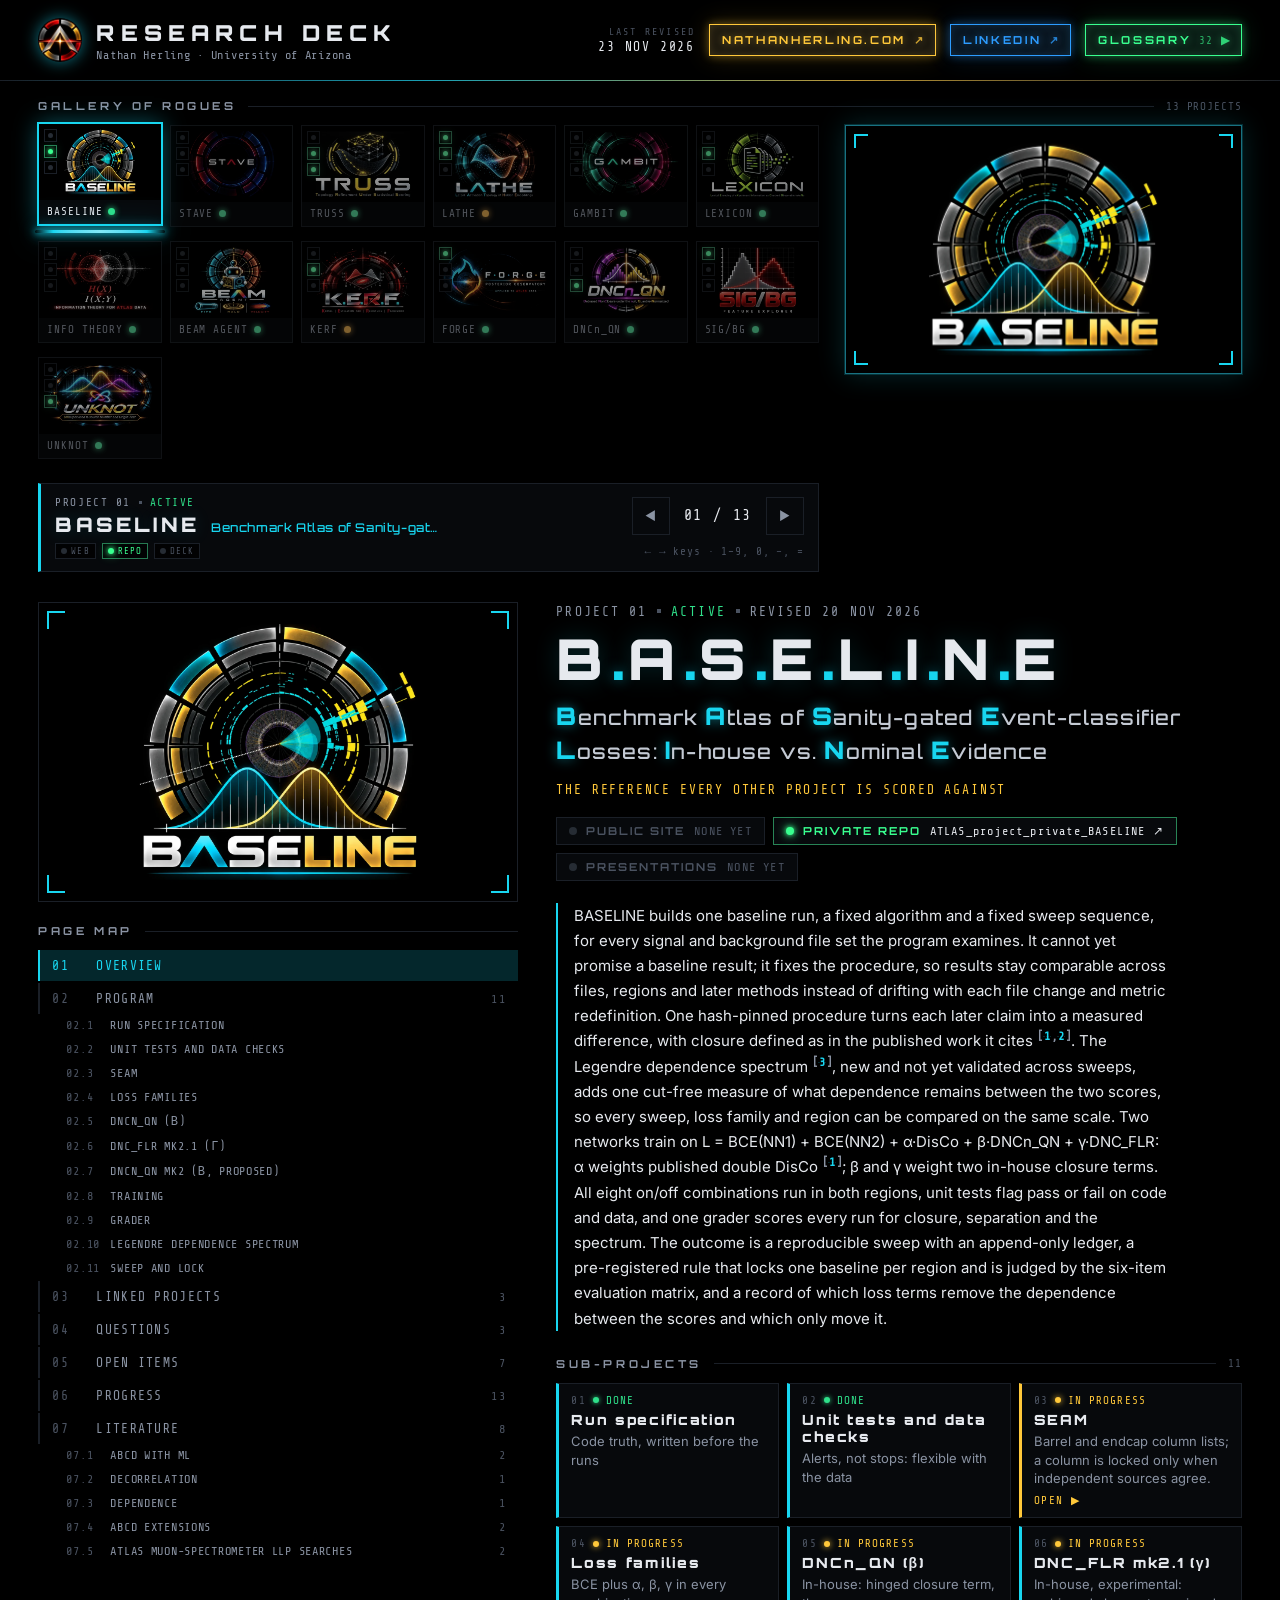
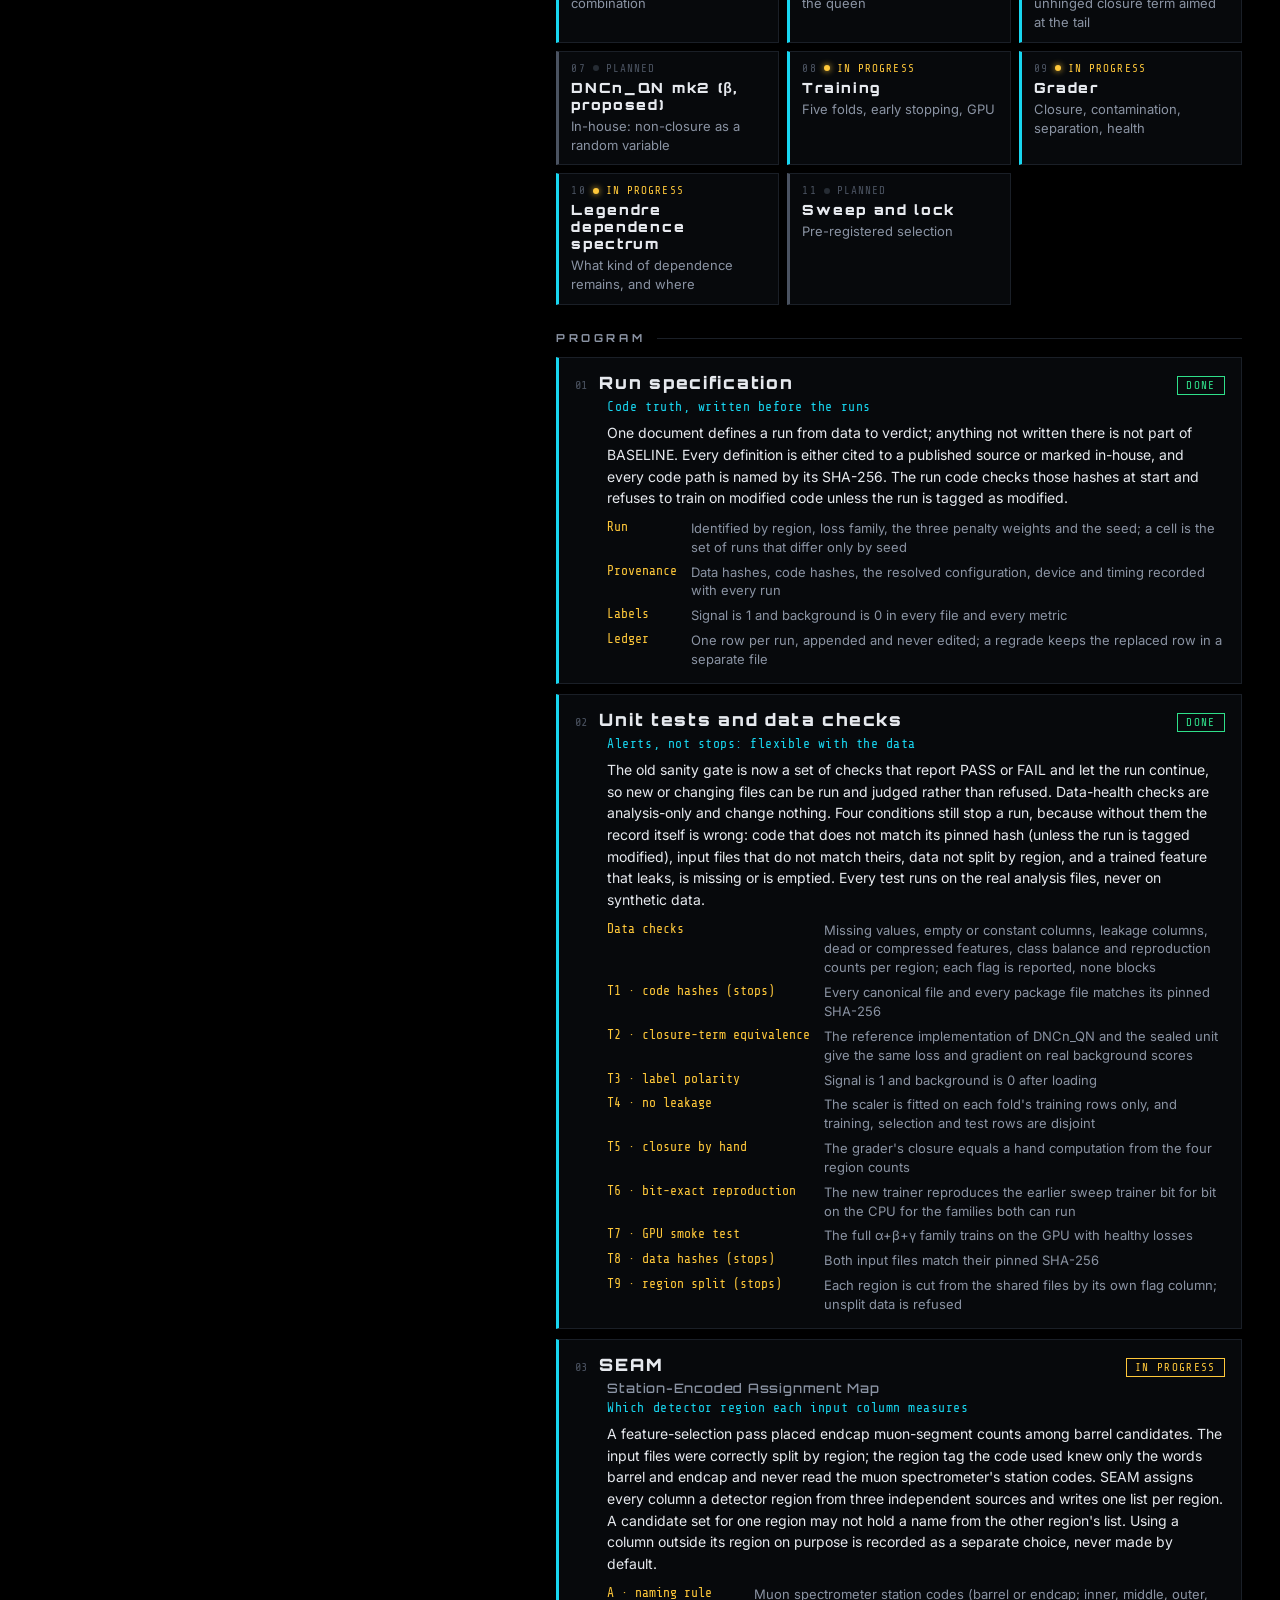
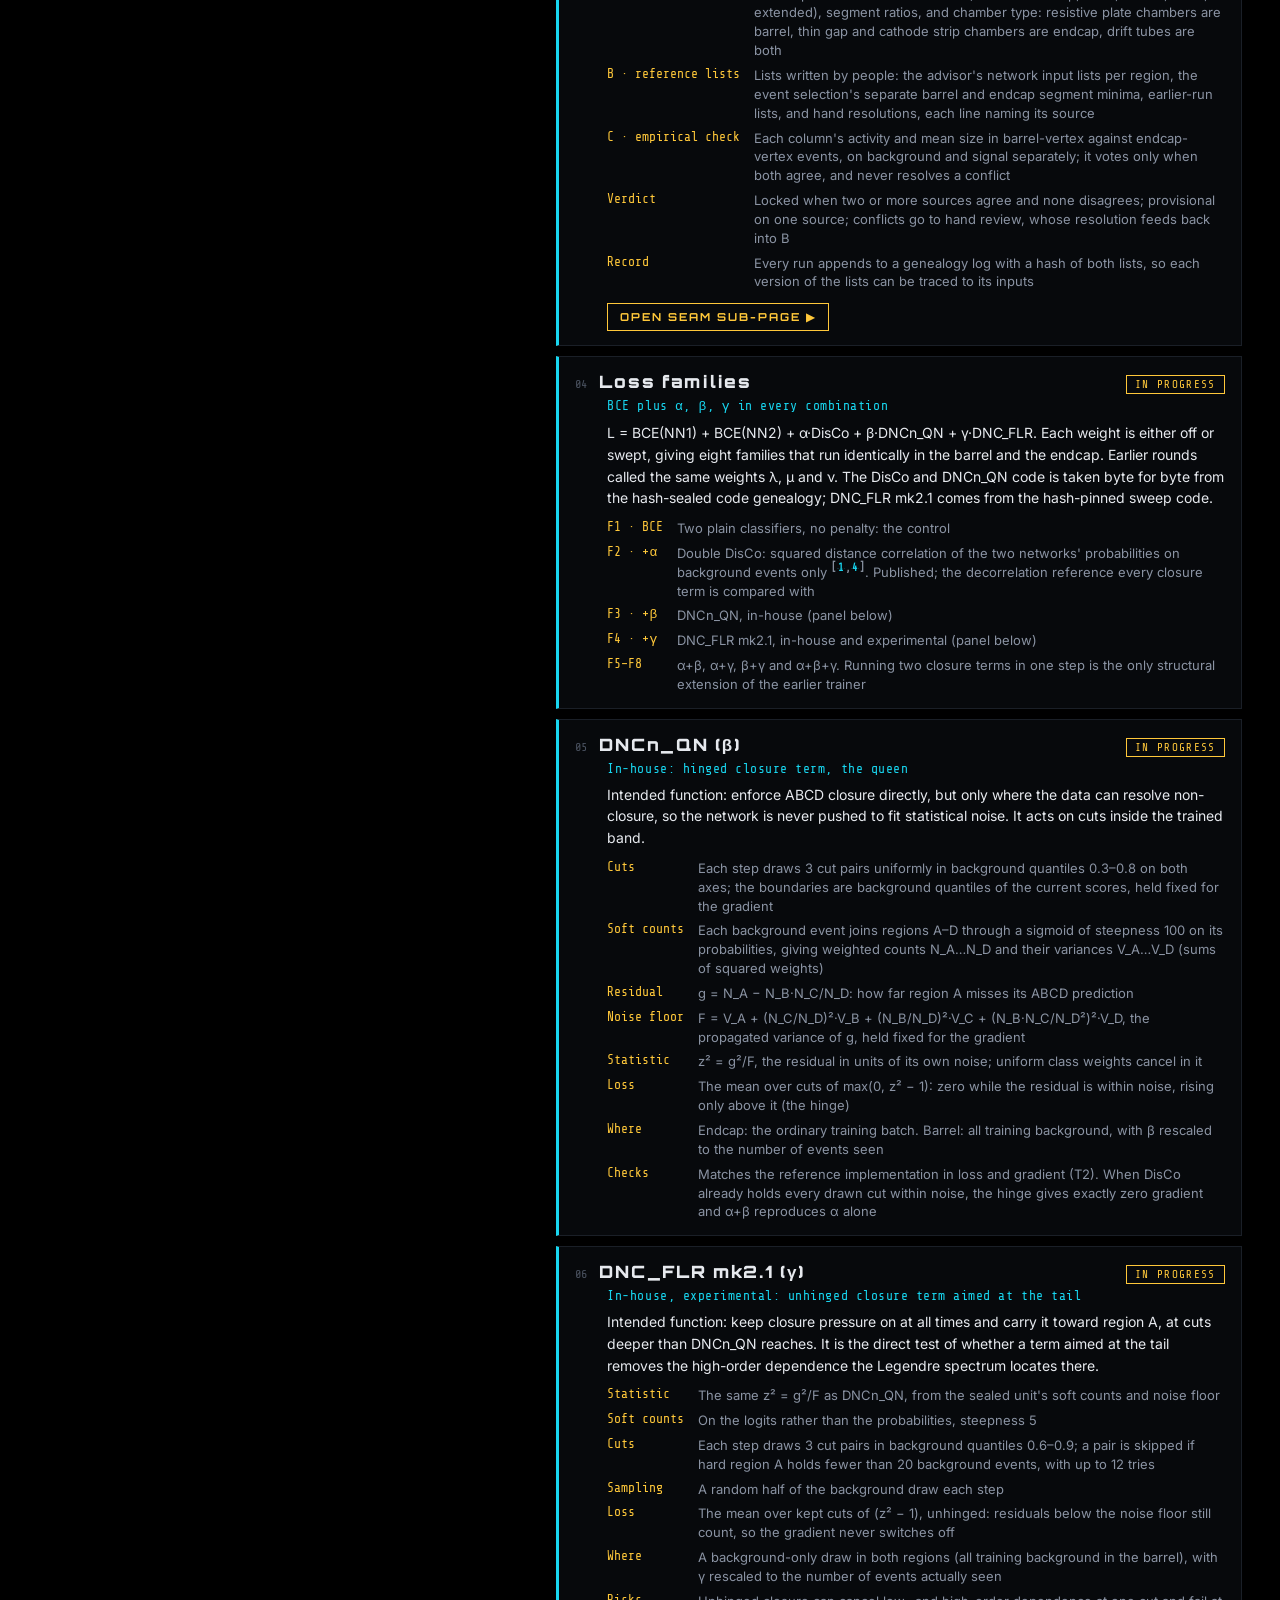
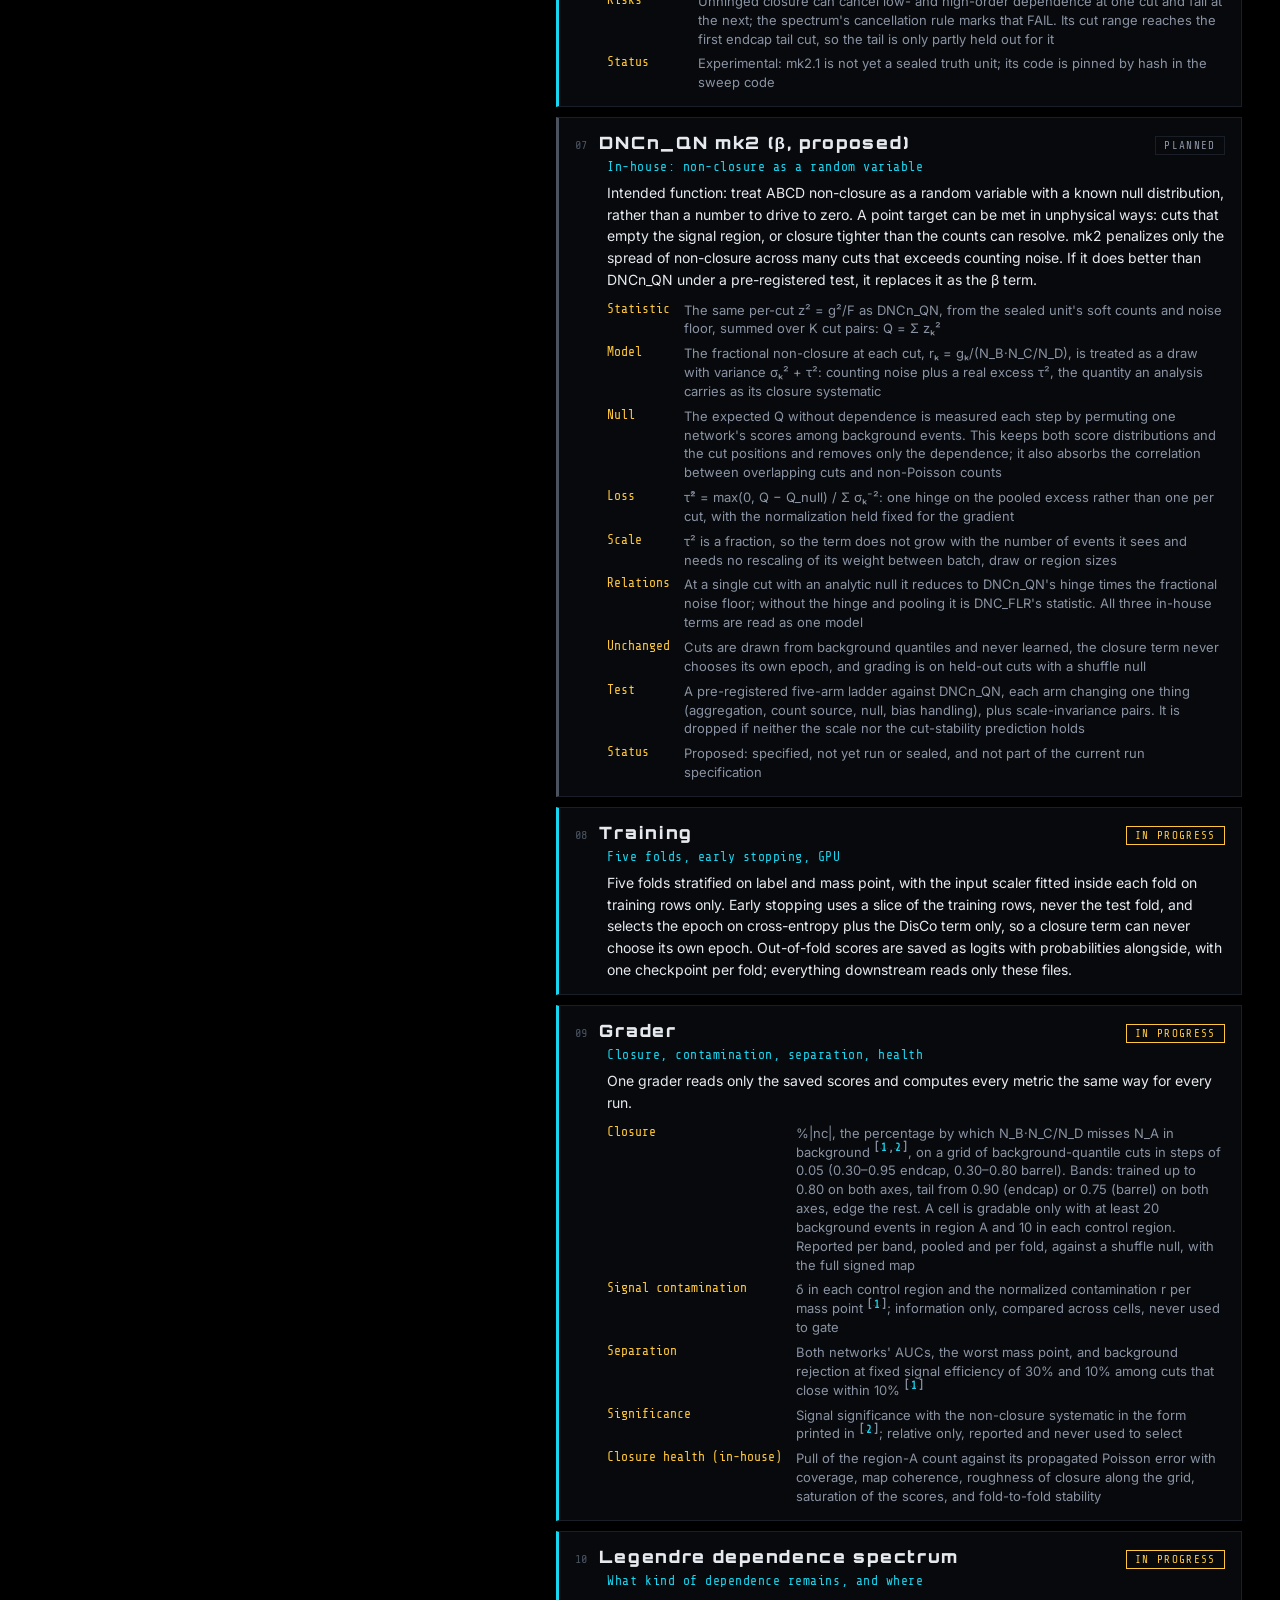
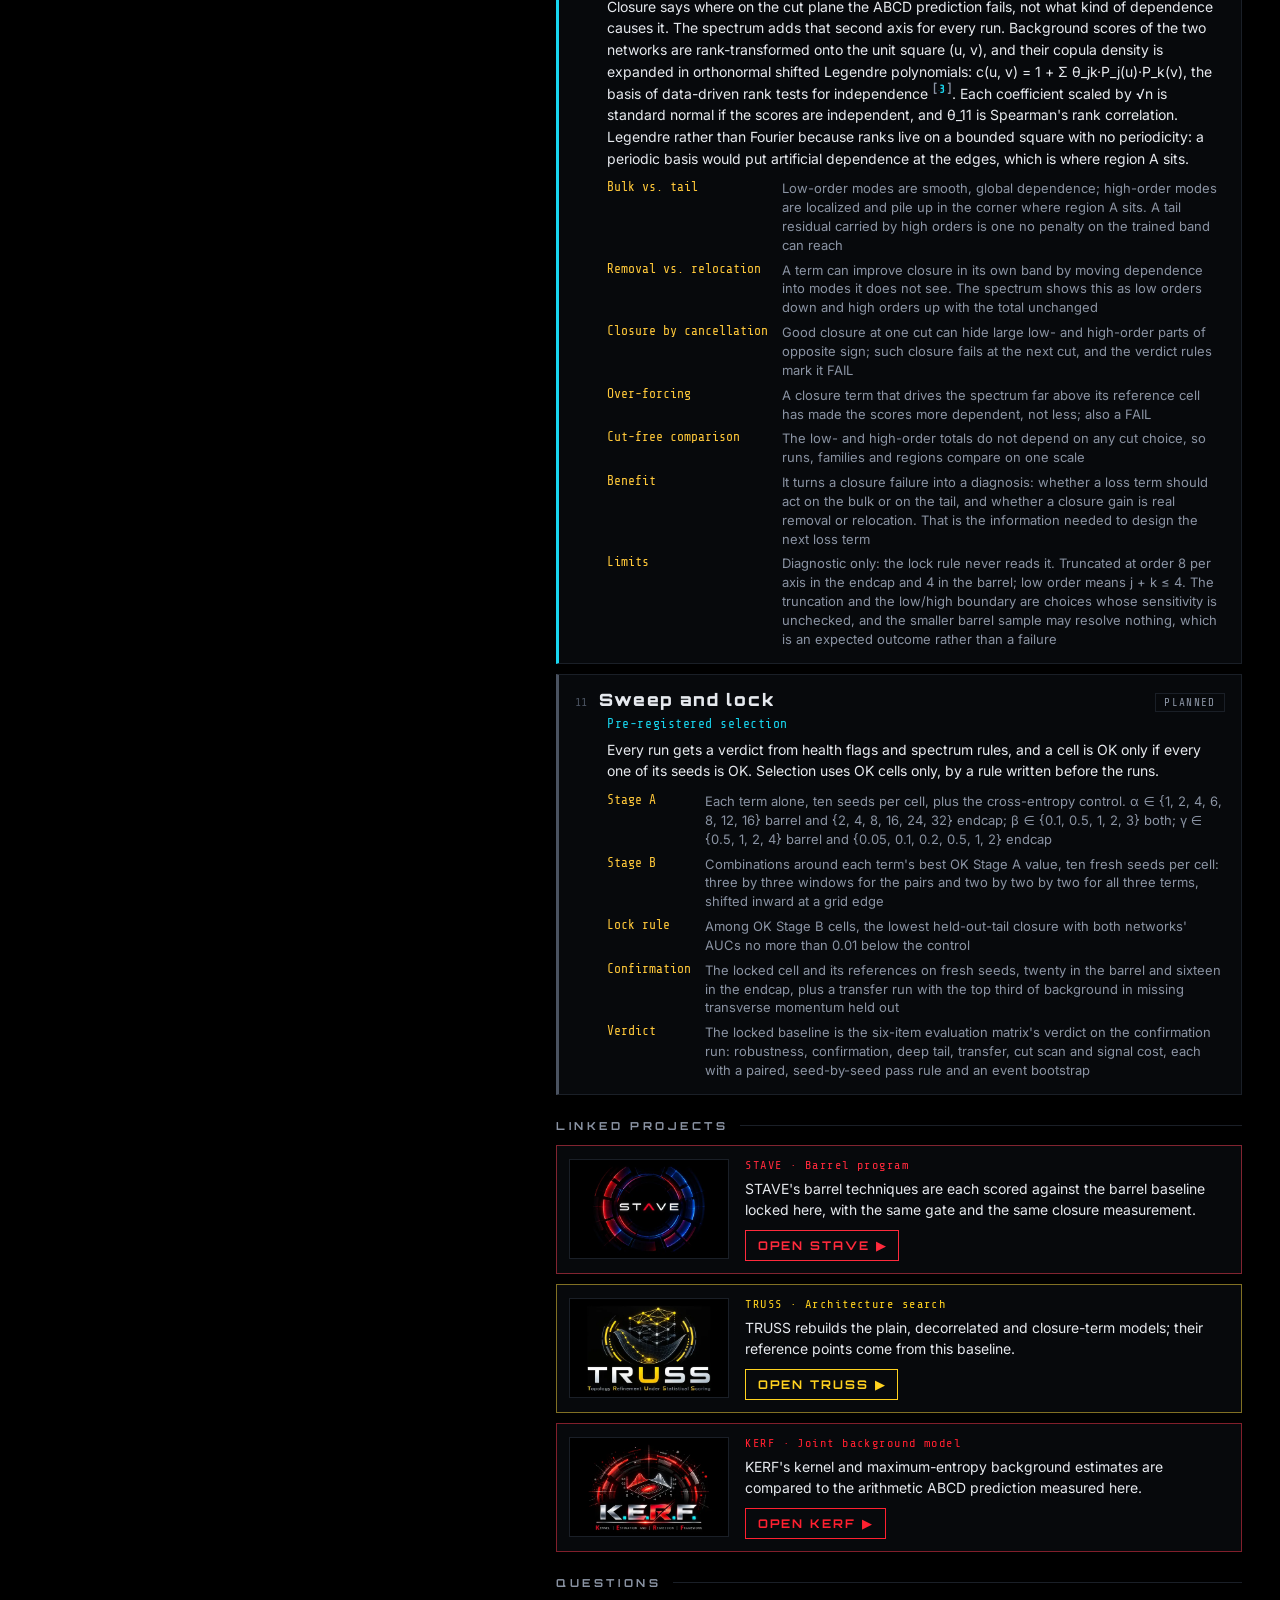
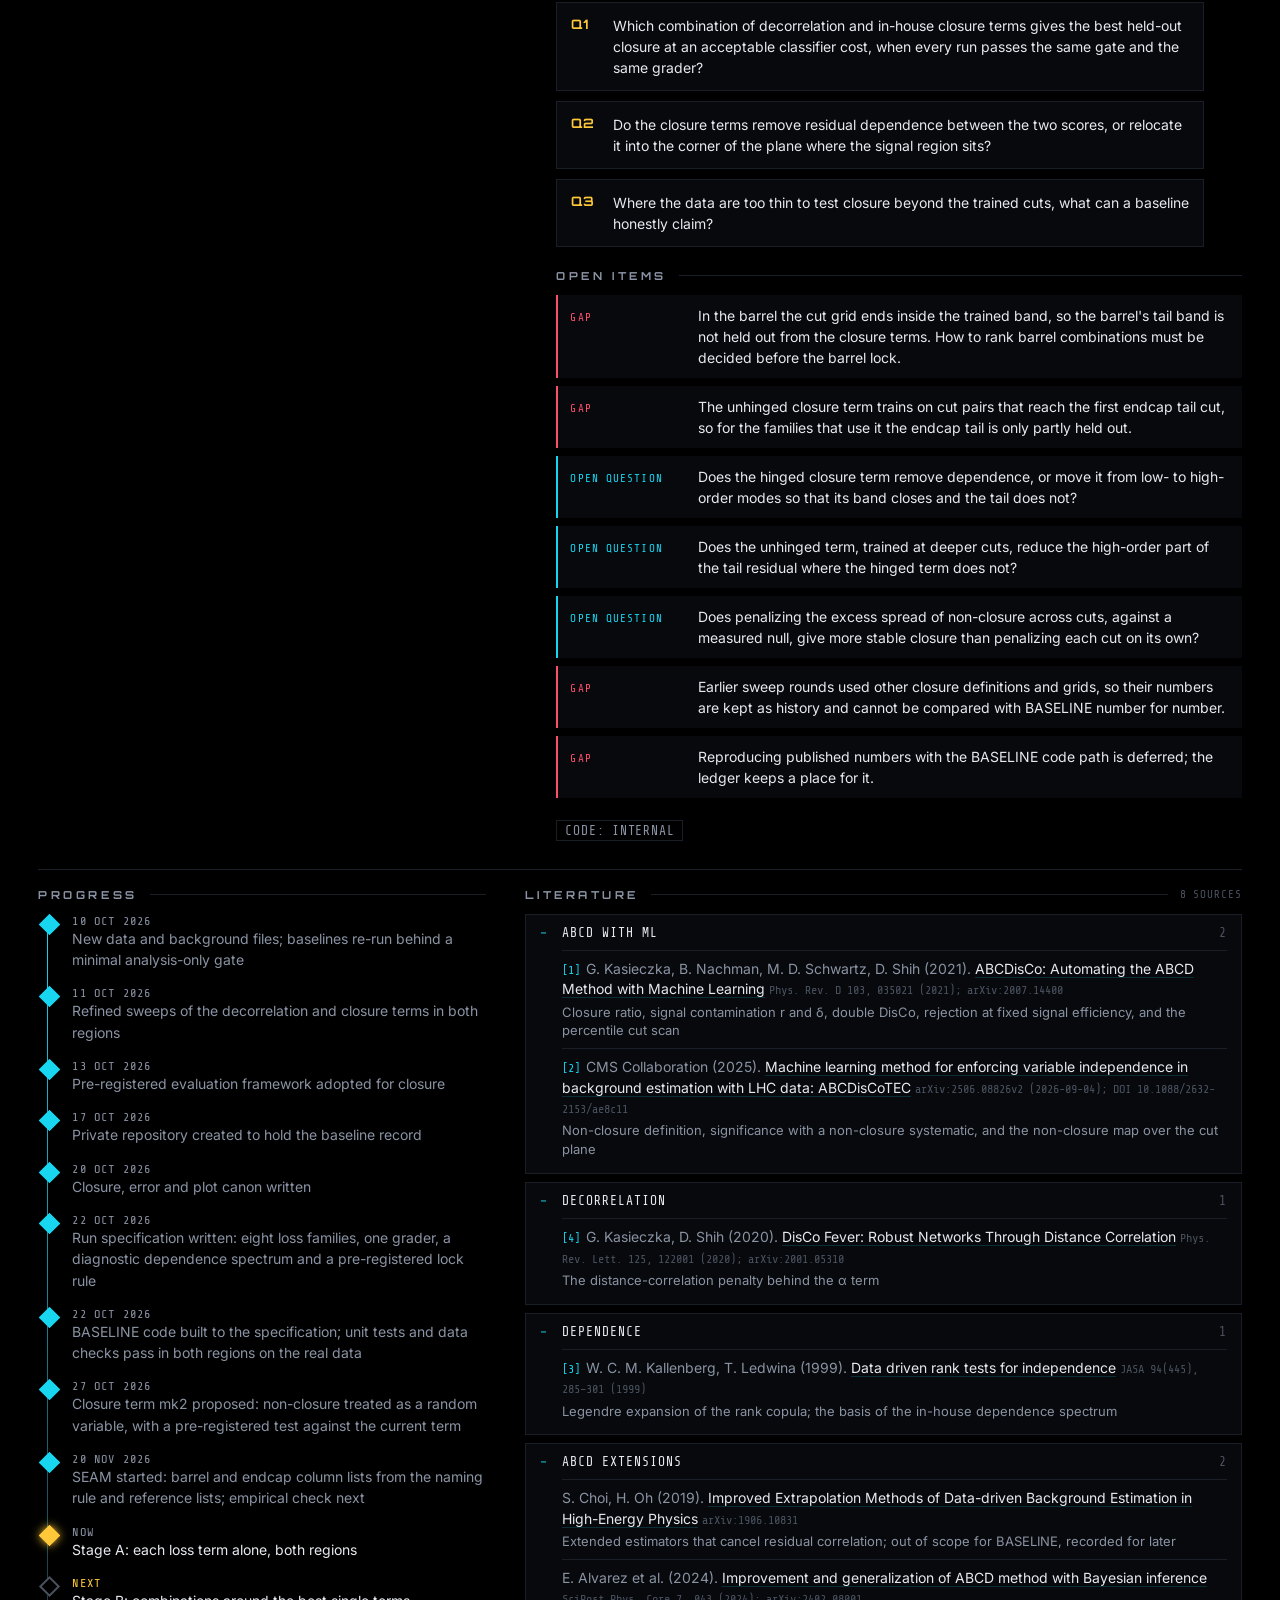
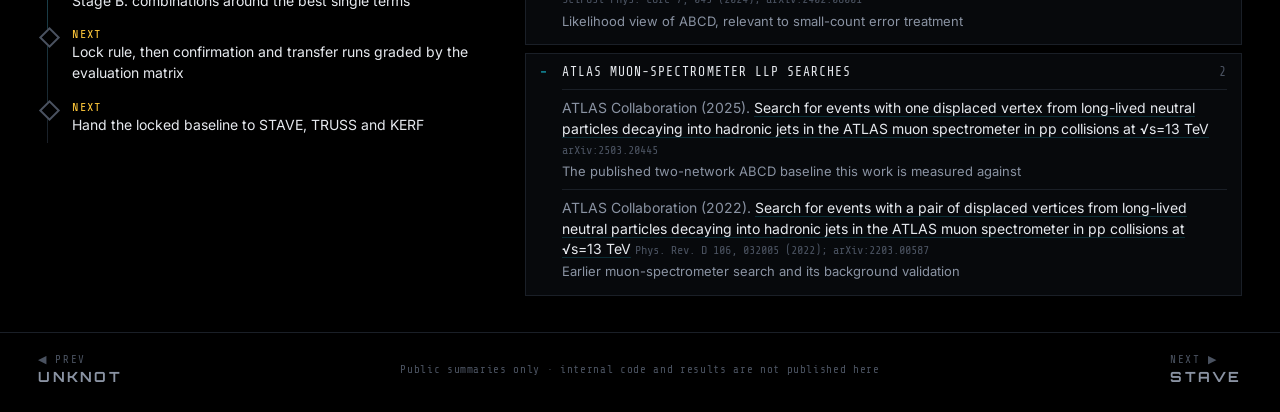
==== index.html @ f6a68598 "INFO THEORY: Ch 1-4 sub-pages (both sides); optional sub_label (CHAPTER)" ====
<!doctype html>
<html lang="en">
<head>
<meta charset="utf-8">
<meta name="viewport" content="width=device-width, initial-scale=1">
<title>Research Deck</title>
<meta name="description" content="Research projects in machine learning for particle-physics data: methods, goals, and the questions each project is built to answer.">
<meta name="theme-color" content="#000000">
<link rel="icon" href="favicon.ico" sizes="any">
<link rel="icon" type="image/png" sizes="32x32" href="assets/icons/favicon-32.png">
<link rel="icon" type="image/png" sizes="16x16" href="assets/icons/favicon-16.png">
<link rel="apple-touch-icon" href="assets/icons/apple-touch-icon.png">
<link rel="manifest" href="site.webmanifest">
<meta property="og:image" content="assets/icons/icon-512.png">
<link rel="preconnect" href="https://fonts.googleapis.com">
<link rel="preconnect" href="https://fonts.gstatic.com" crossorigin>
<link href="https://fonts.googleapis.com/css2?family=Orbitron:wght@500;700;900&family=Share+Tech+Mono&family=Inter:wght@400;500&display=swap" rel="stylesheet">
<link rel="stylesheet" href="assets/vendor/katex/katex.min.css">
<link rel="stylesheet" href="assets/css/deck.css?v=63ca2fe339">
</head>
<body>
<div class="grid-bg" aria-hidden="true"></div>

<header class="top">
  <div class="brand">
    <img class="brand-mark" src="assets/icons/mark-96.png" alt="" width="44" height="44">
    <div>
      <h1>RESEARCH&nbsp;DECK</h1>
      <p class="byline">Nathan Herling &middot; University of Arizona</p>
    </div>
  </div>
  <div class="top-right">
    <p class="revised" id="site-revised-wrap" hidden title="Newest revision date of any project page or the glossary"><span class="rv-k">LAST REVISED</span><span class="rv-v" id="site-revised"></span></p>
    <a class="gloss-link ext-link ext-site" href="https://nathanherling.com/" target="_blank" rel="noopener" title="Personal website (opens in a new tab)"><span>NATHANHERLING.COM</span><span aria-hidden="true">&#8599;</span></a>
    <a class="gloss-link ext-link ext-in" href="https://www.linkedin.com/in/nathan-herling/" target="_blank" rel="noopener" title="LinkedIn profile (opens in a new tab)"><span>LINKEDIN</span><span aria-hidden="true">&#8599;</span></a>
    <a class="gloss-link ext-link ext-gl" href="glossary.html" title="Extended definitions of the terms used across the projects"><span>GLOSSARY</span><span class="gl-n" id="gloss-count"></span><span aria-hidden="true">&#9654;</span></a>
  </div>
</header>

<nav class="home-bar" id="home-bar" aria-label="Sub-project navigation" hidden>
  <a class="home-btn" id="home-btn" href="#"><span class="hb-arrow" aria-hidden="true">&#9664;</span><span>HOME</span></a>
  <p class="crumb"><span class="cr-proj" id="cr-proj"></span><span class="cr-sep" aria-hidden="true">|</span><span class="cr-sub" id="cr-sub"></span></p>
</nav>

<section class="rogues" aria-label="Gallery of Rogues">
  <div class="section-label"><span>GALLERY OF ROGUES</span><span class="rule"></span><span class="count" id="rogue-count"></span></div>
  <div class="rogue-deck">
    <div class="rogue-grid" id="strip" role="list"></div>

    <button class="f-shot" id="f-shot" type="button" aria-label="Jump to the project page">
      <span class="corner tl"></span><span class="corner tr"></span><span class="corner bl"></span><span class="corner br"></span>
      <img id="f-img" alt="" width="1600" height="1000">
    </button>

    <aside class="feature" id="feature" aria-label="Selected project">
      <div class="f-body">
        <p class="f-kicker"><span id="f-index">PROJECT 01</span><span class="dot"></span><span id="f-status" class="status">ACTIVE</span></p>
        <div class="f-head">
          <p class="f-name" id="f-name">&nbsp;</p>
          <p class="f-exp" id="f-exp">&nbsp;</p>
        </div>
        <div class="f-leds" id="f-leds" aria-hidden="true"></div>
      </div>
      <nav class="deck-nav" aria-label="Project navigation">
        <button class="nav-btn" id="prev" aria-label="Previous project">&#9664;</button>
        <span class="counter" id="counter">01 / 13</span>
        <button class="nav-btn" id="next" aria-label="Next project">&#9654;</button>
        <span class="hint">&larr; &rarr; keys &middot; 1&ndash;9, 0, &minus;, =</span>
      </nav>
    </aside>
  </div>
</section>

<main class="stage" id="stage" aria-live="polite">
  <aside class="leftcol">
  <figure class="hero">
    <span class="corner tl"></span><span class="corner tr"></span><span class="corner bl"></span><span class="corner br"></span>
    <img id="hero-img" alt="" width="1600" height="1000">
    <figcaption class="scan" aria-hidden="true"></figcaption>
  </figure>

  <nav class="pagemap" aria-label="On this page">
    <h3 class="q-head"><span>PAGE MAP</span><span class="rule"></span></h3>
    <ol id="pagemap"></ol>
  </nav>

  <nav class="sp-dl" id="sp-dl" aria-label="Sub-project downloads" hidden>
    <h3 class="q-head"><span>DOWNLOADS</span><span class="rule"></span></h3>
    <div class="sp-dl-list" id="sp-dl-list"></div>
    <p class="sp-dl-note">From the private repository: opens when signed in to GitHub with access. Always the latest committed version.</p>
  </nav>
  </aside>

  <article class="dossier" id="sec-overview">
    <aside class="caveat" id="p-caveat" role="note" hidden>
      <p class="cv-head"><span class="cv-tag">CAVEAT</span><span class="cv-date" id="p-caveat-date"></span></p>
      <p class="cv-text" id="p-caveat-text"></p>
    </aside>
    <p class="kicker"><span id="k-index">PROJECT 01</span><span class="dot"></span><span id="k-status" class="status">ACTIVE</span><span class="dot" id="k-revised-dot" hidden></span><span id="k-revised" class="k-revised" hidden></span></p>
    <h2 id="p-name">&nbsp;</h2>
    <p class="expansion" id="p-exp">&nbsp;</p>

    <p class="tagline" id="p-tagline" hidden></p>
    <div class="access" id="p-access" aria-label="Public site and private repository"></div>
    <p class="intro" id="p-intro"></p>

    <nav id="p-subs-wrap" class="subs-wrap" aria-label="Sub-projects" hidden>
      <h3 class="q-head"><span id="subs-label">SUB-PROJECTS</span><span class="rule"></span><span class="count" id="subs-count"></span></h3>
      <div class="subs" id="p-subs"></div>
    </nav>

    <div id="p-program-wrap" hidden>
      <h3 class="q-head" id="sec-program"><span>PROGRAM</span><span class="rule"></span></h3>
      <ol class="program" id="p-program"></ol>
    </div>

    <div id="p-results-wrap" hidden>
      <h3 class="q-head" id="sec-results"><span>CURRENT RESULTS</span><span class="rule"></span></h3>
      <ol class="results" id="p-results"></ol>
    </div>

    <div id="p-links-wrap" hidden>
      <h3 class="q-head" id="sec-links"><span>LINKED PROJECTS</span><span class="rule"></span></h3>
      <div class="xlinks" id="p-links"></div>
    </div>

    <h3 class="q-head" id="sec-questions"><span>QUESTIONS</span><span class="rule"></span></h3>
    <ol class="questions" id="p-questions"></ol>

    <div id="p-open-wrap" class="sec-open" hidden>
      <h3 class="q-head"><span>OPEN ITEMS</span><span class="rule"></span></h3>
      <ul class="open-items" id="p-open"></ul>
    </div>

    <p class="meta" id="p-meta"></p>
  </article>

  <article class="dossier subpage" id="subpage" hidden>
    <p class="kicker"><span id="sp-index">SUB-PROJECT 01</span><span class="dot"></span><span id="sp-status" class="status"></span><span class="dot"></span><span id="sp-parent" class="k-revised"></span></p>
    <h2 id="sp-name">&nbsp;</h2>
    <p class="expansion" id="sp-exp">&nbsp;</p>
    <p class="tagline" id="sp-sub" hidden></p>
    <div class="access" id="sp-access"></div>
    <p class="intro" id="sp-lede"></p>
    <figure class="sp-figure" id="sp-figure" hidden>
      <div class="sp-svg" id="sp-svg"></div>
      <figcaption id="sp-cap"></figcaption>
    </figure>
    <div id="sp-sections"></div>
    <div id="sp-outputs-wrap" hidden>
      <h3 class="q-head" id="sp-sec-outputs"><span>OUTPUTS</span><span class="rule"></span></h3>
      <dl class="prog-items sp-outputs" id="sp-outputs"></dl>
      <p class="sp-note" id="sp-repo-note" hidden></p>
    </div>
    <div id="sp-open-wrap" hidden>
      <h3 class="q-head" id="sp-sec-open"><span>OPEN ITEMS</span><span class="rule"></span></h3>
      <ul class="open-items" id="sp-open"></ul>
    </div>
    <div id="sp-tl-wrap" hidden>
      <h3 class="q-head" id="sp-sec-progress"><span id="sp-prog-label">SUB-PROJECT PROGRESS</span><span class="rule"></span></h3>
      <ol class="timeline" id="sp-timeline"></ol>
    </div>
  </article>

  <section class="lower" aria-label="Progress and literature">
    <div class="tl-col" id="sec-progress">
      <h3 class="q-head"><span>PROGRESS</span><span class="rule"></span></h3>
      <ol class="timeline" id="p-timeline"></ol>
    </div>
    <div class="lit-col" id="sec-literature">
      <h3 class="q-head"><span>LITERATURE</span><span class="rule"></span><span class="count" id="lit-count"></span></h3>
      <div id="p-lit"></div>
    </div>
  </section>
</main>

<footer class="foot">
  <button class="neighbor" id="nb-prev"><span class="nb-dir">&#9664; PREV</span><span class="nb-name" id="nb-prev-name"></span></button>
  <p class="scope">Public summaries only &middot; internal code and results are not published here</p>
  <button class="neighbor right" id="nb-next"><span class="nb-dir">NEXT &#9654;</span><span class="nb-name" id="nb-next-name"></span></button>
</footer>

<button class="to-top" id="to-top" type="button" aria-label="Back to the top of the page" title="Back to top">
  <span class="tt-arrow" aria-hidden="true">&#9650;</span><span class="tt-label">TOP</span>
</button>

<noscript><p class="noscript">This page needs JavaScript to load the project deck.</p></noscript>
<script src="assets/vendor/katex/katex.min.js"></script>
<script src="assets/vendor/katex/contrib/auto-render.min.js"></script>
<script src="assets/js/registry.js?v=6181a4f101"></script>
<script src="assets/js/deck.js?v=2ff24086a5"></script>
</body>
</html>
---- assets/css/deck.css ----
/* research-deck -- TRON Ares, dark. Accent tokens are set per project by deck.js. */
:root {
  --bg: #000;
  --panel: #07090c;
  --line: #1a1f27;
  --text: #e6e9ee;
  --muted: #8a93a3;
  --dim: #4a5260;
  --a: #22c8ff;          /* project accent  */
  --a2: #ff9a2a;         /* project accent 2 */
  --a-soft: color-mix(in srgb, var(--a) 18%, transparent);
  --a-glow: color-mix(in srgb, var(--a) 55%, transparent);
  --f-display: "Orbitron", "Segoe UI", sans-serif;
  --f-mono: "Share Tech Mono", ui-monospace, monospace;
  --f-body: "Inter", system-ui, sans-serif;
  --gutter: clamp(16px, 3vw, 40px);
  --ease: cubic-bezier(.2, .7, .2, 1);
}
* { box-sizing: border-box; }
html, body { margin: 0; background: var(--bg); color: var(--text); }
body {
  font-family: var(--f-body);
  min-height: 100vh;
  display: flex; flex-direction: column;
  overflow-x: hidden;
  transition: --a .4s;
}
button { font: inherit; color: inherit; background: none; border: 0; cursor: pointer; }
img { display: block; max-width: 100%; height: auto; }

/* faint perspective grid, tinted by the active accent */
.grid-bg {
  position: fixed; inset: 0; z-index: -1; pointer-events: none;
  background:
    radial-gradient(ellipse 80% 60% at 50% 0%, var(--a-soft), transparent 70%),
    linear-gradient(to right, #0d1117 1px, transparent 1px) 0 0 / 48px 48px,
    linear-gradient(to bottom, #0d1117 1px, transparent 1px) 0 0 / 48px 48px;
  mask-image: radial-gradient(ellipse 90% 80% at 50% 30%, #000 30%, transparent 85%);
  transition: background .6s var(--ease);
}

/* ---------- header ---------- */
.top {                    /* brand only: the prev/next controls live in the gallery's feature panel */
  display: flex; align-items: center; gap: 16px;
  padding: 18px var(--gutter);
  border-bottom: 1px solid var(--line);
  position: relative;
}
.top::after {             /* accent underline sweep */
  content: ""; position: absolute; left: 0; bottom: -1px; height: 1px; width: 100%;
  background: linear-gradient(90deg, transparent, var(--a), var(--a2), transparent);
  opacity: .7; transition: background .5s;
}
.brand { display: flex; align-items: center; gap: 14px; }
.brand-mark {
  width: 44px; height: 44px; border-radius: 50%; flex: none;
  filter: drop-shadow(0 0 8px var(--a-glow));
  transition: filter .4s;
}
.brand h1 {
  margin: 0; font-family: var(--f-display); font-weight: 900;
  font-size: clamp(16px, 2vw, 22px); letter-spacing: .28em;
}
.byline { margin: 2px 0 0; font-family: var(--f-mono); font-size: 12px; color: var(--muted); letter-spacing: .06em; }
.deck-nav { display: flex; align-items: center; gap: 10px; }
.nav-btn {
  width: 38px; height: 38px; border: 1px solid var(--line); color: var(--muted);
  font-size: 12px; transition: border-color .2s, color .2s, box-shadow .2s;
}
.nav-btn:hover, .nav-btn:focus-visible { border-color: var(--a); color: var(--a); box-shadow: 0 0 12px var(--a-soft); outline: none; }
.counter { font-family: var(--f-mono); font-size: 15px; letter-spacing: .12em; min-width: 76px; text-align: center; white-space: nowrap; }

/* ---------- gallery of rogues ---------- */
.rogues { padding: 18px var(--gutter) 8px; }
.section-label, .q-head {
  display: flex; align-items: center; gap: 12px;
  font-family: var(--f-display); font-weight: 700; font-size: 11px; letter-spacing: .32em; color: var(--muted);
  margin: 0 0 12px;
}
.section-label .rule, .q-head .rule { flex: 1; height: 1px; background: var(--line); }
.hint { font-family: var(--f-mono); font-weight: 400; letter-spacing: .08em; color: var(--dim); font-size: 11px; }

/* deck = compact tile grid (left) over the selected project's info bar; the selected tile, large, on the right */
.rogue-deck {
  display: grid; grid-template-columns: minmax(0, 1fr) clamp(300px, 33%, 470px);
  grid-template-areas: "grid shot" "info shot"; grid-template-rows: auto 1fr;
  column-gap: clamp(14px, 2vw, 28px); row-gap: 14px;
}
.rogue-grid {
  grid-area: grid;
  display: grid; grid-template-columns: repeat(auto-fill, minmax(112px, 1fr));
  gap: 14px 8px; align-content: start;
  padding: 4px 6px 10px; margin: -4px -6px 0;      /* room so the selection glow isn't clipped */
}
.rogue {
  position: relative; display: flex; flex-direction: column; gap: 5px; min-width: 0;
  padding: 0 0 6px; border: 1px solid var(--line); background: var(--panel);
  opacity: .58; filter: saturate(.7);
  transition: opacity .25s, filter .25s, border-color .25s, transform .25s var(--ease), box-shadow .25s;
}
.rogue img { aspect-ratio: 16 / 10; width: 100%; object-fit: cover; background: #000; }
.rogue .r-name {
  display: flex; align-items: center; justify-content: space-between; gap: 6px; min-width: 0;
  padding: 0 8px; font-family: var(--f-mono); font-size: 11px; letter-spacing: .08em; color: var(--muted);
}
.rogue .r-name > span:first-child { overflow: hidden; text-overflow: ellipsis; white-space: nowrap; }
.rogue .r-dot { width: 7px; height: 7px; border-radius: 50%; background: var(--dim); flex: none; }
.rogue:hover, .rogue:focus-visible { opacity: .9; filter: none; outline: none; border-color: var(--rc); }
.rogue[aria-current="true"] {
  opacity: 1; filter: none; border-color: var(--rc);
  box-shadow: 0 0 0 1px var(--rc), 0 0 22px color-mix(in srgb, var(--rc) 40%, transparent);
  transform: translateY(-2px);
}
.rogue[aria-current="true"] .r-name { color: var(--text); }
/* selection: glowing underline bar that overflows the card edges */
.rogue::after {
  content: ""; position: absolute; left: -4px; right: -4px; bottom: -9px; height: 3px; border-radius: 3px;
  background: linear-gradient(90deg, transparent 0%, var(--rc) 14%,
              color-mix(in srgb, var(--rc) 55%, #fff) 50%, var(--rc) 86%, transparent 100%);
  box-shadow: 0 0 6px var(--rc), 0 0 14px var(--rc), 0 0 28px color-mix(in srgb, var(--rc) 65%, transparent);
  transform: scaleX(0); opacity: 0; pointer-events: none;
  transition: transform .35s var(--ease), opacity .25s;
}
.rogue[aria-current="true"]::after { transform: scaleX(1); opacity: 1; animation: barglow 2.6s ease-in-out infinite; }
@keyframes barglow {
  50% { box-shadow: 0 0 4px var(--rc), 0 0 9px var(--rc), 0 0 18px color-mix(in srgb, var(--rc) 45%, transparent); }
}

/* tile access lights: WEB = public site, REPO = private repo, DECK = presentations.
   Small tiles show the lights only, stacked down the left edge (top to bottom: WEB, REPO, DECK);
   the feature panel shows them labelled. */
.r-access {
  position: absolute; top: 5px; left: 5px; display: flex; flex-direction: column; gap: 3px; pointer-events: none;
}
.r-led {
  display: flex; align-items: center; gap: 4px; padding: 2px 5px;
  background: rgba(0, 0, 0, .78); border: 1px solid var(--line);
  font-family: var(--f-mono); font-size: 9px; letter-spacing: .12em; color: var(--dim);
}
.r-led i, .acc .led { width: 6px; height: 6px; border-radius: 50%; background: #262c34; flex: none; }
.r-led.on { color: #39ff8f; border-color: color-mix(in srgb, #39ff8f 40%, var(--line)); }
.r-led.on i, .acc.on .led { background: #39ff8f; box-shadow: 0 0 5px #39ff8f, 0 0 11px #39ff8f; animation: ledblink 1.4s ease-in-out infinite; }
@keyframes ledblink { 0%, 45% { opacity: 1; } 70%, 85% { opacity: .18; } 100% { opacity: 1; } }
.rogue .r-led { padding: 3px; font-size: 0; gap: 0; }
.rogue .r-led i { width: 5px; height: 5px; }

/* ---------- feature: the selected tile, large (right) + its info bar (left, under the grid) ---------- */
.f-shot {
  grid-area: shot; align-self: start;
  position: relative; display: block; width: 100%; padding: 0; background: #000; overflow: hidden;
  border: 1px solid color-mix(in srgb, var(--a) 45%, var(--line));
  box-shadow: 0 0 0 1px color-mix(in srgb, var(--a) 18%, transparent), 0 0 26px var(--a-soft);
  transition: border-color .4s, box-shadow .4s;
}
.f-shot img { width: 100%; aspect-ratio: 16 / 10; object-fit: contain; transition: opacity .18s var(--ease), transform .35s var(--ease); }
.f-shot.swap img { opacity: 0; transform: scale(.985); }
.f-shot .corner { width: 14px; height: 14px; }
.f-shot:hover, .f-shot:focus-visible { outline: none; box-shadow: 0 0 0 1px var(--a), 0 0 30px var(--a-glow); }
.feature {
  grid-area: info; align-self: end; min-width: 0;
  display: flex; align-items: center; gap: 18px;
  padding: 12px 14px; border: 1px solid var(--line); border-left: 3px solid var(--a); background: var(--panel);
}
.f-body { flex: 1; display: grid; gap: 3px; min-width: 0; }
.f-kicker { margin: 0; display: flex; align-items: center; gap: 8px; font-family: var(--f-mono); font-size: 11px; letter-spacing: .14em; color: var(--muted); }
.f-kicker .dot { width: 3px; height: 3px; background: var(--dim); }
.f-head { display: flex; align-items: baseline; gap: 12px; min-width: 0; }
.f-name { margin: 0; flex: none; font-family: var(--f-display); font-weight: 900; font-size: 20px; letter-spacing: .16em; color: var(--text); text-shadow: 0 0 18px var(--a-soft); }
.f-exp { margin: 0; min-width: 0; font-family: var(--f-display); font-weight: 500; font-size: 12px; letter-spacing: .05em; line-height: 1.4; color: var(--a); overflow: hidden; text-overflow: ellipsis; white-space: nowrap; }
.f-leds { display: flex; gap: 6px; margin-top: 3px; }
.feature .deck-nav { flex: none; flex-wrap: wrap; justify-content: flex-end; }
.feature .deck-nav .hint { flex-basis: 100%; text-align: right; }

/* status colours */
.st-active   { --sc: #2fe08a; }
.st-planning { --sc: #f0a52a; }
.st-paused   { --sc: #8a93a3; }
.st-complete { --sc: #22c8ff; }
.rogue .r-dot { background: var(--sc); box-shadow: 0 0 6px var(--sc); }

/* ---------- stage ---------- */
.stage {
  flex: 1;
  /* left column = logo + page map; it is 80% of its former width (was 1.05fr : 1fr) */
  display: grid; grid-template-columns: minmax(0, .7fr) minmax(0, 1fr);
  grid-template-areas: "left dossier" "lower lower";
  column-gap: clamp(20px, 3vw, 48px); row-gap: 28px; align-items: start;
  padding: 22px var(--gutter) 28px;
  transition: opacity .18s var(--ease), transform .18s var(--ease);
}
.stage.out { opacity: 0; transform: translateY(6px); }

.leftcol { grid-area: left; display: flex; flex-direction: column; gap: 22px; min-width: 0; position: static; }
.hero {
  position: relative; top: auto;            /* locked: never sticky */
  margin: 0; background: #000;
  border: 1px solid var(--line); overflow: hidden;
}
.dossier { grid-area: dossier; }
.lower { grid-area: lower; }

/* ---------- page map (under the hero) ---------- */
.pagemap { position: static; }
.pagemap ol { list-style: none; margin: 0; padding: 0; display: grid; gap: 2px; }
.pm-link {
  width: 100%; display: grid; grid-template-columns: 34px 1fr auto; align-items: baseline; gap: 10px;
  padding: 8px 12px; text-align: left; border-left: 2px solid var(--line);
  font-family: var(--f-mono); font-size: 13px; letter-spacing: .1em; color: var(--muted);
  transition: color .15s, border-color .15s, background .15s;
}
.pm-link .pm-n { color: var(--dim); }
.pm-link .pm-c { color: var(--dim); font-size: 12px; }
.pm-link:hover, .pm-link:focus-visible { color: var(--text); border-left-color: var(--a); background: var(--panel); outline: none; }
.pm-link.on { color: var(--a); border-left-color: var(--a); background: var(--a-soft); }
.pm-link.on .pm-n { color: var(--a); }
.pm-sub .pm-link { grid-template-columns: 34px 1fr auto; padding: 4px 12px 4px 26px; font-size: 12px; letter-spacing: .06em; border-left-color: transparent; }
[id^="sec-"], .lit-group { scroll-margin-top: 16px; }
.hero img { width: 100%; aspect-ratio: 16 / 10; object-fit: contain; }
.corner { position: absolute; width: 18px; height: 18px; border: 2px solid var(--a); z-index: 2; transition: border-color .4s; }
.corner.tl { top: 8px; left: 8px; border-right: 0; border-bottom: 0; }
.corner.tr { top: 8px; right: 8px; border-left: 0; border-bottom: 0; }
.corner.bl { bottom: 8px; left: 8px; border-right: 0; border-top: 0; }
.corner.br { bottom: 8px; right: 8px; border-left: 0; border-top: 0; }
.scan {
  position: absolute; inset: 0; pointer-events: none;
  background: linear-gradient(to bottom, transparent 0%, var(--a-soft) 50%, transparent 100%) 0 -100% / 100% 40% no-repeat;
  animation: sweep 6s linear infinite;
}
@keyframes sweep { to { background-position: 0 250%; } }

.dossier { min-width: 0; }
.kicker {
  display: flex; align-items: center; gap: 10px; margin: 2px 0 10px;
  font-family: var(--f-mono); font-size: 13px; letter-spacing: .16em; color: var(--muted);
}
.kicker .dot { width: 4px; height: 4px; background: var(--dim); }
.status { color: var(--sc); }
.dossier h2 {
  margin: 0; font-family: var(--f-display); font-weight: 900;
  font-size: clamp(30px, 4.4vw, 58px); letter-spacing: .14em; line-height: 1.05;
  text-shadow: 0 0 24px var(--a-soft);
}
.dossier h2 .dot { color: var(--a); text-shadow: 0 0 14px var(--a-glow); letter-spacing: .06em; }
.expansion {
  margin: 12px 0 14px; font-family: var(--f-display); font-weight: 500;
  font-size: clamp(16px, 1.55vw, 22px); line-height: 1.4; letter-spacing: .06em;
  color: var(--a); transition: color .4s;
}
.expansion.acro { color: #c4cad4; }
.expansion .init {
  color: var(--a); font-weight: 900; font-size: 1.22em;
  text-shadow: 0 0 12px var(--a-glow);
}
.tagline {
  margin: 0 0 20px; font-family: var(--f-mono); font-size: 13px; letter-spacing: .14em;
  color: var(--a2); text-transform: uppercase;
}
.access { display: flex; flex-wrap: wrap; gap: 8px; margin: 0 0 22px; }
.acc {
  display: inline-flex; align-items: center; gap: 9px; padding: 6px 12px;
  border: 1px solid var(--line); background: var(--panel);
  font-family: var(--f-mono); font-size: 12px; letter-spacing: .1em; color: var(--dim);
  text-decoration: none; max-width: 100%;
}
.acc .led { width: 8px; height: 8px; }
.acc-k { font-family: var(--f-display); font-weight: 700; font-size: 11px; letter-spacing: .18em; }
.acc-v { overflow: hidden; text-overflow: ellipsis; white-space: nowrap; min-width: 0; }
.acc.on { color: var(--text); border-color: color-mix(in srgb, #39ff8f 45%, var(--line)); }
.acc.on .acc-k { color: #39ff8f; }
.acc.on:hover, .acc.on:focus-visible {
  outline: none; border-color: #39ff8f; background: color-mix(in srgb, #39ff8f 9%, var(--panel));
  box-shadow: 0 0 14px color-mix(in srgb, #39ff8f 30%, transparent);
}

/* ---------- caveat banner (top of dossier) ---------- */
.caveat {
  margin: 0 0 18px; padding: 12px 16px; max-width: 72ch;
  border: 1px solid #f0a52a; border-left-width: 4px;
  background: color-mix(in srgb, #f0a52a 9%, transparent);
}
.cv-head { margin: 0 0 6px; display: flex; gap: 12px; align-items: baseline; font-family: var(--f-mono); letter-spacing: .14em; }
.cv-tag { font-family: var(--f-display); font-weight: 900; font-size: 13px; color: #f0a52a; }
.cv-date { font-size: 12px; color: var(--muted); }
.cv-text { margin: 0; font-size: 14px; line-height: 1.55; color: var(--text); }

/* ---------- inline citations ---------- */
.cite { font-family: var(--f-mono); font-size: .8em; font-weight: 700; color: var(--muted); white-space: nowrap; line-height: 0; }
.cite-n { padding: 0 1px; color: var(--a); font: inherit; border-bottom: 1px dotted var(--a-soft); }
.cite-n:hover, .cite-n:focus-visible { color: var(--text); border-bottom-color: var(--a); outline: none; }
.ref-n { font-family: var(--f-mono); font-size: 12px; color: var(--a); }
.lit-list li { scroll-margin: 80px; transition: background .6s; }
.lit-list li.flash { animation: refflash 1.6s ease-out; }
@keyframes refflash { 0% { background: var(--a-soft); } 100% { background: transparent; } }

/* ---------- program components ---------- */
.program { list-style: none; margin: 0 0 24px; padding: 0; display: grid; gap: 10px; max-width: 72ch; }
.prog { border: 1px solid var(--line); border-left: 3px solid var(--a); background: var(--panel); padding: 14px 16px; scroll-margin-top: 16px; }
.prog.st-next { border-left-color: var(--dim); }
.prog-head { display: flex; align-items: baseline; gap: 12px; }
.prog-n { font-family: var(--f-mono); font-size: 12px; color: var(--dim); }
.prog-name { font-family: var(--f-display); font-weight: 900; font-size: 17px; letter-spacing: .1em; color: var(--text); }
.prog-state { margin-left: auto; font-family: var(--f-mono); font-size: 11px; letter-spacing: .12em; padding: 2px 8px; border: 1px solid var(--line); color: var(--muted); }
.prog.st-active .prog-state { color: var(--a2); border-color: var(--a2); }
.prog.st-done .prog-state { color: #2fe08a; border-color: #2fe08a; }
.prog-desc { margin: 3px 0 0 32px; font-family: var(--f-display); font-weight: 500; font-size: 13px; letter-spacing: .06em; color: var(--muted); }
.prog-sub { margin: 4px 0 8px 32px; font-family: var(--f-mono); font-size: 13px; color: var(--a); letter-spacing: .04em; }
.prog-sum { margin: 0 0 0 32px; font-size: 14px; line-height: 1.55; color: var(--text); }
.prog-items { margin: 10px 0 0 32px; display: grid; grid-template-columns: max-content 1fr; gap: 6px 14px; font-size: 13px; }
.prog-items dt { font-family: var(--f-mono); color: var(--a2); white-space: nowrap; }
.prog-items dd { margin: 0; color: var(--muted); line-height: 1.45; }

.prog.flash { animation: progflash 1.6s ease-out; }
@keyframes progflash { 0% { background: var(--a-soft); box-shadow: 0 0 0 1px var(--a); } 100% { background: var(--panel); box-shadow: none; } }

/* ---------- sub-project strip (under the intro): one line each, jump links ---------- */
.subs-wrap { margin: 0 0 26px; max-width: 72ch; }
.subs { display: grid; grid-template-columns: repeat(auto-fill, minmax(190px, 1fr)); gap: 8px; }
.sub {
  display: flex; flex-direction: column; gap: 4px; min-width: 0; text-align: left;
  padding: 10px 12px; border: 1px solid var(--line); border-left: 3px solid var(--a); background: var(--panel);
  transition: border-color .15s, background .15s, box-shadow .15s;
}
.sub.st-next { border-left-color: var(--dim); }
.sub:hover, .sub:focus-visible {
  outline: none; border-color: var(--a); background: color-mix(in srgb, var(--a) 7%, var(--panel));
  box-shadow: 0 0 14px var(--a-soft);
}
.sub-top { display: flex; align-items: center; gap: 7px; font-family: var(--f-mono); font-size: 11px; letter-spacing: .1em; color: var(--dim); }
.sub-led { width: 6px; height: 6px; border-radius: 50%; background: #262c34; flex: none; }
.sub.st-done .sub-led { background: #2fe08a; box-shadow: 0 0 5px #2fe08a; }
.sub.st-active .sub-led { background: var(--a2); box-shadow: 0 0 6px var(--a2); animation: ledblink 1.4s ease-in-out infinite; }
.sub-state { margin-left: auto; }
.sub.st-done .sub-state { color: #2fe08a; }
.sub.st-active .sub-state { color: var(--a2); }
.sub-name { font-family: var(--f-display); font-weight: 900; font-size: 14px; letter-spacing: .12em; color: var(--text); overflow-wrap: anywhere; }
.sub-syn { font-size: 13px; line-height: 1.45; color: var(--muted); }

/* ---------- back to top (floating, every project page) ---------- */
.to-top {
  position: fixed; right: clamp(12px, 2vw, 28px); bottom: clamp(12px, 2vw, 28px); z-index: 20;
  display: flex; flex-direction: column; align-items: center; justify-content: center; gap: 2px;
  width: 52px; height: 52px; background: rgba(0, 0, 0, .82);
  border: 1px solid color-mix(in srgb, var(--a) 60%, var(--line)); color: var(--a);
  box-shadow: 0 0 14px var(--a-soft);
  opacity: 0; transform: translateY(10px); pointer-events: none;
  transition: opacity .2s, transform .2s var(--ease), border-color .2s, box-shadow .2s, color .4s;
}
.to-top.show { opacity: 1; transform: none; pointer-events: auto; }
.to-top:hover, .to-top:focus-visible { outline: none; border-color: var(--a); box-shadow: 0 0 0 1px var(--a), 0 0 22px var(--a-glow); }
.tt-arrow { font-size: 13px; line-height: 1; }
.tt-label { font-family: var(--f-display); font-weight: 700; font-size: 9px; letter-spacing: .22em; padding-left: .22em; }

/* ---------- current results ---------- */
.results { list-style: none; margin: 0 0 24px; padding: 0; counter-reset: r; display: grid; gap: 8px; max-width: 72ch; }
.res { counter-increment: r; position: relative; padding: 12px 14px 12px 52px; border: 1px solid var(--line); background: var(--panel); }
.res::before { content: "R" counter(r); position: absolute; left: 14px; top: 12px; font-family: var(--f-display); font-weight: 700; font-size: 13px; color: #2fe08a; }
.res-t { margin: 0 0 4px; font-family: var(--f-display); font-weight: 700; font-size: 14px; letter-spacing: .06em; }
.res-b { margin: 0; font-size: 14px; line-height: 1.55; color: var(--muted); }

/* ---------- cross-project links ---------- */
.xlinks { display: grid; gap: 10px; margin: 0 0 24px; max-width: 72ch; }
.xlink { display: grid; grid-template-columns: 160px 1fr; gap: 16px; align-items: center; padding: 12px; border: 1px solid color-mix(in srgb, var(--xc) 45%, var(--line)); background: var(--panel); }
.xlink img { width: 160px; height: 100px; object-fit: cover; background: #000; border: 1px solid var(--line); }
.xl-kicker { margin: 0 0 6px; font-family: var(--f-mono); font-size: 12px; letter-spacing: .12em; color: var(--xc); }
.xl-text { margin: 0 0 10px; font-size: 14px; line-height: 1.5; }
.xl-go { font-family: var(--f-display); font-weight: 700; font-size: 12px; letter-spacing: .16em; padding: 7px 12px; border: 1px solid var(--xc); color: var(--xc); transition: background .15s, color .15s; }
.xl-go:hover, .xl-go:focus-visible { background: var(--xc); color: #000; outline: none; }
.intro {
  margin: 0 0 26px; font-size: clamp(15px, 1.15vw, 17px); line-height: 1.68; color: var(--text);
  max-width: 68ch; padding-left: 16px; border-left: 2px solid var(--a);
  transition: border-color .4s;
}
.questions { list-style: none; margin: 0 0 22px; padding: 0; counter-reset: q; display: grid; gap: 10px; }
.questions li {
  counter-increment: q; position: relative;
  padding: 12px 14px 12px 56px; background: var(--panel); border: 1px solid var(--line);
  font-size: clamp(14px, 1.05vw, 16px); line-height: 1.5; max-width: 72ch;
  transition: border-color .2s;
}
.questions li:hover { border-color: color-mix(in srgb, var(--a) 50%, var(--line)); }
.questions li::before {
  content: "Q" counter(q); position: absolute; left: 14px; top: 12px;
  font-family: var(--f-display); font-weight: 700; font-size: 13px; letter-spacing: .08em; color: var(--a2);
}
.meta { margin: 0; font-family: var(--f-mono); font-size: 13px; color: var(--muted); letter-spacing: .06em; }
.meta a { color: var(--a); text-decoration: none; border-bottom: 1px solid var(--a-soft); }
.meta a:hover { border-bottom-color: var(--a); }
.meta .tag { display: inline-block; padding: 2px 8px; border: 1px solid var(--line); margin-right: 8px; }

/* ---------- open items ---------- */
.open-items { list-style: none; margin: 0 0 22px; padding: 0; display: grid; gap: 8px; max-width: 72ch; }
.open-items li {
  display: grid; grid-template-columns: 116px 1fr; gap: 12px; align-items: baseline;
  padding: 10px 12px; border-left: 2px solid var(--kc); background: var(--panel);
  font-size: 14px; line-height: 1.5;
}
.open-items .kind { font-family: var(--f-mono); font-size: 11px; letter-spacing: .1em; color: var(--kc); }
.k-question { --kc: var(--a); }
.k-lesson   { --kc: #f0a52a; }
.k-gap      { --kc: #ff4d6d; }

/* ---------- lower deck: progress + literature ---------- */
.lower {
  display: grid; grid-template-columns: minmax(0, 1fr) minmax(0, 1.6fr);
  gap: clamp(20px, 3vw, 48px);
  padding-top: 18px; border-top: 1px solid var(--line);
}
.count { font-family: var(--f-mono); font-weight: 400; letter-spacing: .08em; color: var(--dim); }

.timeline { list-style: none; margin: 0; padding: 0 0 0 4px; position: relative; }
.timeline::before {                      /* rail */
  content: ""; position: absolute; left: 9px; top: 8px; bottom: 8px; width: 1px;
  background: linear-gradient(to bottom, var(--a) 0%, var(--line) 100%);
}
.timeline li { position: relative; padding: 0 0 16px 30px; }
.timeline li::before {                   /* node */
  content: ""; position: absolute; left: 0; top: 3px; width: 11px; height: 11px;
  border: 2px solid var(--a); background: var(--a); transform: rotate(45deg);
}
.timeline .tl-date { display: block; font-family: var(--f-mono); font-size: 12px; letter-spacing: .1em; color: var(--muted); }
.timeline .tl-label { font-size: 14px; line-height: 1.45; }
.timeline li.st-done .tl-label { color: var(--muted); }
.timeline li.st-active::before { background: var(--a2); border-color: var(--a2); box-shadow: 0 0 10px var(--a2); animation: pulse 2s ease-in-out infinite; }
.timeline li.st-active .tl-label { color: var(--text); }
.timeline li.st-next::before { background: var(--bg); border-color: var(--dim); }
.timeline li.st-next .tl-date { color: var(--a2); }
.timeline li.st-next .tl-label { color: var(--text); }
@keyframes pulse { 50% { box-shadow: 0 0 2px var(--a2); } }

.lit-group { border: 1px solid var(--line); background: var(--panel); margin: 0 0 8px; }
.lit-group summary {
  cursor: pointer; list-style: none; display: flex; justify-content: space-between; gap: 10px;
  padding: 10px 14px; font-family: var(--f-mono); font-size: 13px; letter-spacing: .08em; color: var(--text);
}
.lit-group summary::-webkit-details-marker { display: none; }
.lit-group summary::before { content: "+"; color: var(--a); width: 12px; flex: none; }
.lit-group[open] summary::before { content: "\2212"; }
.lit-group summary .g-name { flex: 1; }
.lit-group summary .g-n { color: var(--dim); }
.lit-group summary:hover, .lit-group summary:focus-visible { color: var(--a); outline: none; }
.lit-list { list-style: none; margin: 0; padding: 0 14px 6px 36px; }
.lit-list li { padding: 8px 0; border-top: 1px solid var(--line); font-size: 14px; line-height: 1.45; }
.lit-list .ref-auth { color: var(--muted); }
.lit-list a { color: var(--text); text-decoration: none; border-bottom: 1px solid var(--a-soft); }
.lit-list a:hover, .lit-list a:focus-visible { color: var(--a); border-bottom-color: var(--a); outline: none; }
.lit-list .ref-venue { font-family: var(--f-mono); font-size: 12px; color: var(--dim); }
.lit-list .ref-why { display: block; margin-top: 3px; font-size: 13px; color: var(--muted); }
.lit-empty { font-family: var(--f-mono); font-size: 13px; color: var(--dim); }

/* ---------- footer ---------- */
.foot {
  display: grid; grid-template-columns: 1fr auto 1fr; align-items: center; gap: 12px;
  padding: 14px var(--gutter) 22px; border-top: 1px solid var(--line);
}
.neighbor { display: flex; flex-direction: column; gap: 2px; text-align: left; padding: 6px 0; justify-self: start; }
.neighbor.right { text-align: right; justify-self: end; }
.nb-dir { font-family: var(--f-mono); font-size: 11px; letter-spacing: .14em; color: var(--dim); }
.nb-name { font-family: var(--f-display); font-weight: 700; font-size: 14px; letter-spacing: .16em; color: var(--muted); transition: color .2s; }
.neighbor:hover .nb-name, .neighbor:focus-visible .nb-name { color: var(--a); }
.neighbor:focus-visible { outline: none; }
.scope { margin: 0; font-family: var(--f-mono); font-size: 11px; color: var(--dim); text-align: center; letter-spacing: .06em; }
.noscript { padding: var(--gutter); font-family: var(--f-mono); }

/* ---------- sub-page mode: #<project>/<sub-project> with a 'page' ---------- */
body.sub-mode .rogues { display: none; }
.home-bar[hidden] { display: none; }
.home-bar {
  display: flex; align-items: center; gap: clamp(16px, 3vw, 36px); flex-wrap: wrap;
  padding: 20px var(--gutter); border-bottom: 1px solid var(--line);
  background: linear-gradient(90deg, var(--a-soft), transparent 60%);
}
.home-btn {
  display: inline-flex; align-items: center; gap: 16px; text-decoration: none;
  padding: 16px 34px; border: 2px solid var(--a); background: var(--panel); color: var(--a);
  font-family: var(--f-display); font-weight: 900; font-size: clamp(20px, 2.4vw, 30px); letter-spacing: .3em;
  box-shadow: 0 0 18px var(--a-soft); transition: background .2s, box-shadow .2s, color .2s;
}
.home-btn .hb-arrow { font-size: .7em; letter-spacing: 0; }
.home-btn:hover, .home-btn:focus-visible {
  outline: none; color: #000; background: var(--a); box-shadow: 0 0 26px var(--a-glow);
}
.crumb { margin: 0; display: flex; align-items: baseline; gap: 14px; font-family: var(--f-display); font-weight: 900; letter-spacing: .2em; }
.cr-proj { font-size: clamp(16px, 1.8vw, 22px); color: var(--muted); }
.cr-sep { font-size: clamp(18px, 2vw, 26px); color: var(--dim); font-weight: 500; }
.cr-sub { font-size: clamp(18px, 2.2vw, 28px); color: var(--a2); text-shadow: 0 0 14px color-mix(in srgb, var(--a2) 40%, transparent); }

.subpage[hidden], .dossier[hidden] { display: none; }
.subpage { scroll-margin-top: 16px; }
.subpage [id^="sp-sec-"], .sp-figure { scroll-margin-top: 16px; }
.sp-st-done { color: #2fe08a; }
.sp-st-active { color: var(--a2); }
.sp-st-next { color: var(--muted); }
.sp-figure { margin: 0 0 28px; border: 1px solid var(--line); background: var(--panel); padding: 10px; }
.sp-figure[hidden] { display: none; }
.sp-svg { overflow-x: auto; }
.sp-svg svg { display: block; width: 100%; min-width: 760px; height: auto; }
.sp-figure figcaption { margin: 8px 4px 2px; font-size: 13px; line-height: 1.5; color: var(--muted); }
.sp-text { margin: 0 0 22px; max-width: 72ch; font-size: 15px; line-height: 1.65; color: var(--text); }
.sp-items, .sp-outputs { margin: 0 0 22px; max-width: 80ch; }
.sp-note { margin: -8px 0 22px; font-family: var(--f-mono); font-size: 12px; color: var(--dim); letter-spacing: .04em; }
#sp-timeline { margin-bottom: 8px; }

/* sub-project cards and program entries that open a sub-page */
.sub.has-page { border-left-color: var(--a2); }
.sub-open { margin-top: 2px; font-family: var(--f-mono); font-size: 11px; letter-spacing: .14em; color: var(--a2); }
.prog-open {
  display: inline-block; margin: 12px 0 0 32px; padding: 6px 12px; text-decoration: none;
  border: 1px solid var(--a2); color: var(--a2);
  font-family: var(--f-display); font-weight: 700; font-size: 11px; letter-spacing: .18em;
  transition: background .2s, color .2s;
}
.prog-open:hover, .prog-open:focus-visible { outline: none; background: var(--a2); color: #000; }

@media (max-width: 600px) {
  .home-btn { padding: 12px 22px; }
  .prog-open { margin-left: 0; }
}


/* sub-page downloads, under the page map */
.sp-dl[hidden] { display: none; }
.sp-dl { --lc: var(--a2); }
.sp-dl-list { display: grid; gap: 10px; }
.dl-btn {
  display: grid; grid-template-columns: 26px 1fr; column-gap: 12px; align-items: center;
  padding: 12px 16px; text-decoration: none; color: var(--lc);
  border: 1px solid var(--lc); background: color-mix(in srgb, var(--lc) 7%, var(--panel));
  box-shadow: 0 0 10px color-mix(in srgb, var(--lc) 35%, transparent), inset 0 0 10px color-mix(in srgb, var(--lc) 12%, transparent);
  transition: background .2s, color .2s, box-shadow .2s;
}
.dl-ico { grid-row: span 2; font-size: 22px; line-height: 1; text-align: center; }
.dl-name { font-family: var(--f-mono); font-size: 15px; letter-spacing: .04em; }
.dl-det { grid-column: 2; font-size: 12px; color: var(--muted); }
.dl-btn:hover, .dl-btn:focus-visible {
  outline: none; background: var(--lc); color: #000;
  box-shadow: 0 0 16px var(--lc), 0 0 34px color-mix(in srgb, var(--lc) 40%, transparent);
}
.dl-btn:hover .dl-det, .dl-btn:focus-visible .dl-det { color: #000; }
.sp-dl-note { margin: 10px 0 0; font-family: var(--f-mono); font-size: 11px; line-height: 1.5; color: var(--dim); letter-spacing: .04em; }

/* ---------- responsive ---------- */
@media (max-width: 960px) {
  .stage { grid-template-columns: 1fr; grid-template-areas: "left" "dossier" "lower"; }
  .hero { width: 80%; margin: 0 auto; }
  .hint { display: none; }
  .lower { grid-template-columns: 1fr; }
  /* stacked: info bar, then the grid; the hero right below already shows the large logo */
  .rogue-deck { grid-template-columns: 1fr; grid-template-areas: "info" "grid"; grid-template-rows: auto; }
  .f-shot { display: none; }
}
/* ---------- last revised + glossary link (header) ---------- */
.top-right { margin-left: auto; display: flex; align-items: center; gap: 14px; }
.revised { margin: 0; display: flex; flex-direction: column; align-items: flex-end; gap: 2px; font-family: var(--f-mono); }
.revised[hidden] { display: none; }
.rv-k { font-size: 10px; letter-spacing: .22em; color: var(--dim); }
.rv-v { font-size: 13px; letter-spacing: .14em; color: var(--text); }
.gloss-link {
  display: inline-flex; align-items: center; gap: 8px; padding: 8px 12px; text-decoration: none;
  font-family: var(--f-display); font-weight: 700; font-size: 11px; letter-spacing: .24em; color: var(--muted);
  border: 1px solid var(--line); background: var(--panel); transition: border-color .2s, color .2s, box-shadow .2s;
}
.gloss-link:hover, .gloss-link:focus-visible { color: var(--a); border-color: var(--a); box-shadow: 0 0 12px var(--a-soft); outline: none; }
.gl-n { font-family: var(--f-mono); font-weight: 400; letter-spacing: .06em; color: var(--dim); }
/* outbound links in the header (personal site, LinkedIn) */
/* each link carries its own colour (--lc), independent of the selected project's accent */
.ext-site { --lc: #ffc83a; }
.ext-in   { --lc: #2d9cff; }
.ext-gl   { --lc: #39ff8f; }
.ext-link {
  position: relative; color: var(--lc);
  border-color: var(--lc);
  background: color-mix(in srgb, var(--lc) 8%, var(--panel));
  text-shadow: 0 0 8px color-mix(in srgb, var(--lc) 55%, transparent);
  box-shadow: 0 0 10px color-mix(in srgb, var(--lc) 40%, transparent),
              0 0 26px color-mix(in srgb, var(--lc) 16%, transparent),
              inset 0 0 10px color-mix(in srgb, var(--lc) 16%, transparent);
  animation: ext-breathe 3.2s ease-in-out infinite;
}
.ext-in { animation-delay: -1.07s; }                 /* the three glows breathe out of step */
.ext-gl { animation-delay: -2.13s; }
.ext-gl .gl-n { color: var(--lc); opacity: .65; }
.ext-gl:hover .gl-n, .ext-gl:focus-visible .gl-n { color: #000; opacity: 1; }
.ext-link span[aria-hidden] { color: var(--lc); opacity: .8; font-family: var(--f-mono); letter-spacing: 0; }
.ext-link:hover, .ext-link:focus-visible {
  outline: none; color: #000; background: var(--lc); border-color: var(--lc); text-shadow: none;
  box-shadow: 0 0 16px var(--lc), 0 0 38px color-mix(in srgb, var(--lc) 45%, transparent);
  animation: none;
}
.ext-link:hover span[aria-hidden], .ext-link:focus-visible span[aria-hidden] { color: #000; opacity: 1; }
@keyframes ext-breathe {
  0%, 100% { box-shadow: 0 0 10px color-mix(in srgb, var(--lc) 48%, transparent), 0 0 28px color-mix(in srgb, var(--lc) 20%, transparent), inset 0 0 10px color-mix(in srgb, var(--lc) 16%, transparent); }
  50%      { box-shadow: 0 0 18px color-mix(in srgb, var(--lc) 68%, transparent), 0 0 44px color-mix(in srgb, var(--lc) 32%, transparent), inset 0 0 14px color-mix(in srgb, var(--lc) 26%, transparent); }
}
@media (prefers-reduced-motion: reduce) { .ext-link { animation: none; } }
@media (max-width: 760px) {
  .top { flex-wrap: wrap; }
  .top-right { flex-wrap: wrap; justify-content: flex-end; }
}
@media (max-width: 600px) {
  .ext-link span:first-child { letter-spacing: .08em; }
}
.k-revised { color: var(--muted); }
.k-revised[hidden], .kicker .dot[hidden] { display: none; }

/* ---------- glossary term links + definition card ---------- */
.term {
  padding: 0; font: inherit; color: inherit; text-align: inherit; cursor: help;
  border-bottom: 1px dashed color-mix(in srgb, var(--a) 70%, transparent);
  transition: color .15s, border-color .15s;
}
.term:hover, .term:focus-visible { color: var(--a); border-bottom-style: solid; border-bottom-color: var(--a); outline: none; }
.term-pop {
  position: absolute; z-index: 40; padding: 12px 14px 12px;
  background: #05070a; border: 1px solid color-mix(in srgb, var(--a) 55%, var(--line)); border-left: 3px solid var(--a);
  box-shadow: 0 10px 32px rgba(0, 0, 0, .7), 0 0 18px var(--a-soft);
}
.term-pop[hidden] { display: none; }
.tp-head { margin: 0 0 4px; display: flex; align-items: center; justify-content: space-between; }
.tp-cat { font-family: var(--f-mono); font-size: 10.5px; letter-spacing: .18em; color: var(--dim); }
.tp-x { color: var(--muted); font-size: 12px; padding: 2px 4px; }
.tp-x:hover, .tp-x:focus-visible { color: var(--a); outline: none; }
.tp-term { margin: 0; font-family: var(--f-display); font-weight: 700; font-size: 15px; letter-spacing: .08em; color: var(--text); }
.tp-aka { margin: 2px 0 0; font-family: var(--f-mono); font-size: 12px; color: var(--muted); }
.tp-short { margin: 8px 0 10px; font-size: 14px; line-height: 1.55; color: var(--text); }
.tp-link { color: var(--a); text-decoration: none; border-bottom: 1px dotted var(--a); }
.tp-more { font-family: var(--f-mono); font-size: 11.5px; letter-spacing: .14em; color: var(--a); text-decoration: none; }
.tp-more:hover, .tp-more:focus-visible { color: var(--text); outline: none; }
.katex { font-size: 1.04em; }

@media (max-width: 600px) {
  .top-right { gap: 8px; }
  .revised { display: none; }
  .gloss-link { padding: 7px 9px; letter-spacing: .14em; }
  .gl-n { display: none; }

  .rogue-grid { grid-template-columns: repeat(auto-fill, minmax(76px, 1fr)); gap: 12px 6px; }
  .rogue .r-name { font-size: 10px; padding: 0 5px; letter-spacing: .04em; }
  .feature { flex-wrap: wrap; gap: 10px; }
  .feature .deck-nav { width: 100%; justify-content: space-between; }
  .f-head { flex-wrap: wrap; row-gap: 2px; }
  .f-exp { white-space: normal; }
  .f-name { font-size: 16px; }
  .byline { display: none; }
  .foot { grid-template-columns: 1fr 1fr; }
  .scope { grid-column: 1 / -1; grid-row: 2; }
  .counter { min-width: 0; font-size: 13px; letter-spacing: .06em; }
  .brand { gap: 10px; }
  .brand h1 { letter-spacing: .16em; font-size: 15px; }
  .brand-mark { width: 32px; height: 32px; }
  .deck-nav { gap: 6px; }
  .nav-btn { width: 32px; height: 32px; }
  .open-items li { grid-template-columns: 1fr; gap: 4px; }
  .xlink { grid-template-columns: 1fr; }
  .xlink img { width: 100%; height: auto; aspect-ratio: 16 / 10; }
  .prog-desc, .prog-sub, .prog-sum, .prog-items { margin-left: 0; }
  .subs { grid-template-columns: 1fr; }
  .to-top { width: 44px; height: 44px; }
  .prog-items { grid-template-columns: 1fr; gap: 2px; }
  .prog-items dd { margin-bottom: 6px; }
}
@media (prefers-reduced-motion: reduce) {
  *, *::before, *::after { animation: none !important; transition: none !important; }
}
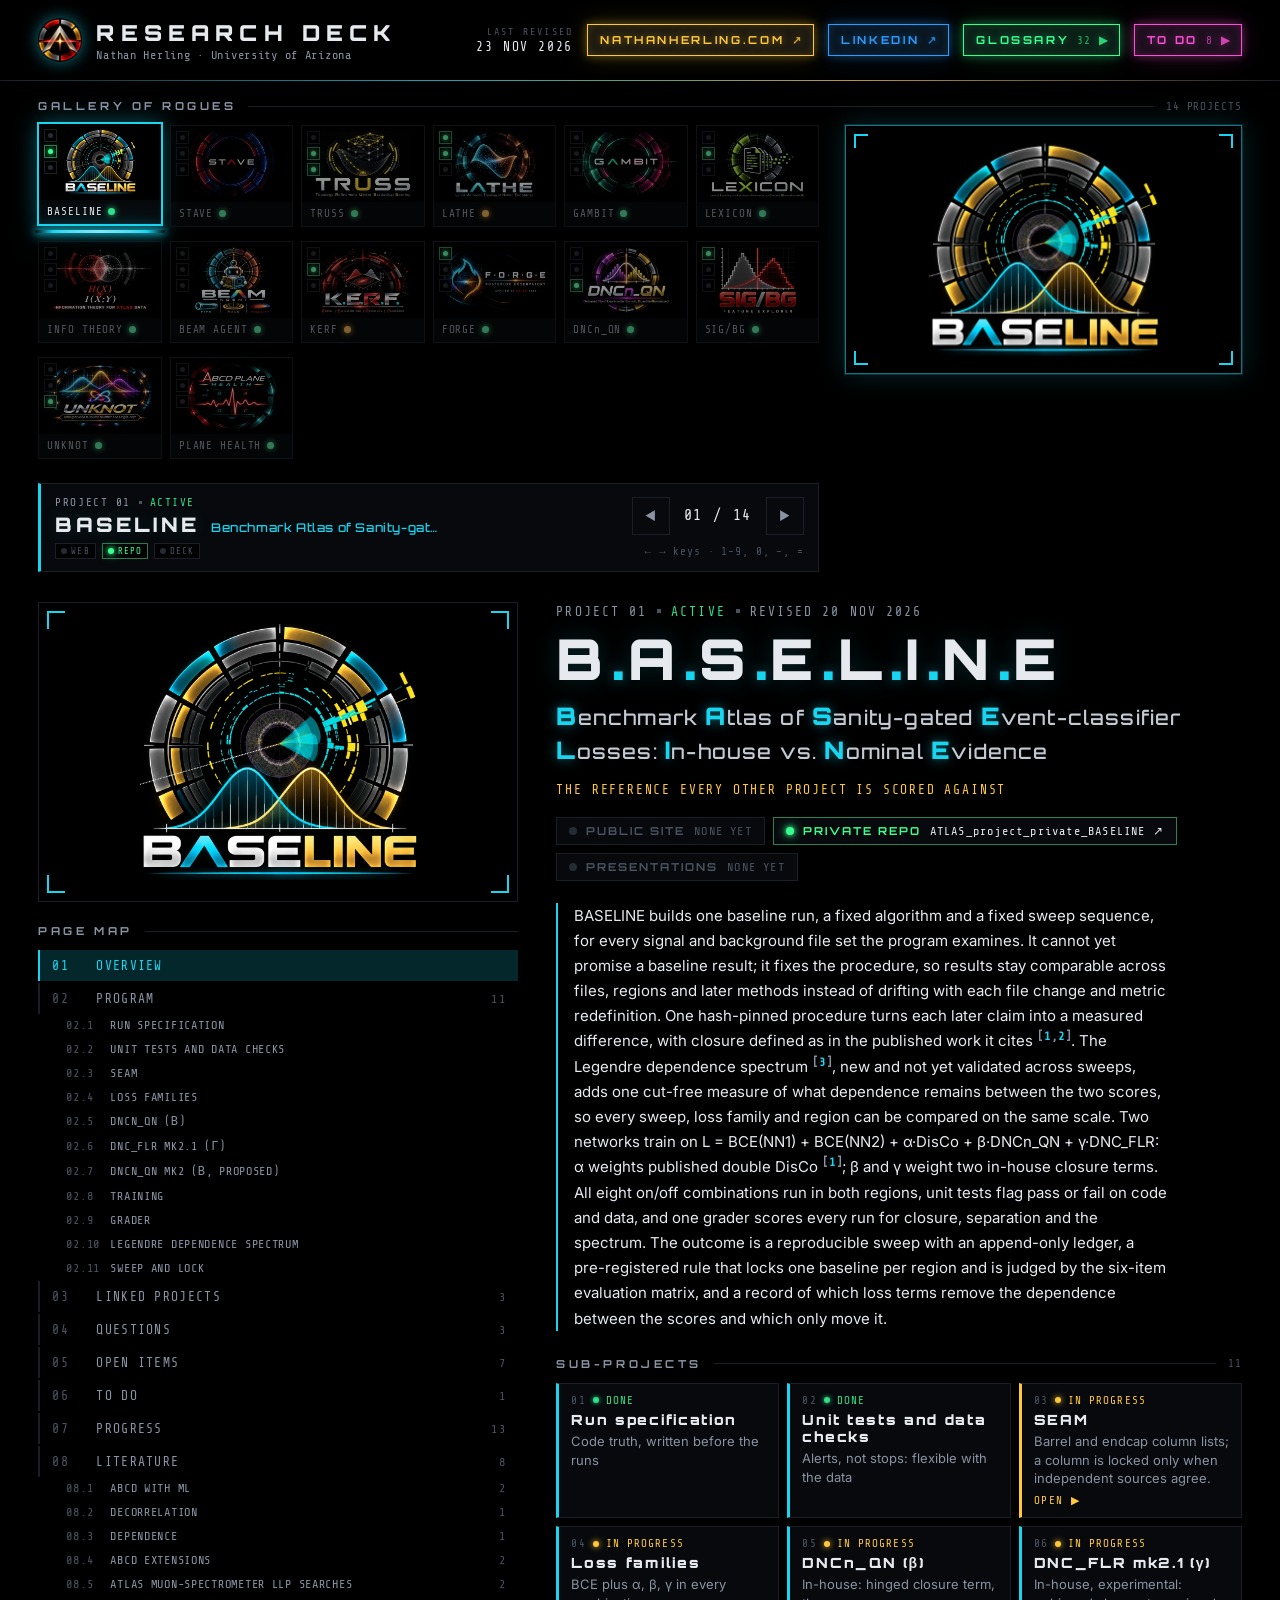
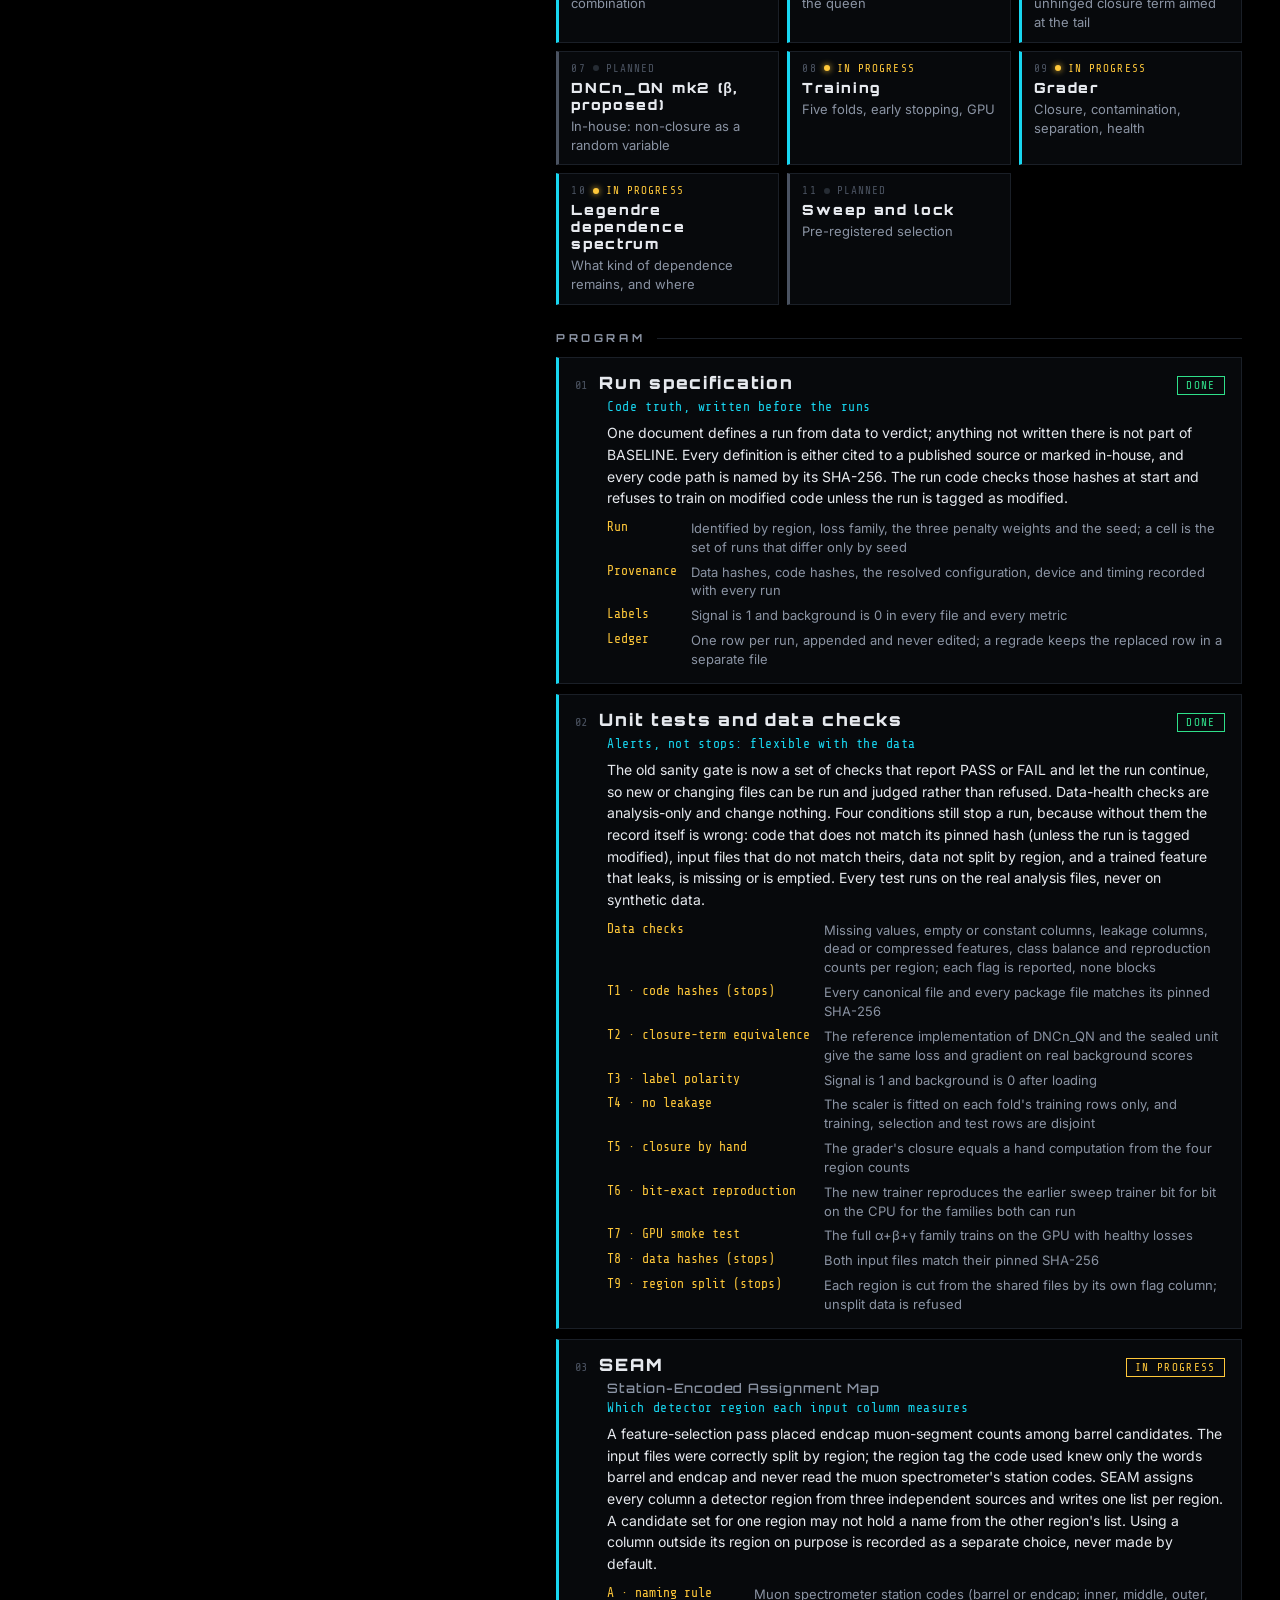
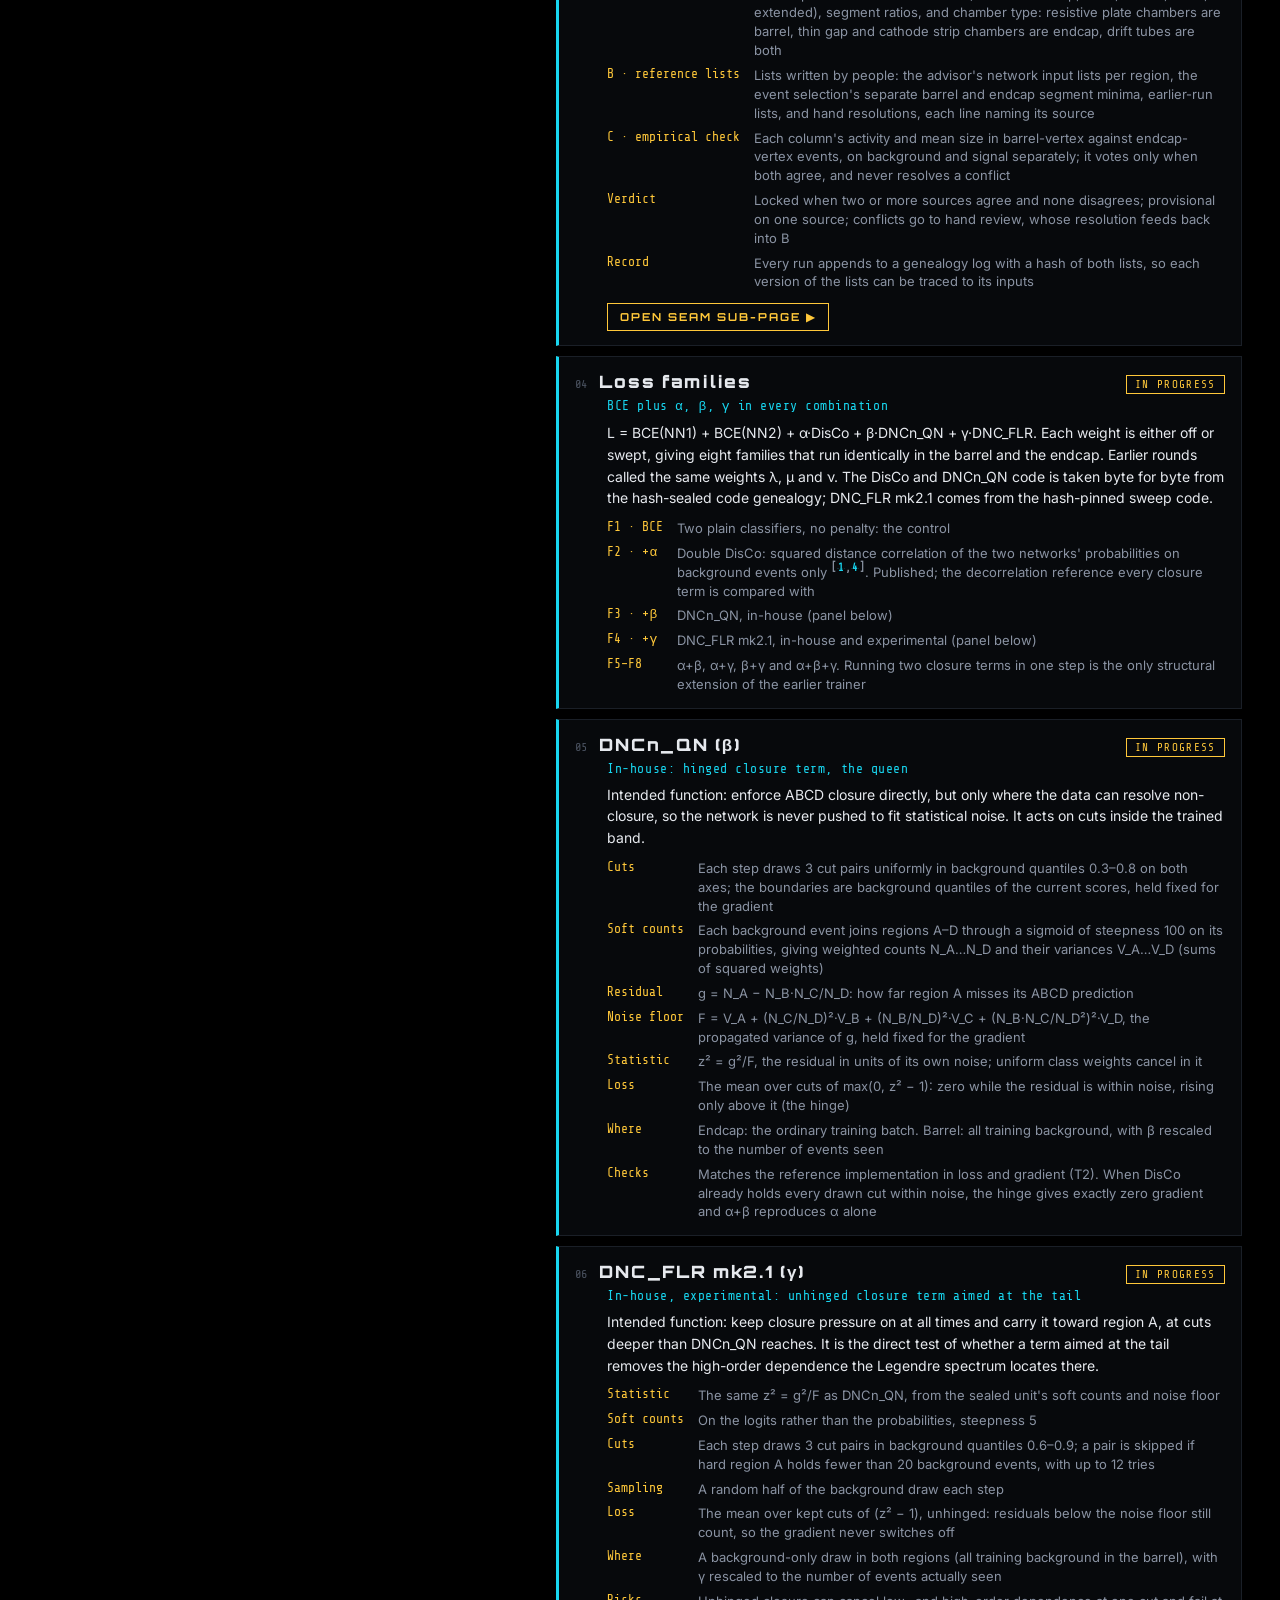
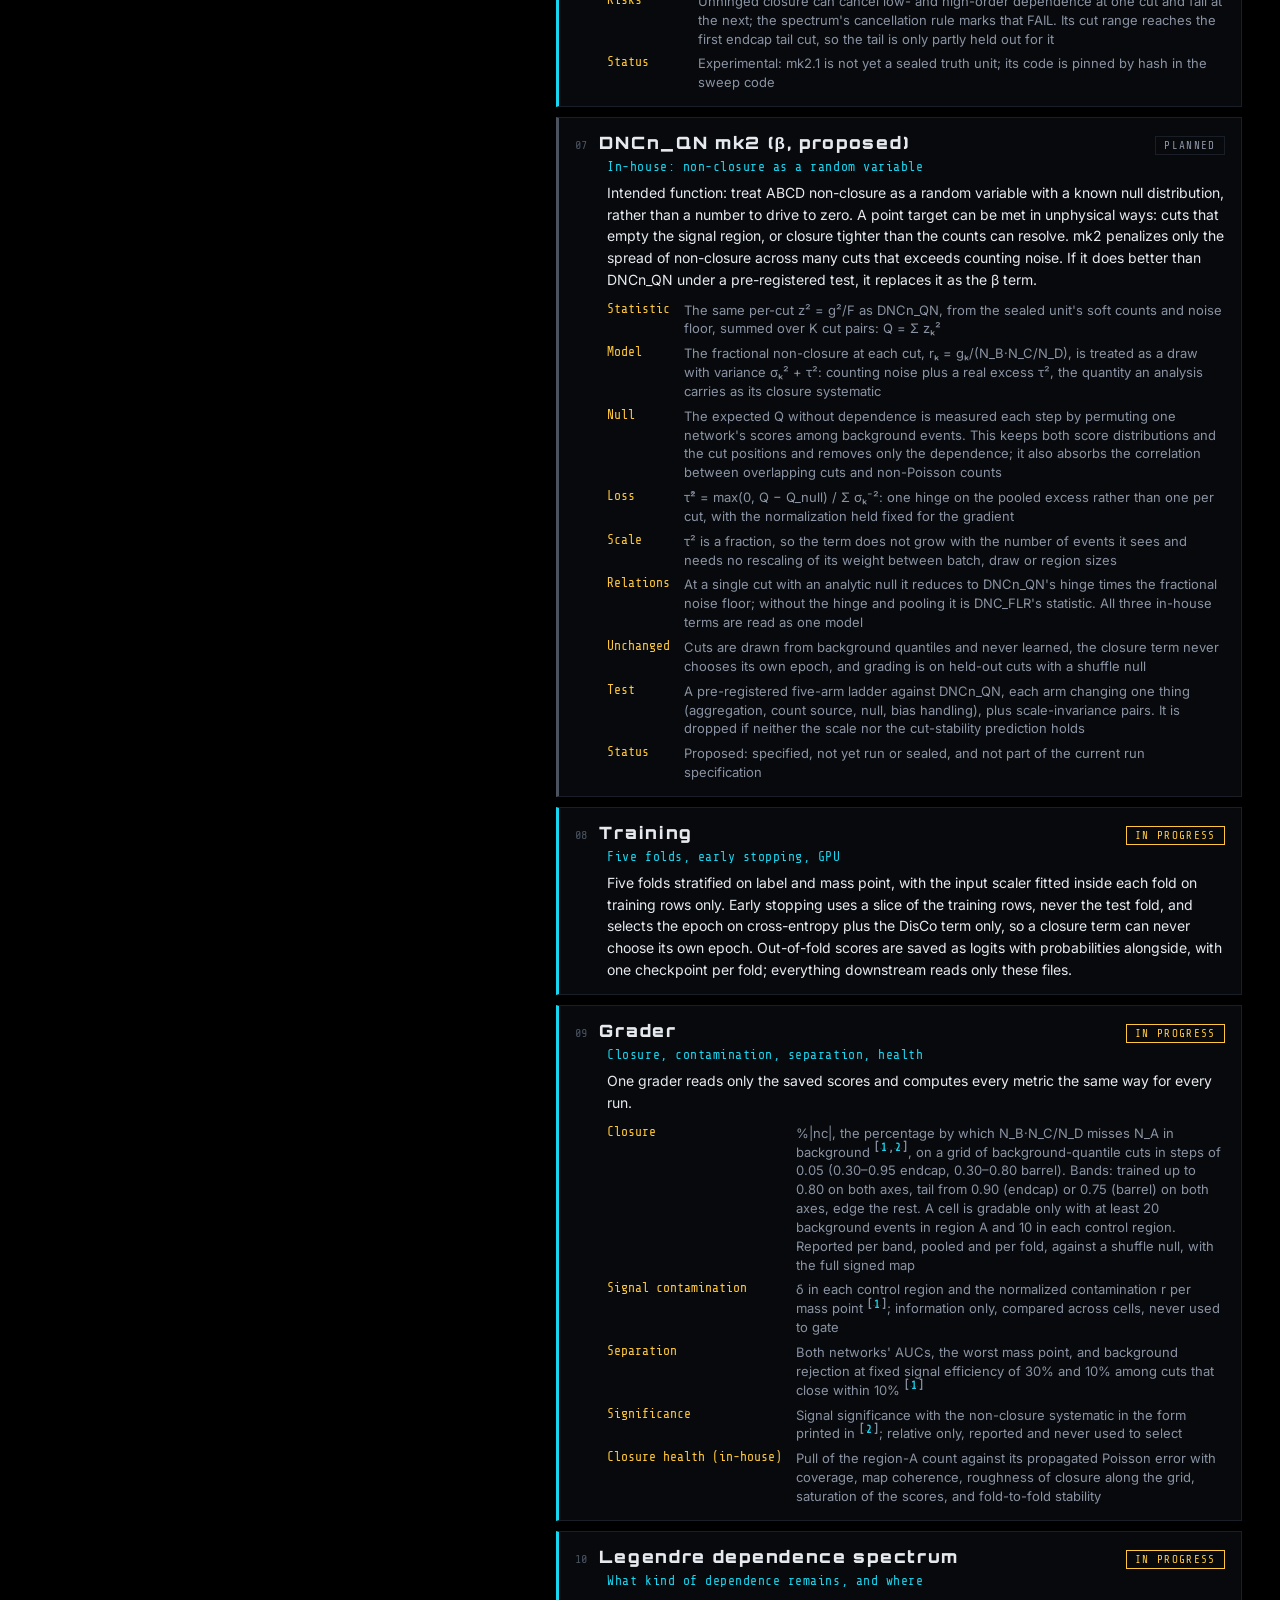
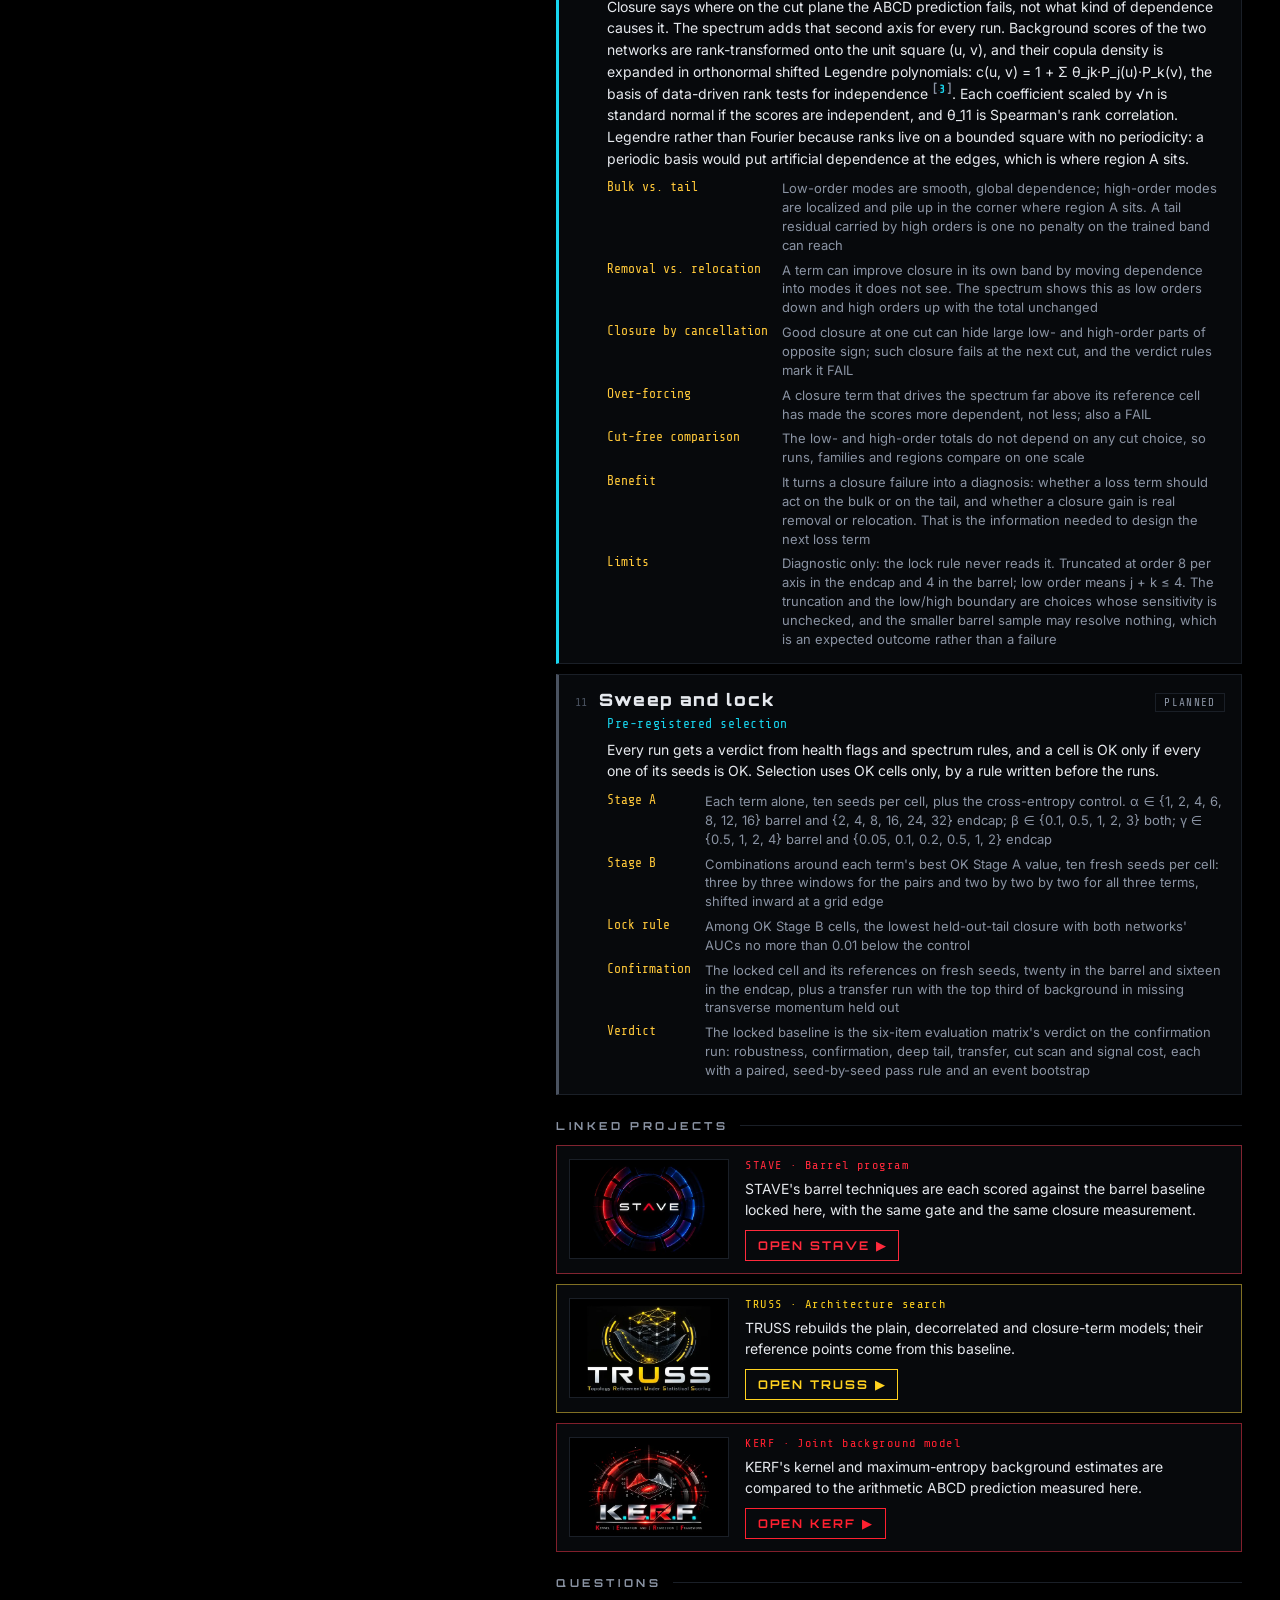
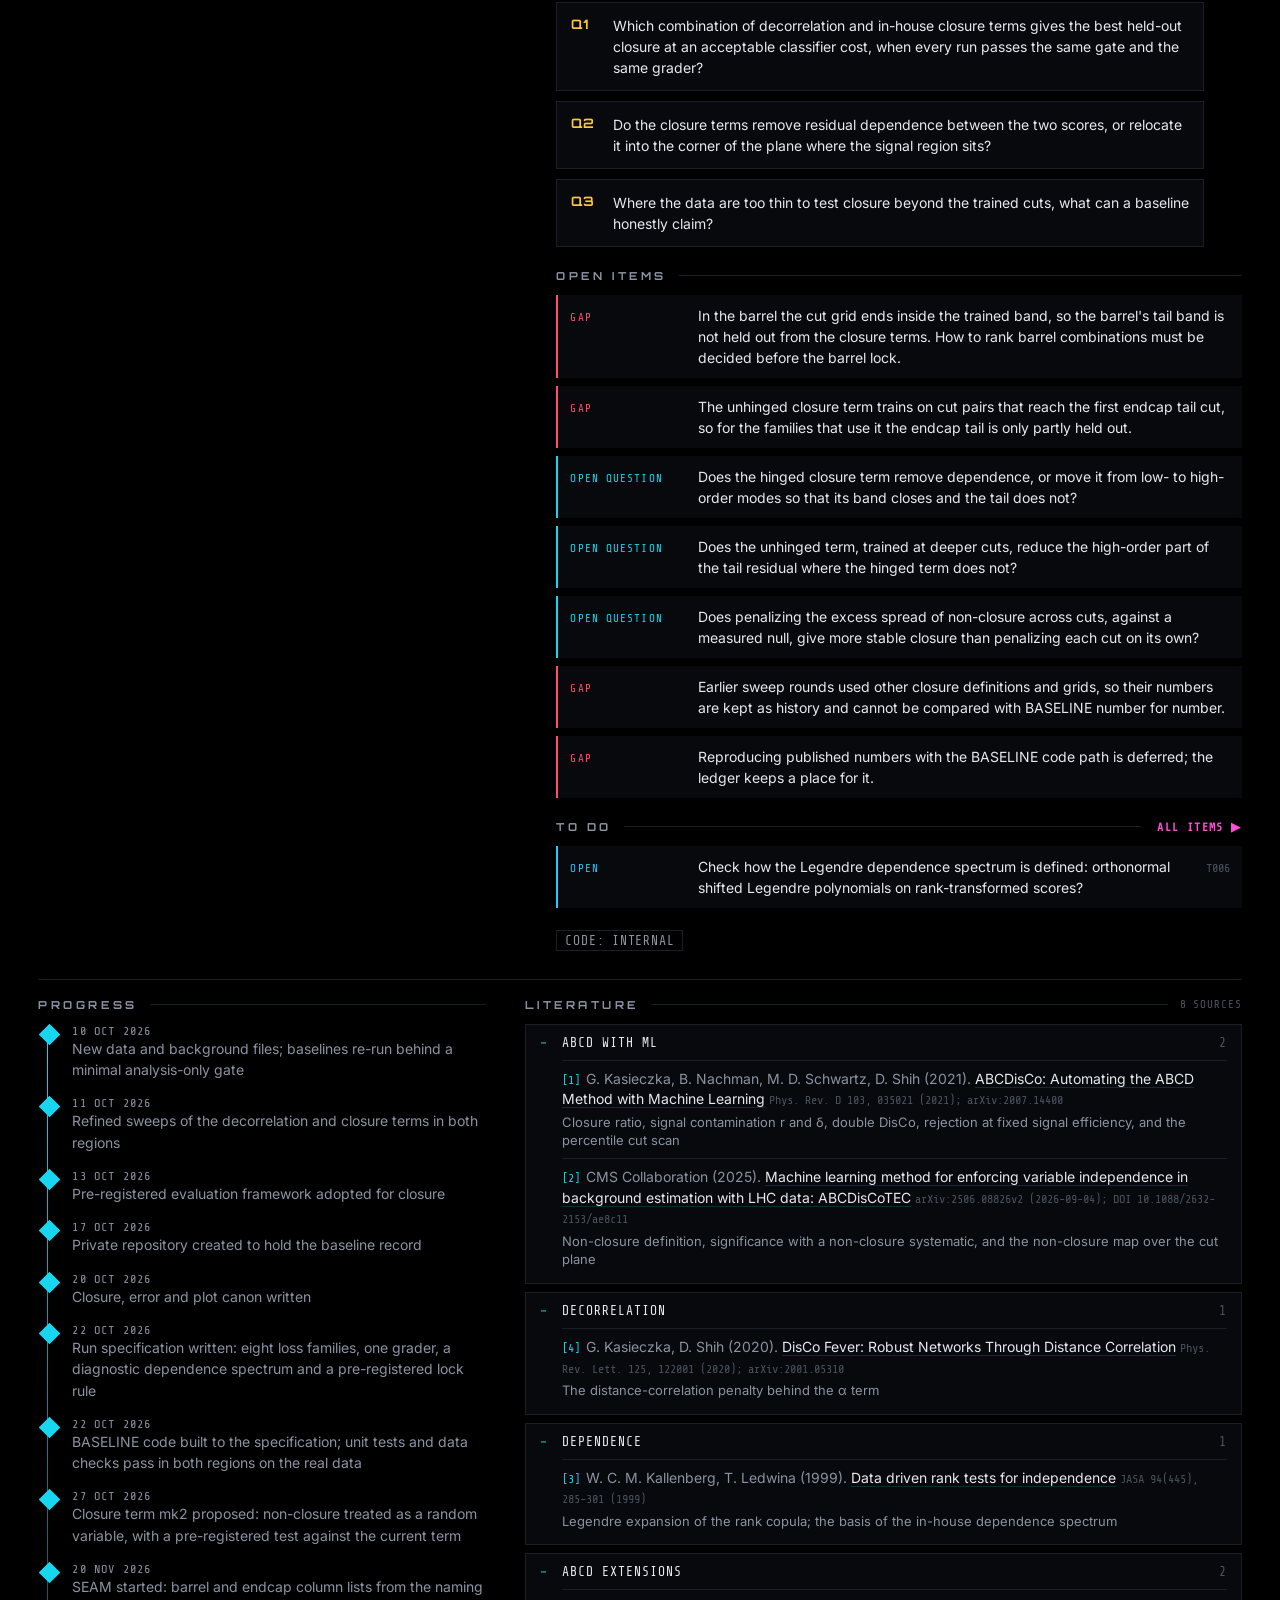
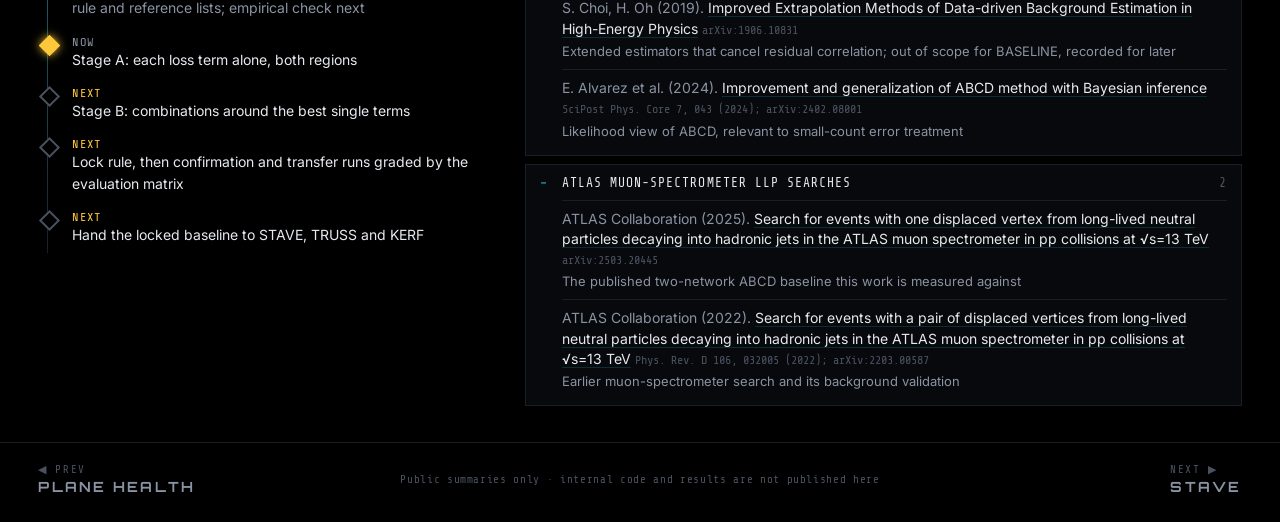
==== commit 88387d08: "Add To-Do panel (todo.json, todo.html, per-project section) and ABCD PLANE HEALTH project" ====
--- a/index.html
+++ b/index.html
@@ -16,7 +16,7 @@
 <link rel="preconnect" href="https://fonts.gstatic.com" crossorigin>
 <link href="https://fonts.googleapis.com/css2?family=Orbitron:wght@500;700;900&family=Share+Tech+Mono&family=Inter:wght@400;500&display=swap" rel="stylesheet">
 <link rel="stylesheet" href="assets/vendor/katex/katex.min.css">
-<link rel="stylesheet" href="assets/css/deck.css?v=63ca2fe339">
+<link rel="stylesheet" href="assets/css/deck.css?v=f8015b152e">
 </head>
 <body>
 <div class="grid-bg" aria-hidden="true"></div>
@@ -34,6 +34,7 @@
     <a class="gloss-link ext-link ext-site" href="https://nathanherling.com/" target="_blank" rel="noopener" title="Personal website (opens in a new tab)"><span>NATHANHERLING.COM</span><span aria-hidden="true">&#8599;</span></a>
     <a class="gloss-link ext-link ext-in" href="https://www.linkedin.com/in/nathan-herling/" target="_blank" rel="noopener" title="LinkedIn profile (opens in a new tab)"><span>LINKEDIN</span><span aria-hidden="true">&#8599;</span></a>
     <a class="gloss-link ext-link ext-gl" href="glossary.html" title="Extended definitions of the terms used across the projects"><span>GLOSSARY</span><span class="gl-n" id="gloss-count"></span><span aria-hidden="true">&#9654;</span></a>
+    <a class="gloss-link ext-link ext-td" href="todo.html" id="todo-link" title="Working to-do list, tagged by project"><span>TO DO</span><span class="gl-n" id="todo-count"></span><span aria-hidden="true">&#9654;</span></a>
   </div>
 </header>
 
@@ -132,6 +133,11 @@
       <ul class="open-items" id="p-open"></ul>
     </div>
 
+    <div id="p-todo-wrap" class="sec-todo" hidden>
+      <h3 class="q-head"><span>TO DO</span><span class="rule"></span><a class="todo-all" id="p-todo-all" href="todo.html">ALL ITEMS &#9654;</a></h3>
+      <ul class="todo-items" id="p-todo"></ul>
+    </div>
+
     <p class="meta" id="p-meta"></p>
   </article>
 
@@ -187,7 +193,7 @@
 <noscript><p class="noscript">This page needs JavaScript to load the project deck.</p></noscript>
 <script src="assets/vendor/katex/katex.min.js"></script>
 <script src="assets/vendor/katex/contrib/auto-render.min.js"></script>
-<script src="assets/js/registry.js?v=6181a4f101"></script>
-<script src="assets/js/deck.js?v=2ff24086a5"></script>
+<script src="assets/js/registry.js?v=dccbf14374"></script>
+<script src="assets/js/deck.js?v=1c0c485c2f"></script>
 </body>
 </html>
--- a/assets/css/deck.css
+++ b/assets/css/deck.css
@@ -396,6 +396,24 @@
 }
 .open-items .kind { font-family: var(--f-mono); font-size: 11px; letter-spacing: .1em; color: var(--kc); }
 .k-question { --kc: var(--a); }
+
+/* ---------- to do (this project's unfinished items from todo/todo.json) ---------- */
+.sec-todo .q-head .todo-all {
+  margin-left: 4px; font-family: var(--f-mono); font-size: 11.5px; letter-spacing: .12em; color: #ff4fd8;
+  text-decoration: none; white-space: nowrap;
+}
+.sec-todo .q-head .todo-all:hover, .sec-todo .q-head .todo-all:focus-visible { text-decoration: underline; outline: none; }
+.todo-items { list-style: none; margin: 0 0 22px; padding: 0; display: grid; gap: 8px; max-width: 72ch; }
+.todo-items li {
+  display: grid; grid-template-columns: 116px 1fr auto; gap: 12px; align-items: baseline;
+  padding: 10px 12px; border-left: 2px solid var(--tc); background: var(--panel); font-size: 14px; line-height: 1.5;
+}
+.todo-items .td-tag { font-family: var(--f-mono); font-size: 11px; letter-spacing: .1em; color: var(--tc); }
+.todo-items .td-id { font-family: var(--f-mono); font-size: 12px; color: var(--dim); text-decoration: none; }
+.todo-items .td-id:hover, .todo-items .td-id:focus-visible { color: #ff4fd8; outline: none; }
+.td-active  { --tc: #39ff8f; }
+.td-open    { --tc: #22c8ff; }
+.td-blocked { --tc: #ff4d6d; }
 .k-lesson   { --kc: #f0a52a; }
 .k-gap      { --kc: #ff4d6d; }
 
@@ -566,6 +584,7 @@
 .ext-site { --lc: #ffc83a; }
 .ext-in   { --lc: #2d9cff; }
 .ext-gl   { --lc: #39ff8f; }
+.ext-td   { --lc: #ff4fd8; }
 .ext-link {
   position: relative; color: var(--lc);
   border-color: var(--lc);
@@ -578,8 +597,9 @@
 }
 .ext-in { animation-delay: -1.07s; }                 /* the three glows breathe out of step */
 .ext-gl { animation-delay: -2.13s; }
-.ext-gl .gl-n { color: var(--lc); opacity: .65; }
-.ext-gl:hover .gl-n, .ext-gl:focus-visible .gl-n { color: #000; opacity: 1; }
+.ext-td { animation-delay: -0.53s; }
+.ext-gl .gl-n, .ext-td .gl-n { color: var(--lc); opacity: .65; }
+.ext-gl:hover .gl-n, .ext-gl:focus-visible .gl-n, .ext-td:hover .gl-n, .ext-td:focus-visible .gl-n { color: #000; opacity: 1; }
 .ext-link span[aria-hidden] { color: var(--lc); opacity: .8; font-family: var(--f-mono); letter-spacing: 0; }
 .ext-link:hover, .ext-link:focus-visible {
   outline: none; color: #000; background: var(--lc); border-color: var(--lc); text-shadow: none;
@@ -650,6 +670,8 @@
   .deck-nav { gap: 6px; }
   .nav-btn { width: 32px; height: 32px; }
   .open-items li { grid-template-columns: 1fr; gap: 4px; }
+  .todo-items li { grid-template-columns: 1fr auto; gap: 4px 10px; }
+  .todo-items .td-tag { grid-column: 1 / -1; }
   .xlink { grid-template-columns: 1fr; }
   .xlink img { width: 100%; height: auto; aspect-ratio: 16 / 10; }
   .prog-desc, .prog-sub, .prog-sum, .prog-items { margin-left: 0; }
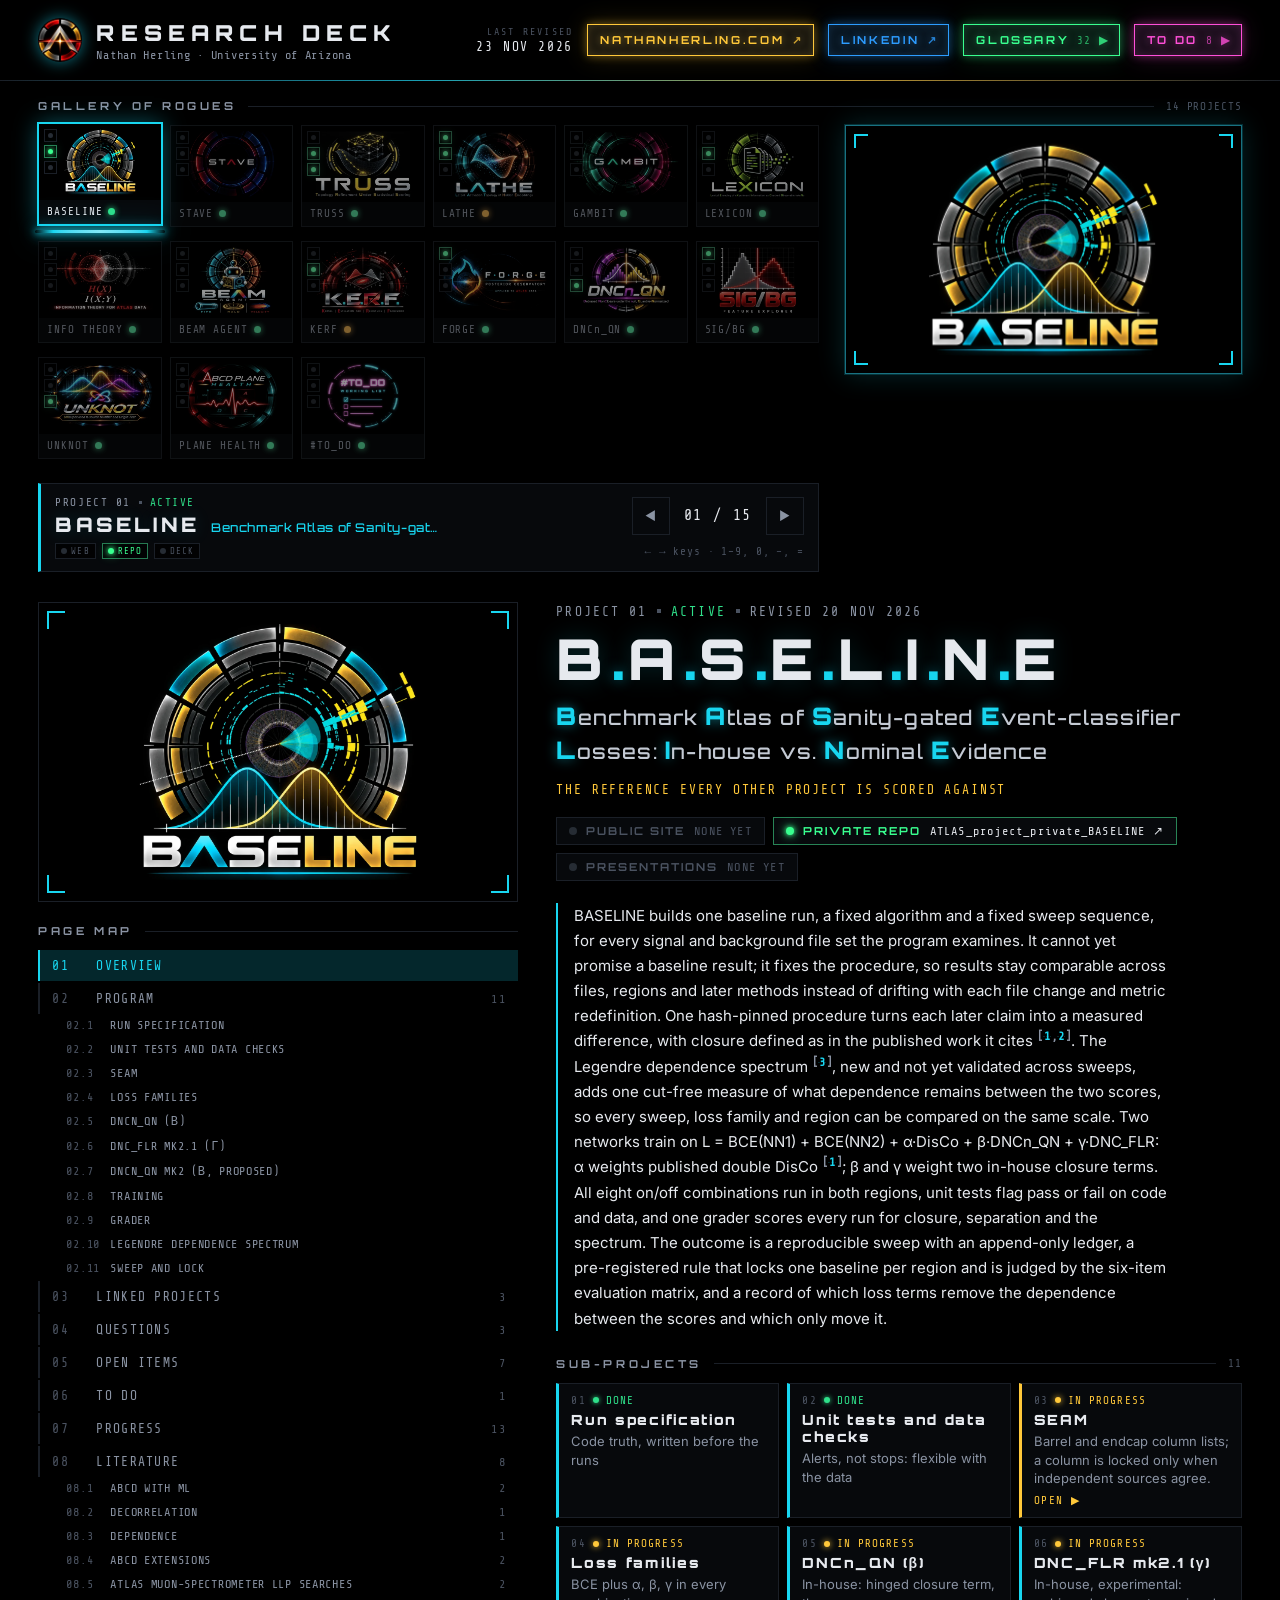
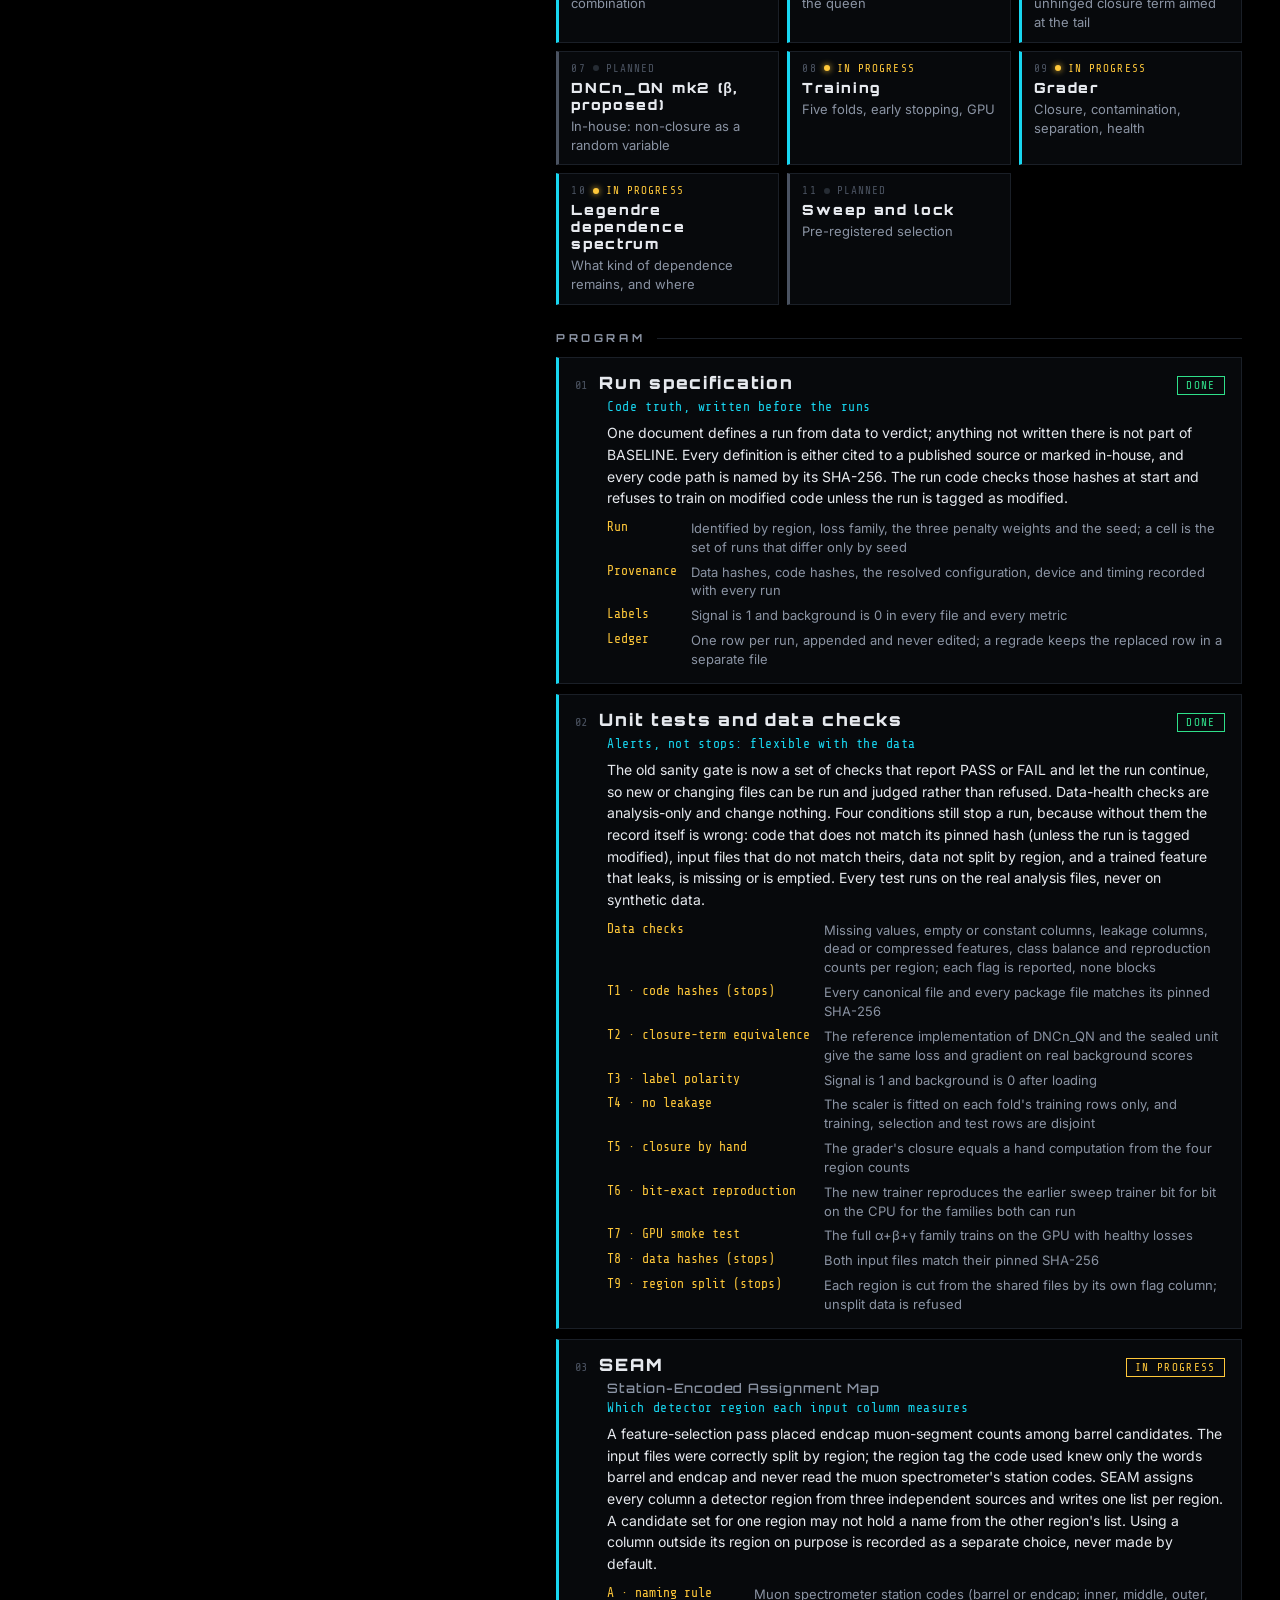
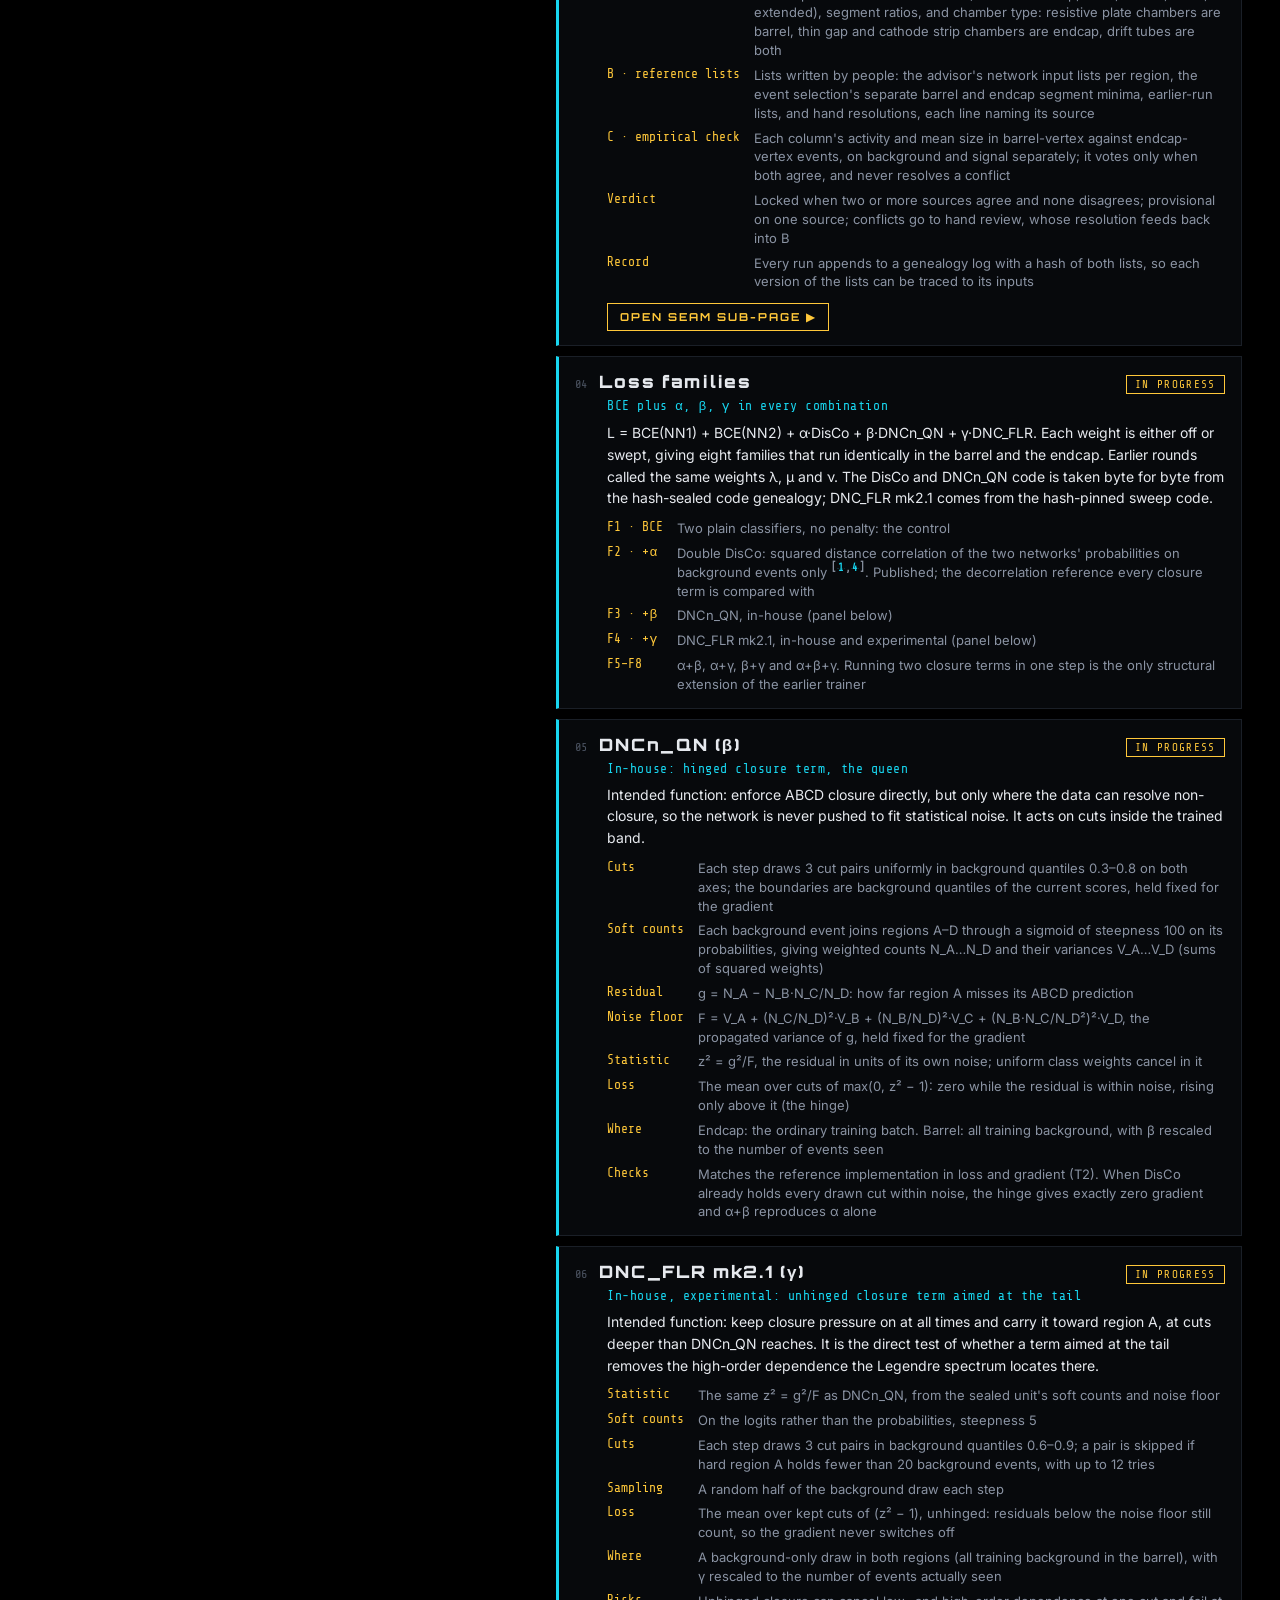
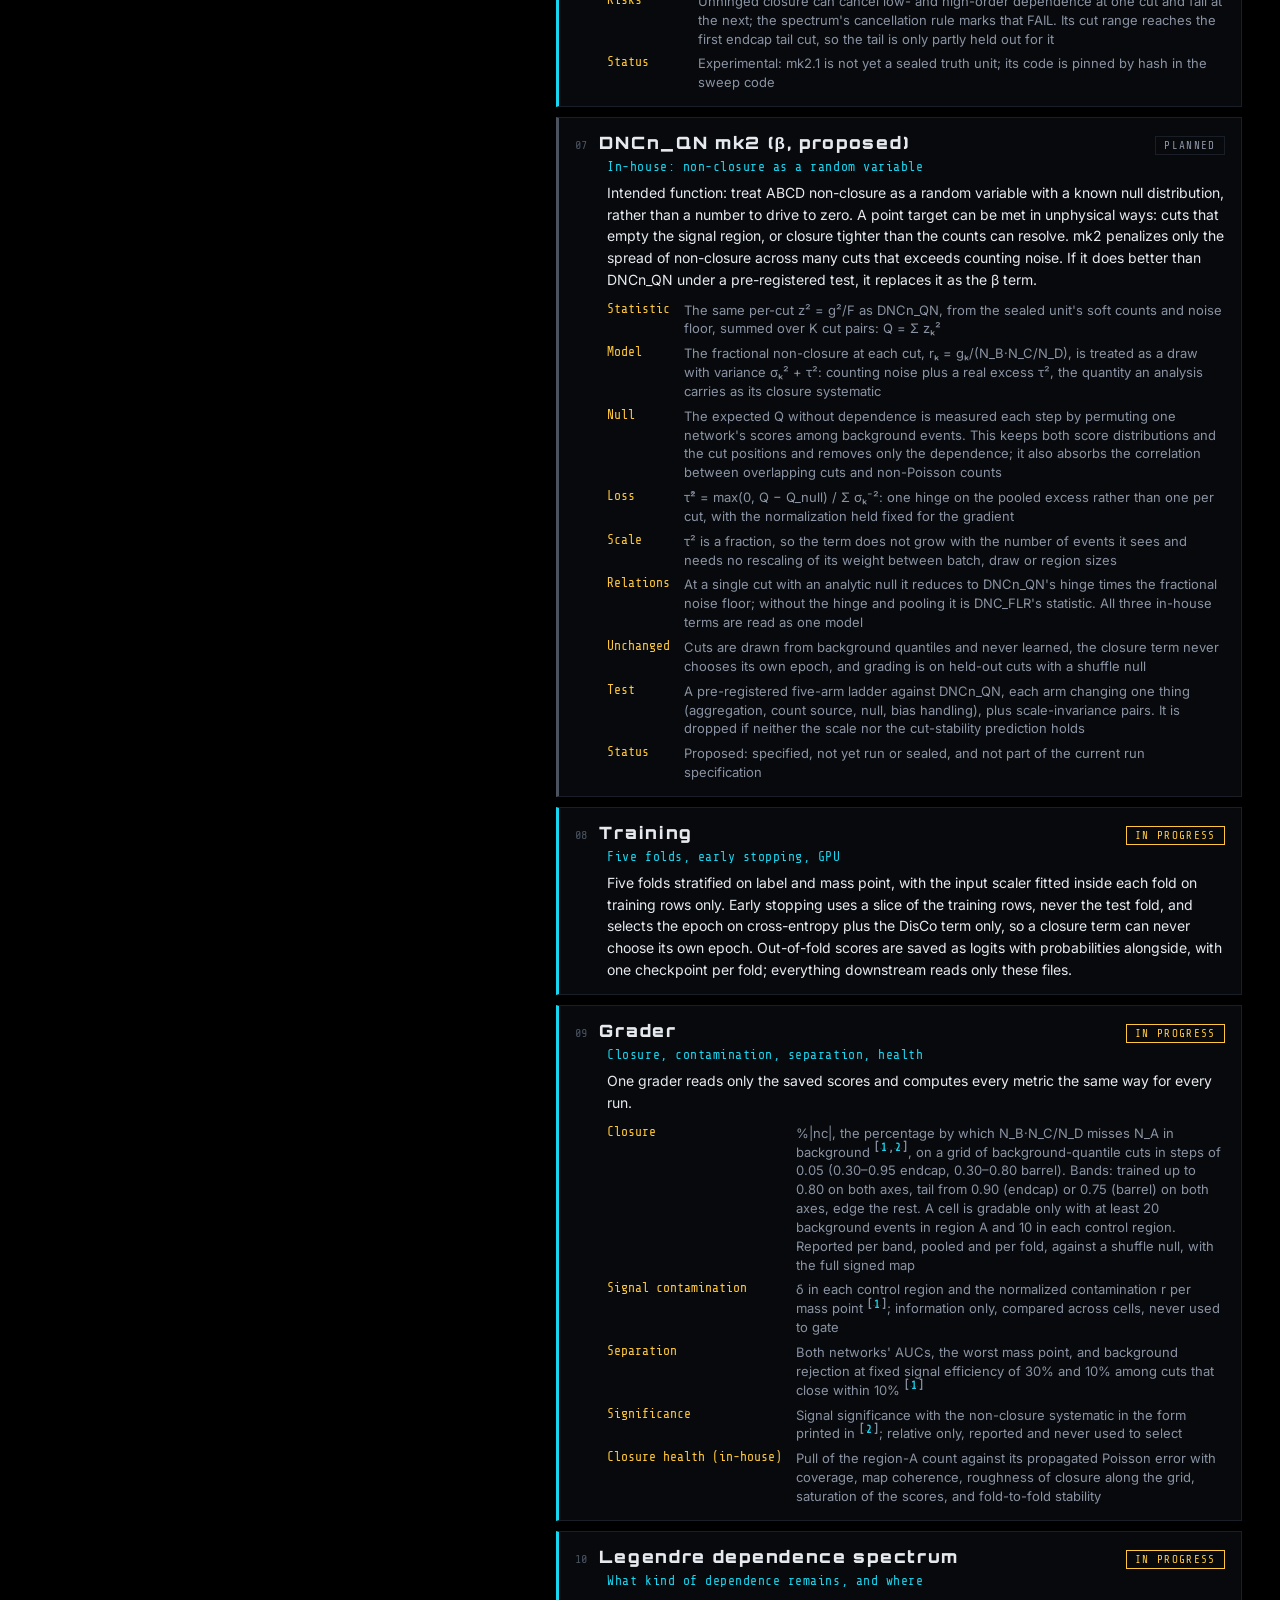
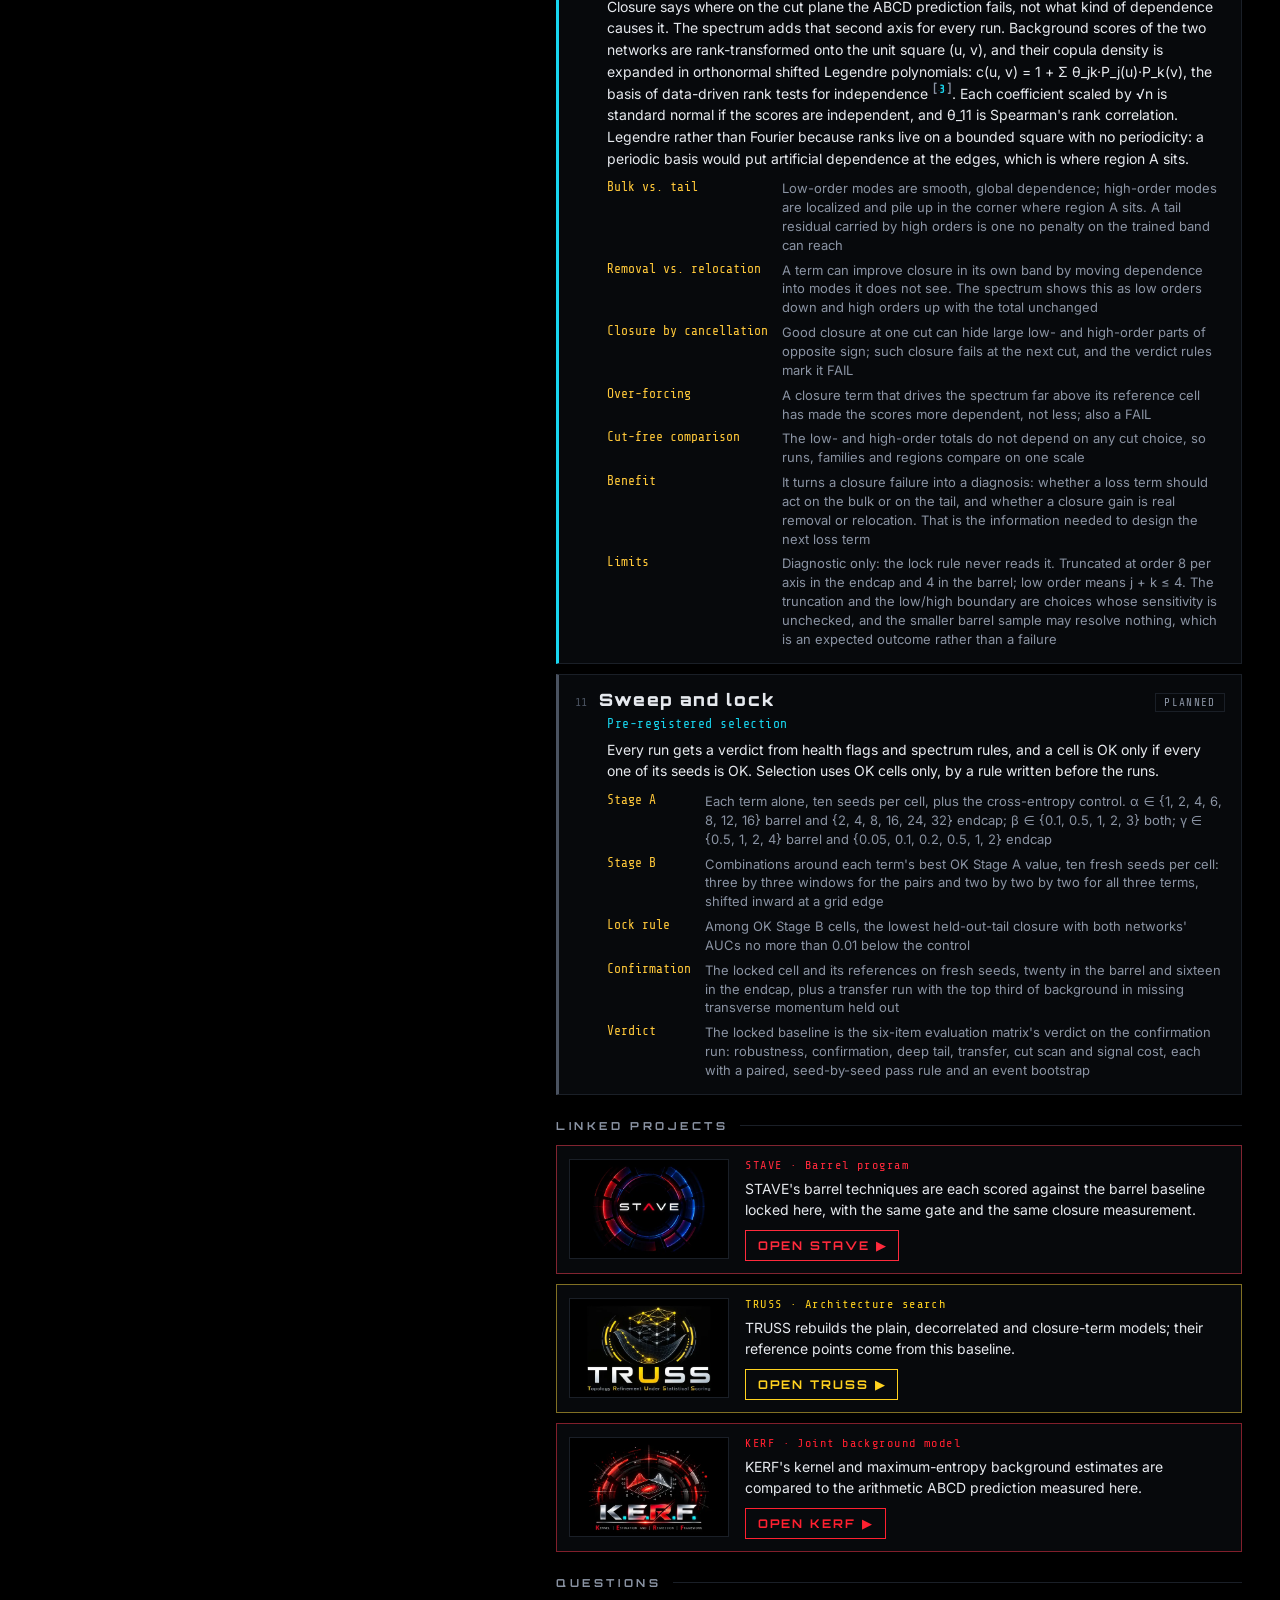
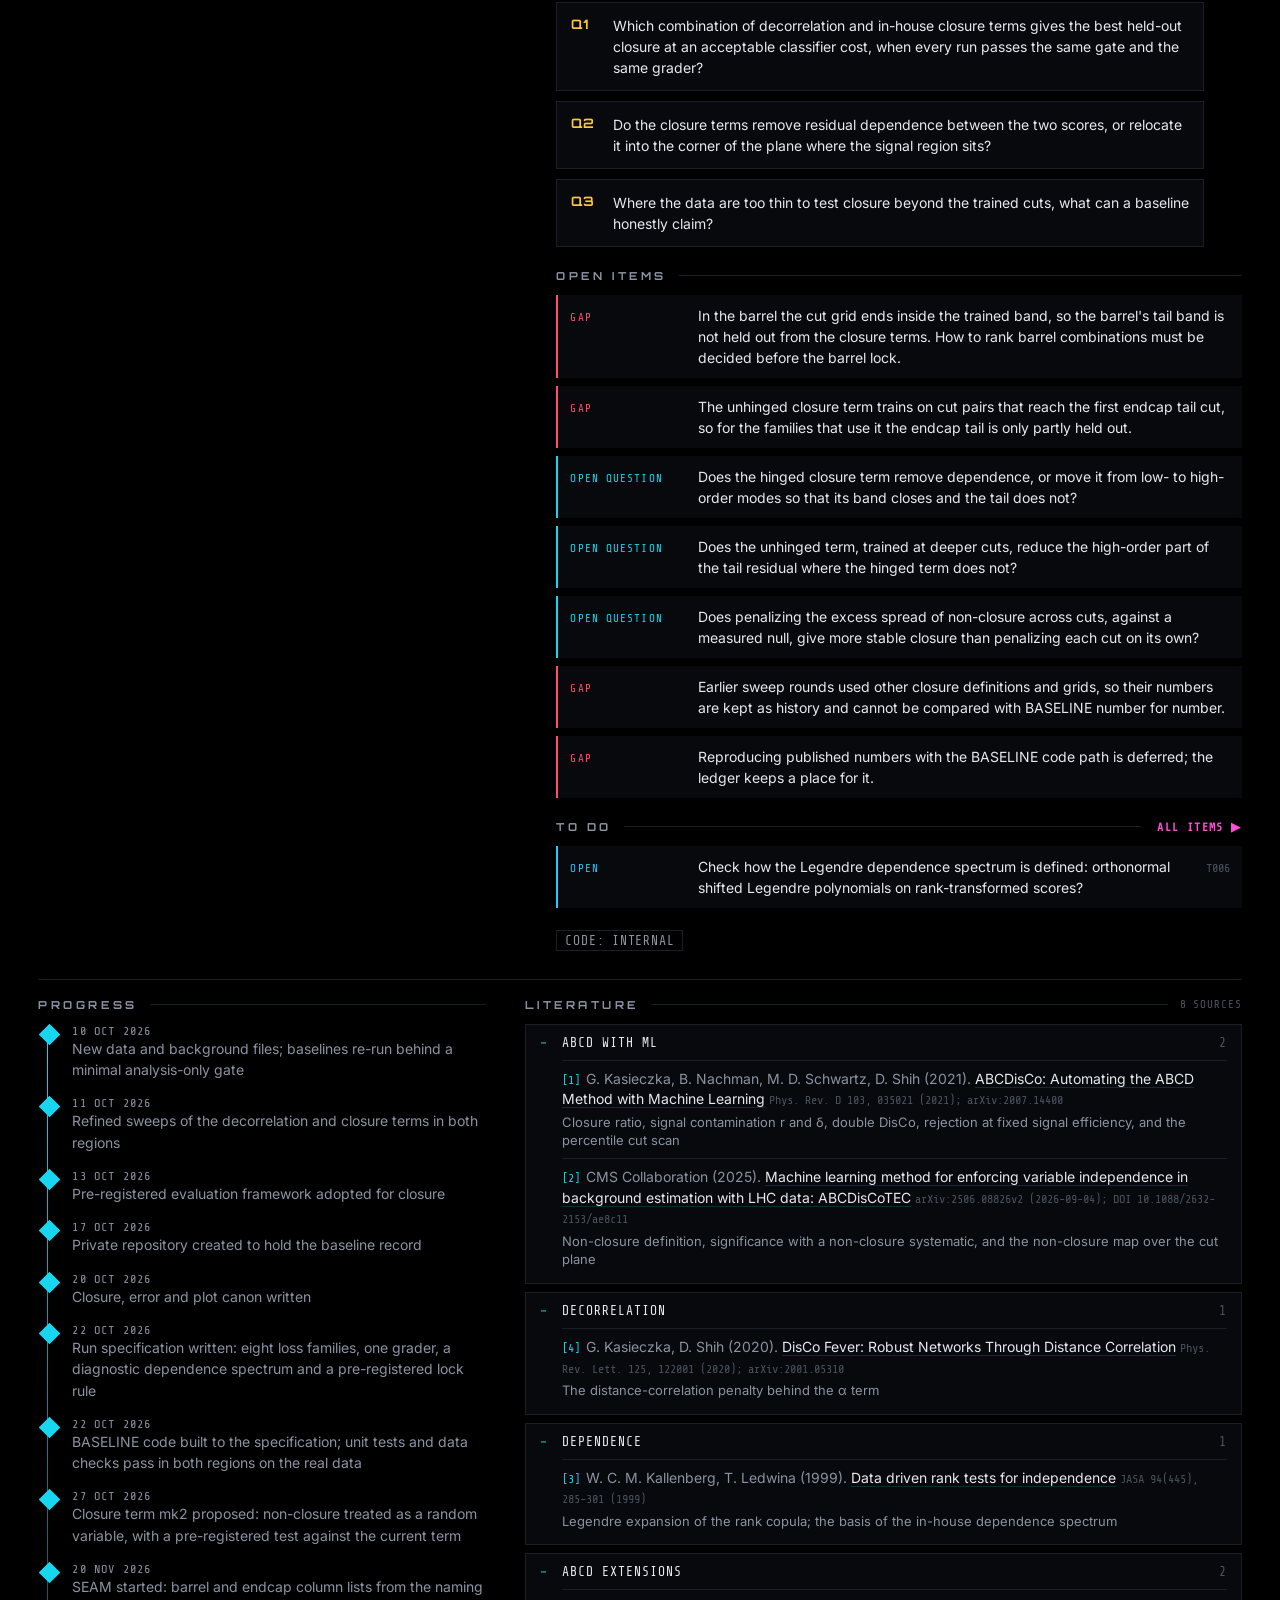
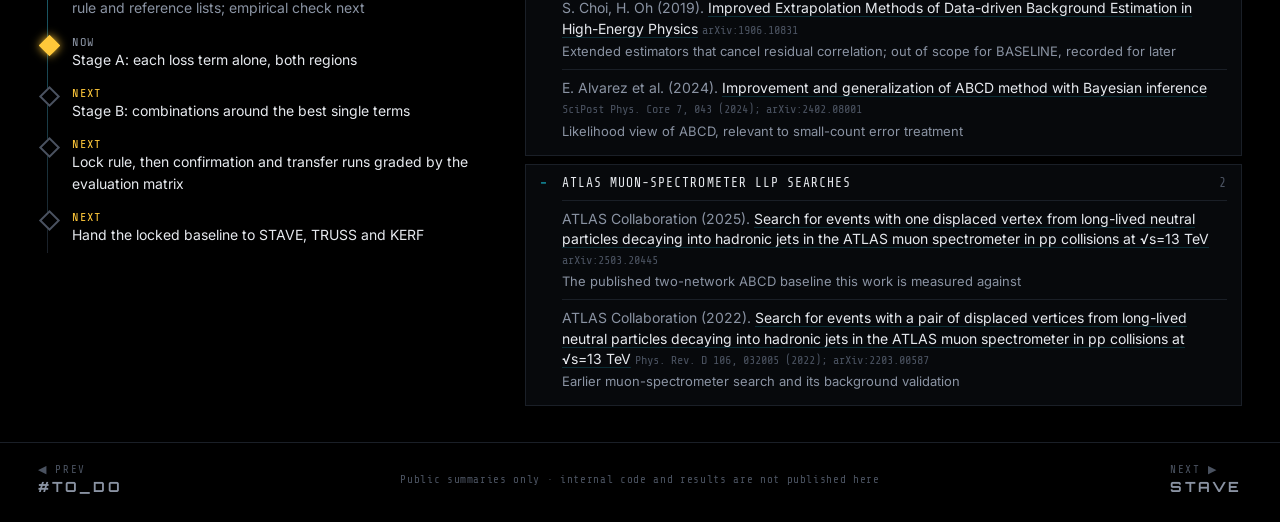
==== commit 4acddd2d: "Add #TO_DO gallery tile: plain to-do list tagged by project" ====
--- a/index.html
+++ b/index.html
@@ -16,7 +16,7 @@
 <link rel="preconnect" href="https://fonts.gstatic.com" crossorigin>
 <link href="https://fonts.googleapis.com/css2?family=Orbitron:wght@500;700;900&family=Share+Tech+Mono&family=Inter:wght@400;500&display=swap" rel="stylesheet">
 <link rel="stylesheet" href="assets/vendor/katex/katex.min.css">
-<link rel="stylesheet" href="assets/css/deck.css?v=f8015b152e">
+<link rel="stylesheet" href="assets/css/deck.css?v=4a5eae8679">
 </head>
 <body>
 <div class="grid-bg" aria-hidden="true"></div>
@@ -34,7 +34,7 @@
     <a class="gloss-link ext-link ext-site" href="https://nathanherling.com/" target="_blank" rel="noopener" title="Personal website (opens in a new tab)"><span>NATHANHERLING.COM</span><span aria-hidden="true">&#8599;</span></a>
     <a class="gloss-link ext-link ext-in" href="https://www.linkedin.com/in/nathan-herling/" target="_blank" rel="noopener" title="LinkedIn profile (opens in a new tab)"><span>LINKEDIN</span><span aria-hidden="true">&#8599;</span></a>
     <a class="gloss-link ext-link ext-gl" href="glossary.html" title="Extended definitions of the terms used across the projects"><span>GLOSSARY</span><span class="gl-n" id="gloss-count"></span><span aria-hidden="true">&#9654;</span></a>
-    <a class="gloss-link ext-link ext-td" href="todo.html" id="todo-link" title="Working to-do list, tagged by project"><span>TO DO</span><span class="gl-n" id="todo-count"></span><span aria-hidden="true">&#9654;</span></a>
+    <a class="gloss-link ext-link ext-td" href="#todo" id="todo-link" title="Working to-do list, tagged by project"><span>TO DO</span><span class="gl-n" id="todo-count"></span><span aria-hidden="true">&#9654;</span></a>
   </div>
 </header>
 
@@ -104,6 +104,7 @@
     <p class="tagline" id="p-tagline" hidden></p>
     <div class="access" id="p-access" aria-label="Public site and private repository"></div>
     <p class="intro" id="p-intro"></p>
+    <div class="board" id="p-board" hidden></div>
 
     <nav id="p-subs-wrap" class="subs-wrap" aria-label="Sub-projects" hidden>
       <h3 class="q-head"><span id="subs-label">SUB-PROJECTS</span><span class="rule"></span><span class="count" id="subs-count"></span></h3>
@@ -193,7 +194,7 @@
 <noscript><p class="noscript">This page needs JavaScript to load the project deck.</p></noscript>
 <script src="assets/vendor/katex/katex.min.js"></script>
 <script src="assets/vendor/katex/contrib/auto-render.min.js"></script>
-<script src="assets/js/registry.js?v=dccbf14374"></script>
-<script src="assets/js/deck.js?v=1c0c485c2f"></script>
+<script src="assets/js/registry.js?v=d6f3df3ae0"></script>
+<script src="assets/js/deck.js?v=6b7127ee6e"></script>
 </body>
 </html>
--- a/assets/css/deck.css
+++ b/assets/css/deck.css
@@ -683,3 +683,32 @@
 @media (prefers-reduced-motion: reduce) {
   *, *::before, *::after { animation: none !important; transition: none !important; }
 }
+
+/* ---------- the #TO_DO tile (kind "todo"): header + plain to-do list in place of the project body ---------- */
+.kind-todo #p-intro, .kind-todo #p-subs-wrap, .kind-todo #p-program-wrap, .kind-todo #p-results-wrap,
+.kind-todo #p-links-wrap, .kind-todo #sec-questions, .kind-todo #p-questions, .kind-todo #p-open-wrap,
+.kind-todo #p-todo-wrap, .kind-todo #p-access, .kind-todo #p-caveat, .kind-todo .lower { display: none !important; }
+.board[hidden] { display: none; }
+.bd-head { margin: 4px 0 18px; display: flex; flex-wrap: wrap; align-items: baseline; gap: 8px 18px;
+  font-family: var(--f-mono); font-size: 12.5px; letter-spacing: .14em; color: var(--muted); }
+.bd-filter { margin-left: auto; color: var(--a); text-decoration: none; letter-spacing: .12em; }
+.bd-filter:hover, .bd-filter:focus-visible { text-decoration: underline; outline: none; }
+.bd-group { scroll-margin-top: 16px; }
+.bd-group.bd-active > span:first-child { color: #39ff8f; }
+.bd-group.bd-open > span:first-child { color: #22c8ff; }
+.bd-group.bd-blocked > span:first-child { color: #ff4d6d; }
+.bd-list { list-style: none; margin: 0 0 22px; padding: 0; display: grid; gap: 2px; max-width: 86ch; }
+.bd-item { display: grid; grid-template-columns: 56px 1fr; gap: 12px; padding: 9px 4px; border-bottom: 1px solid var(--line); }
+.bd-id { font-family: var(--f-mono); font-size: 13px; color: var(--a); text-decoration: none; padding-top: 2px; }
+.bd-id:hover, .bd-id:focus-visible { text-decoration: underline; outline: none; }
+.bd-text { margin: 0; font-size: 15px; line-height: 1.5; color: var(--text); }
+.bd-detail { margin: 4px 0 0; font-size: 13.5px; line-height: 1.55; color: var(--muted); }
+.bd-tags { margin: 6px 0 0; display: flex; flex-wrap: wrap; gap: 6px; }
+.bd-tag { font-family: var(--f-mono); font-size: 11.5px; letter-spacing: .06em; color: var(--dim);
+  padding: 1px 7px; border: 1px solid var(--line); text-decoration: none; }
+.bd-proj { color: var(--text); border-color: color-mix(in srgb, var(--pc) 55%, var(--line)); }
+.bd-proj:hover, .bd-proj:focus-visible { color: var(--pc); border-color: var(--pc); outline: none; }
+.bd-flag { color: var(--pc); border-color: color-mix(in srgb, var(--pc) 45%, transparent); }
+.bd-item.bd-done .bd-text { color: var(--muted); text-decoration: line-through; text-decoration-color: color-mix(in srgb, var(--muted) 60%, transparent); }
+.bd-item.bd-done { opacity: .75; }
+@media (max-width: 600px) { .bd-item { grid-template-columns: 1fr; gap: 4px; } .bd-filter { margin-left: 0; } }
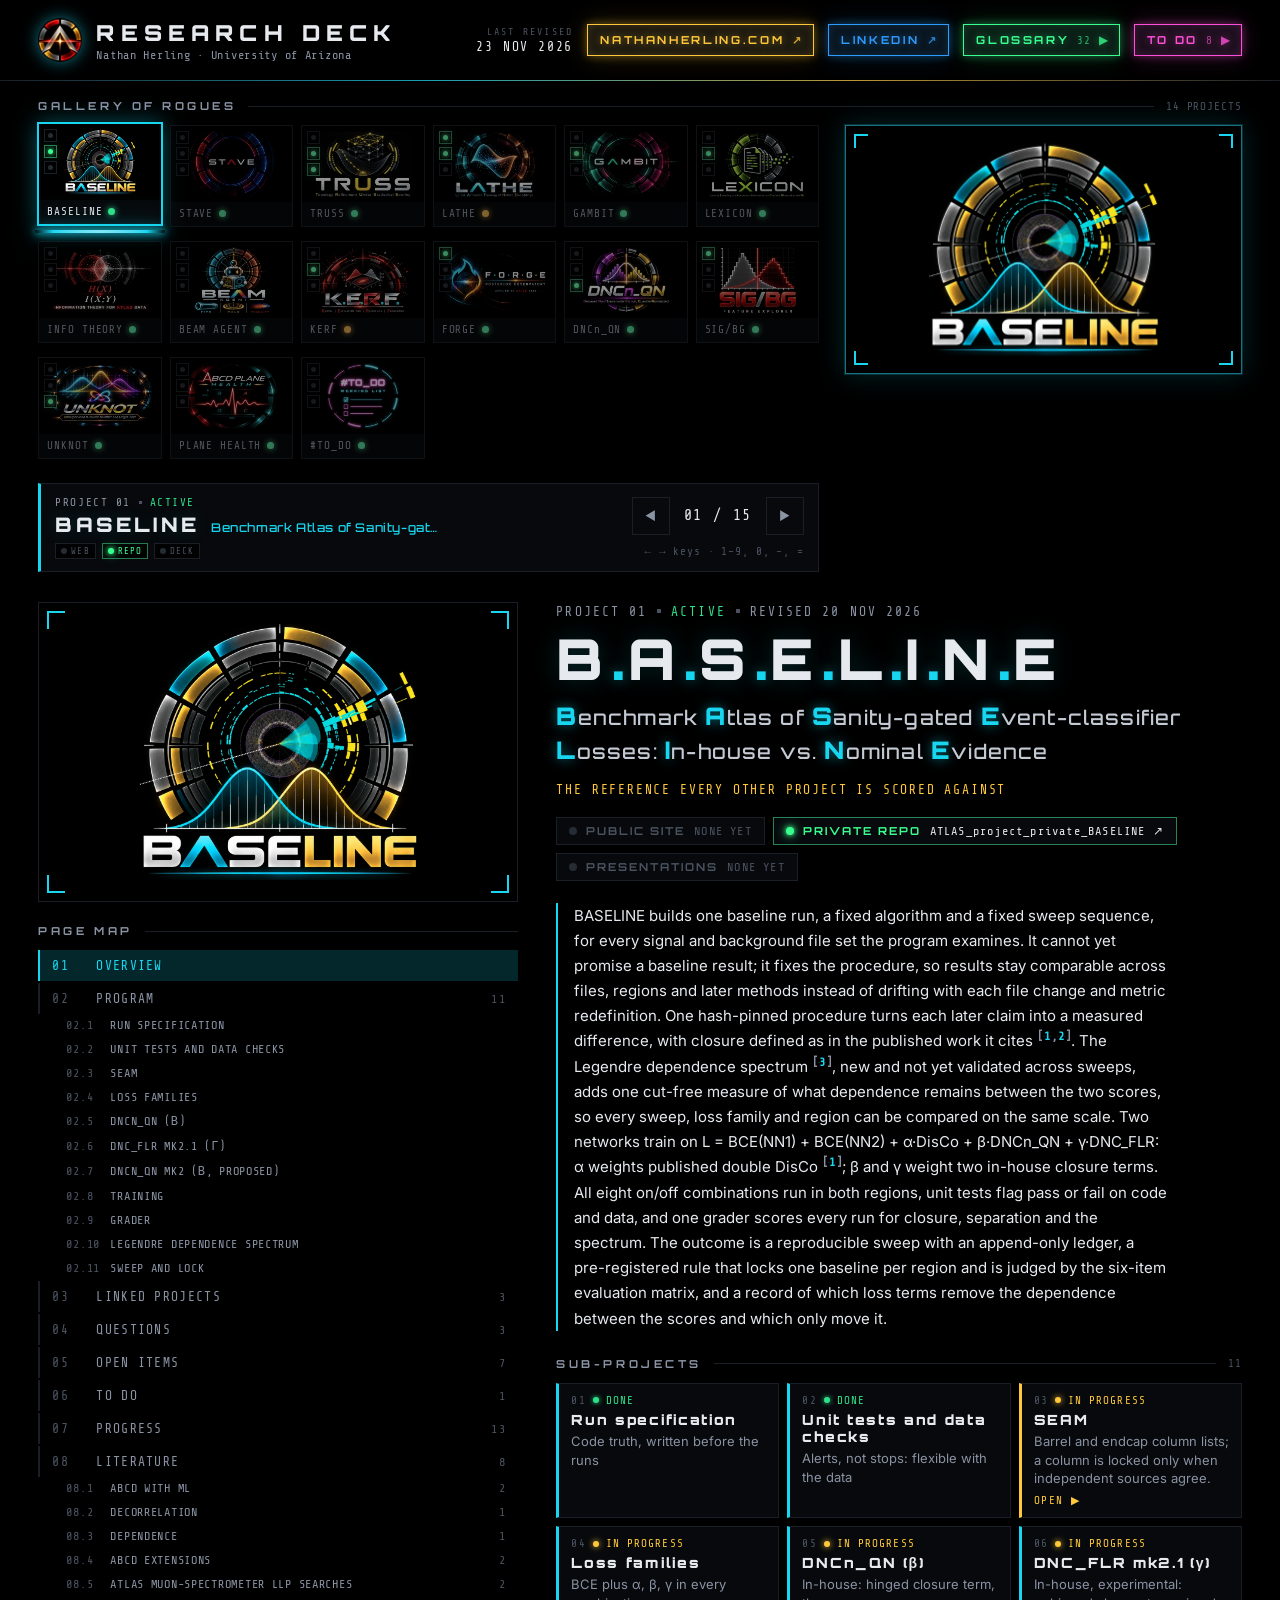
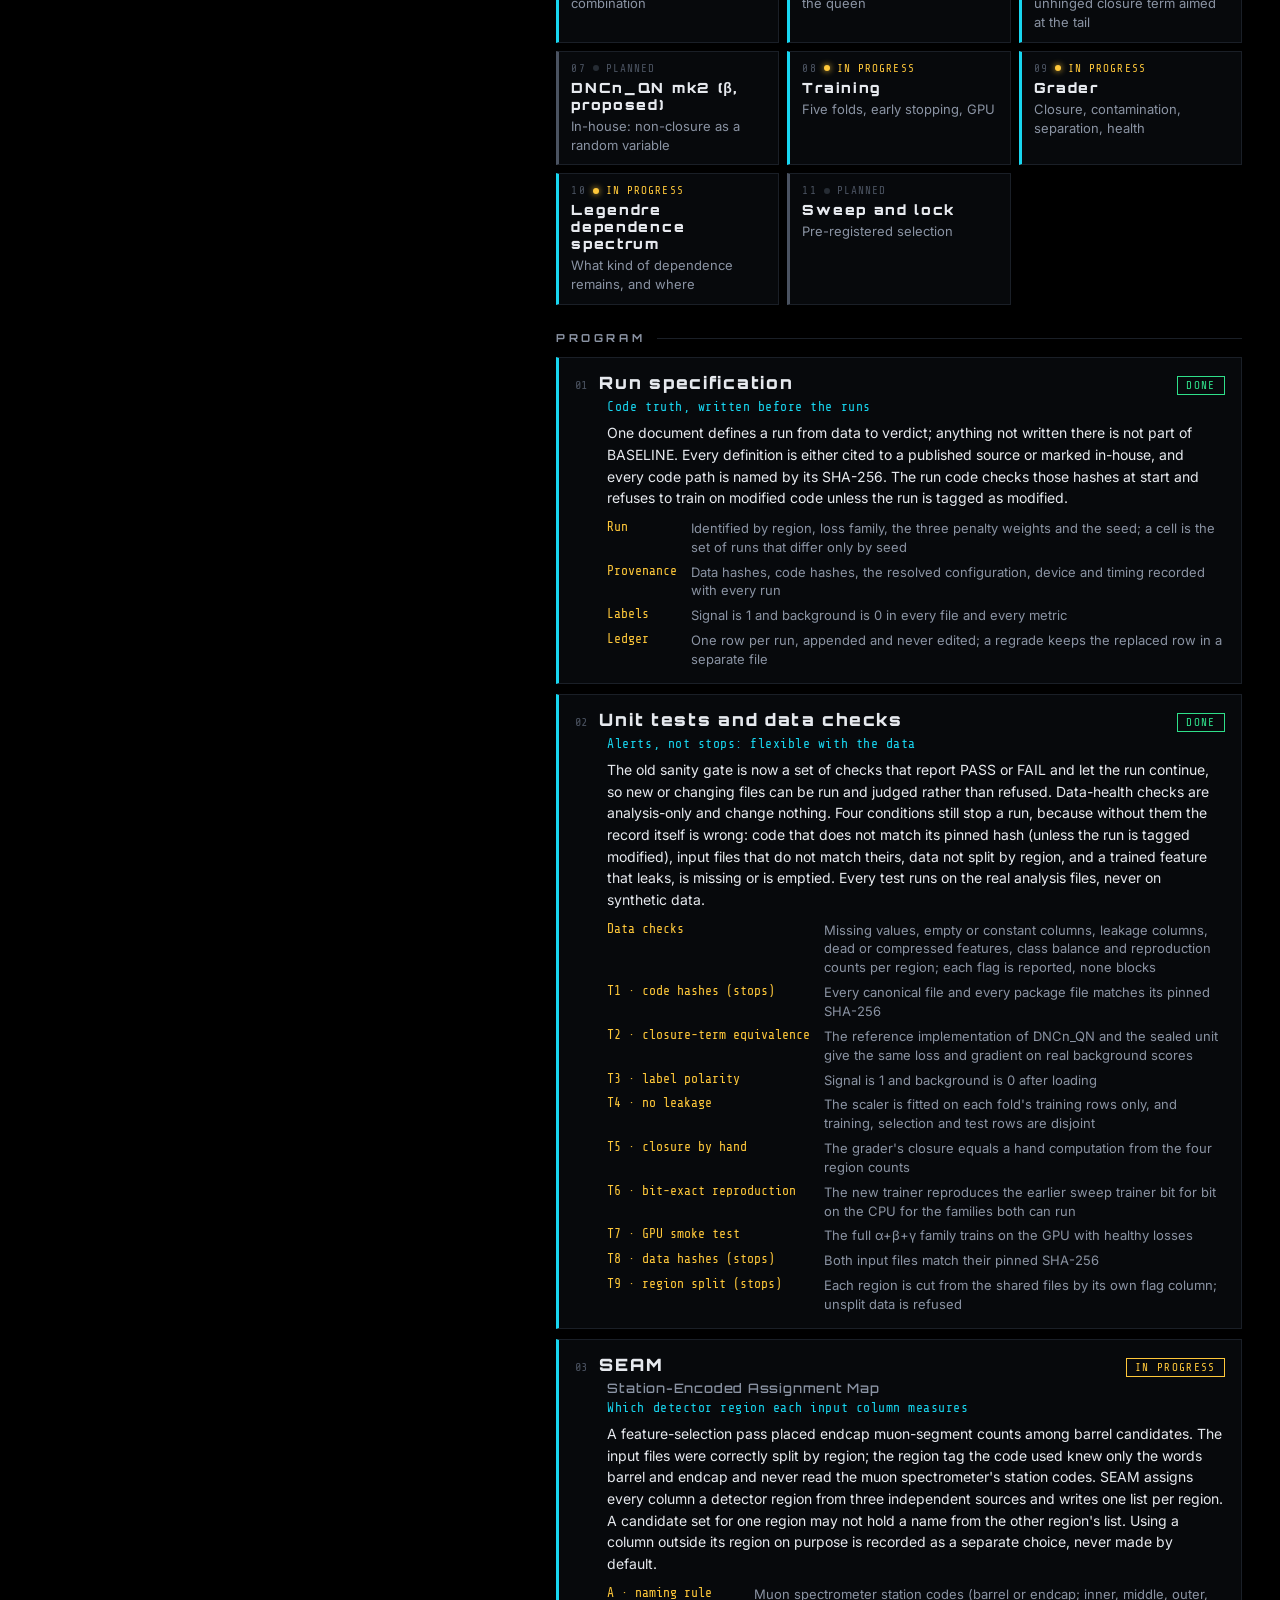
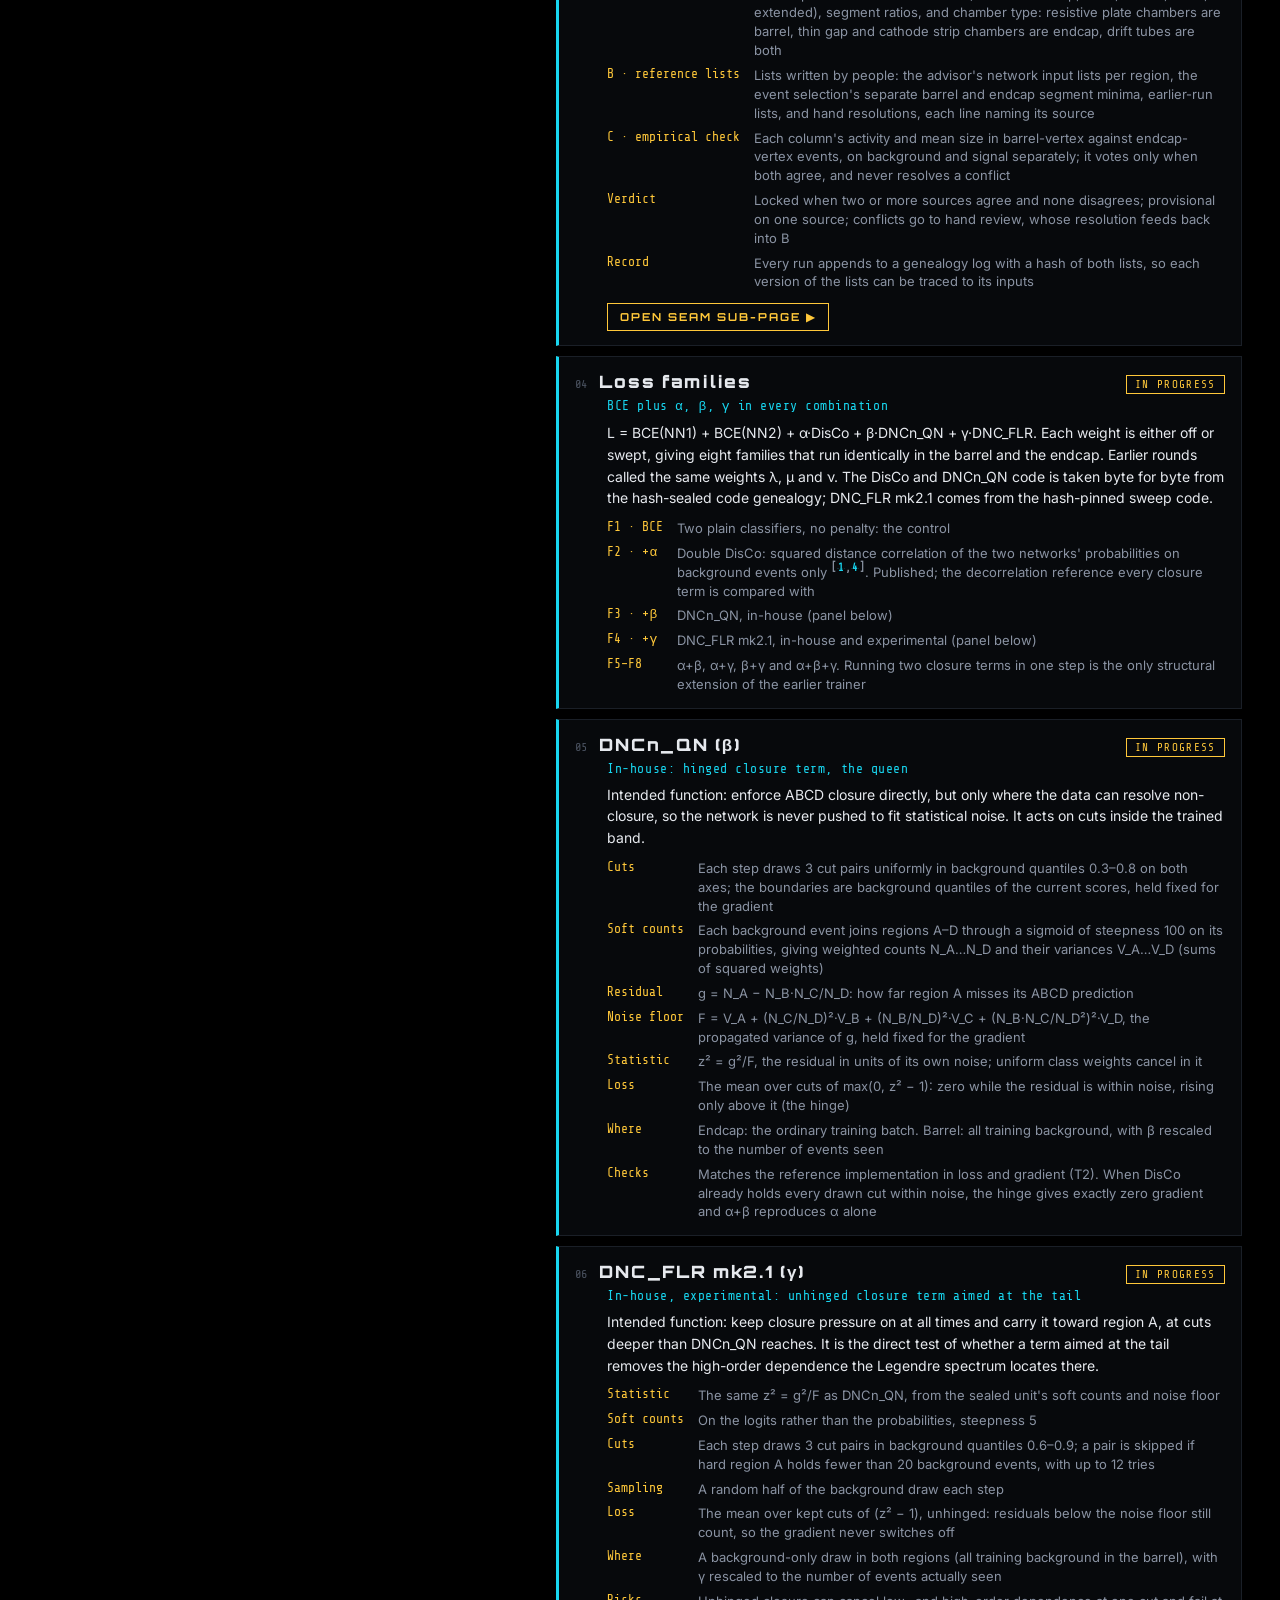
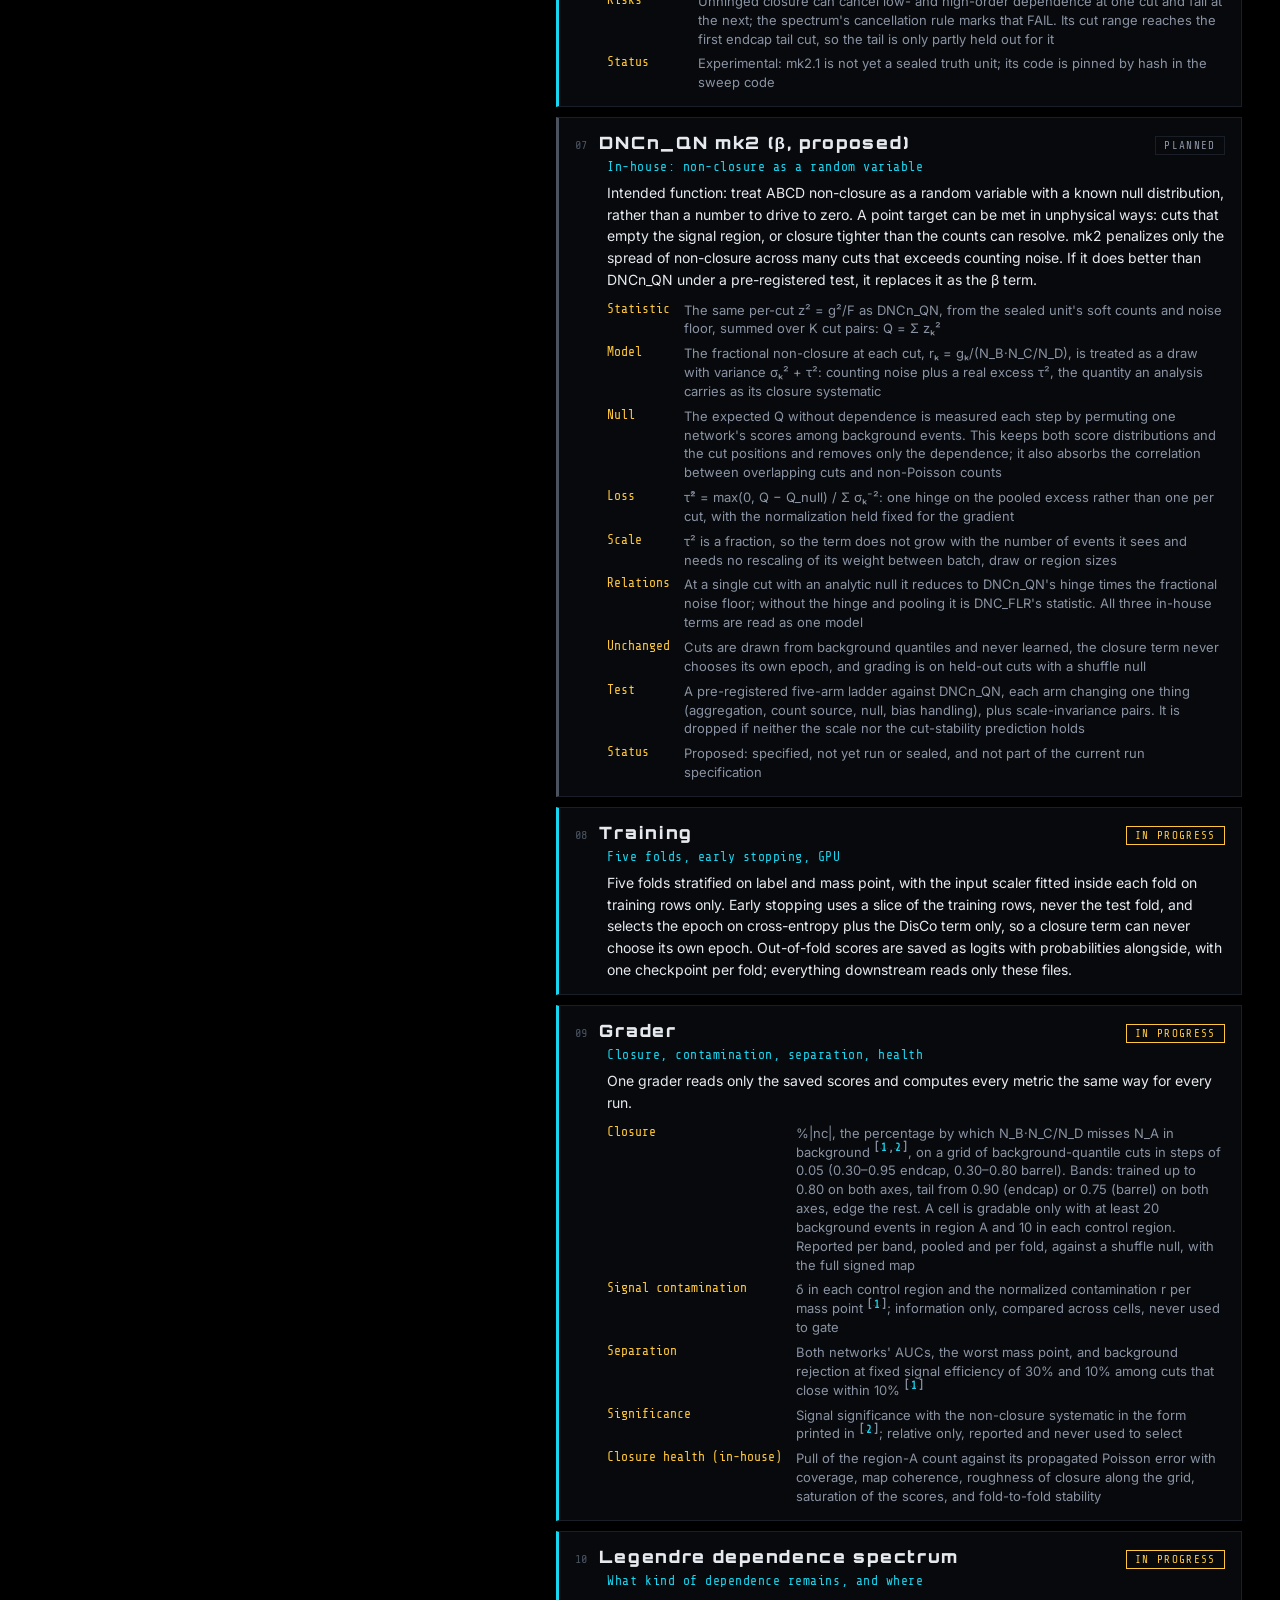
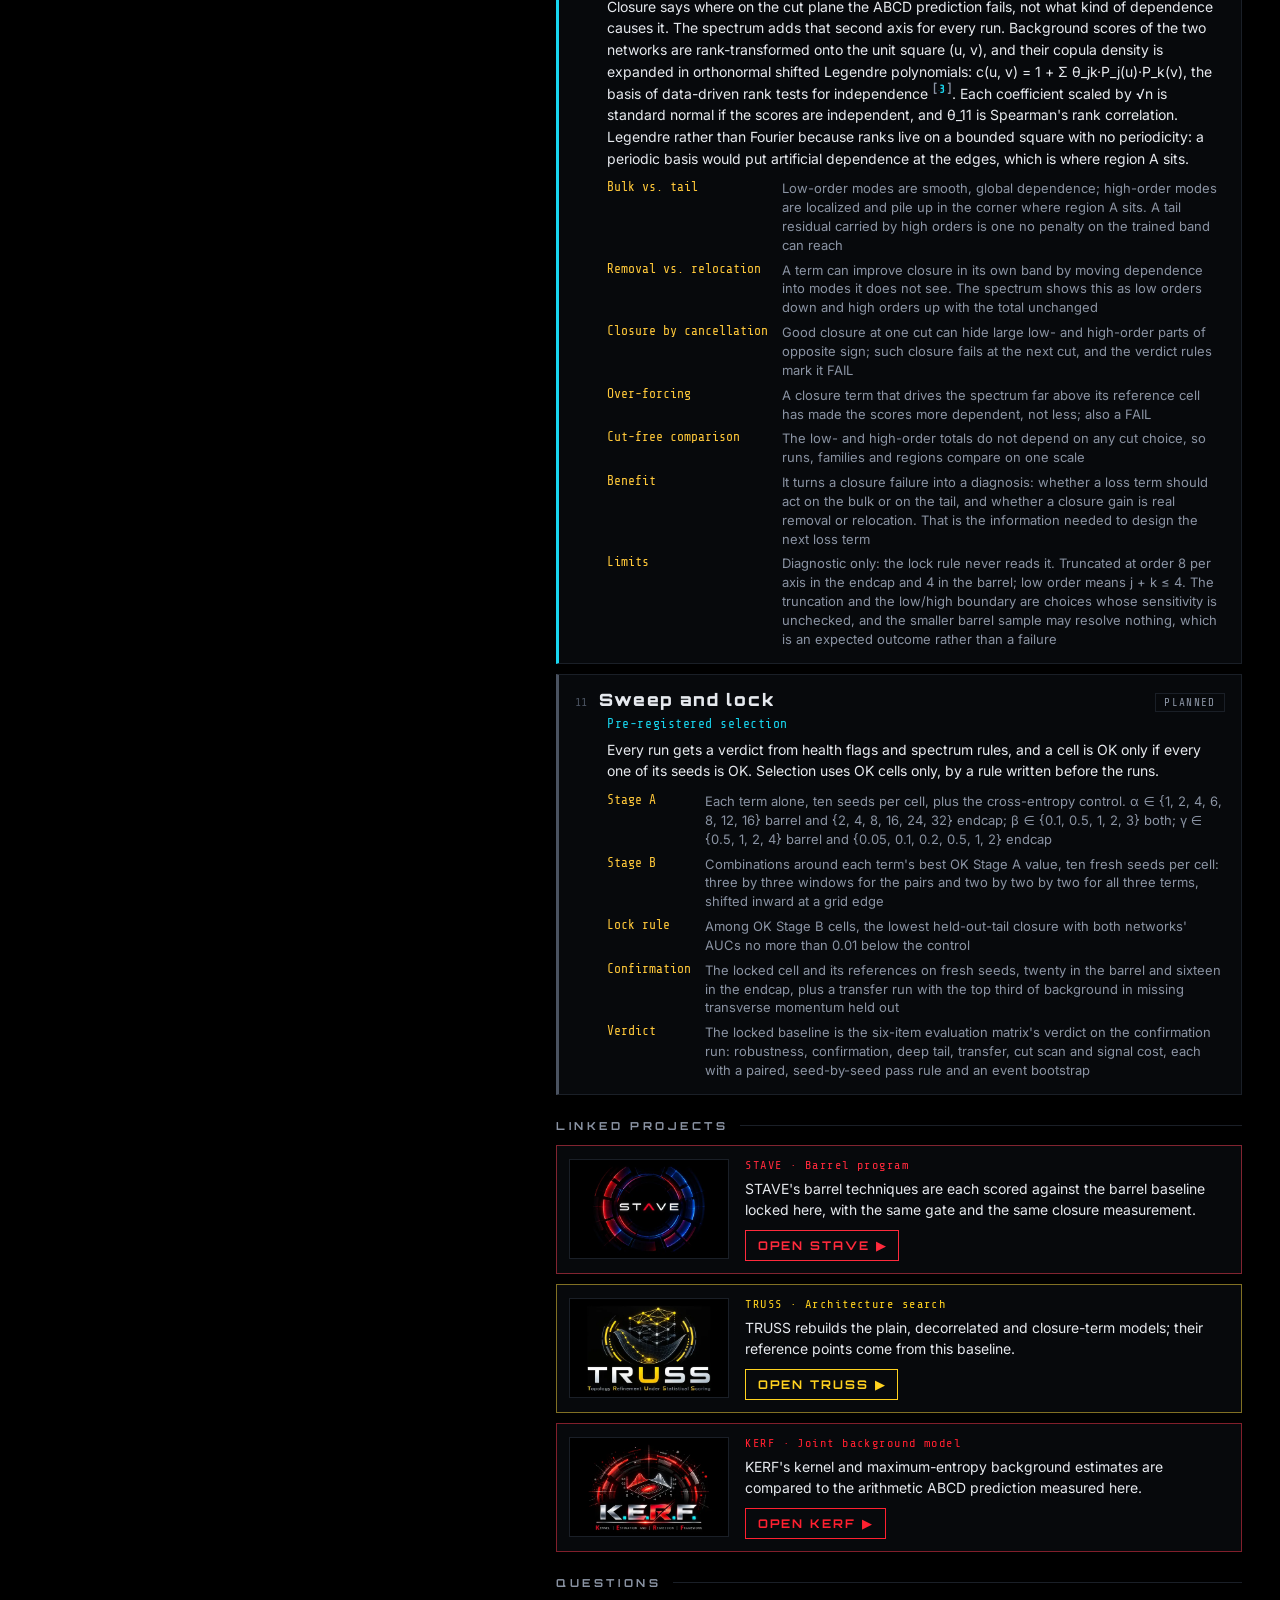
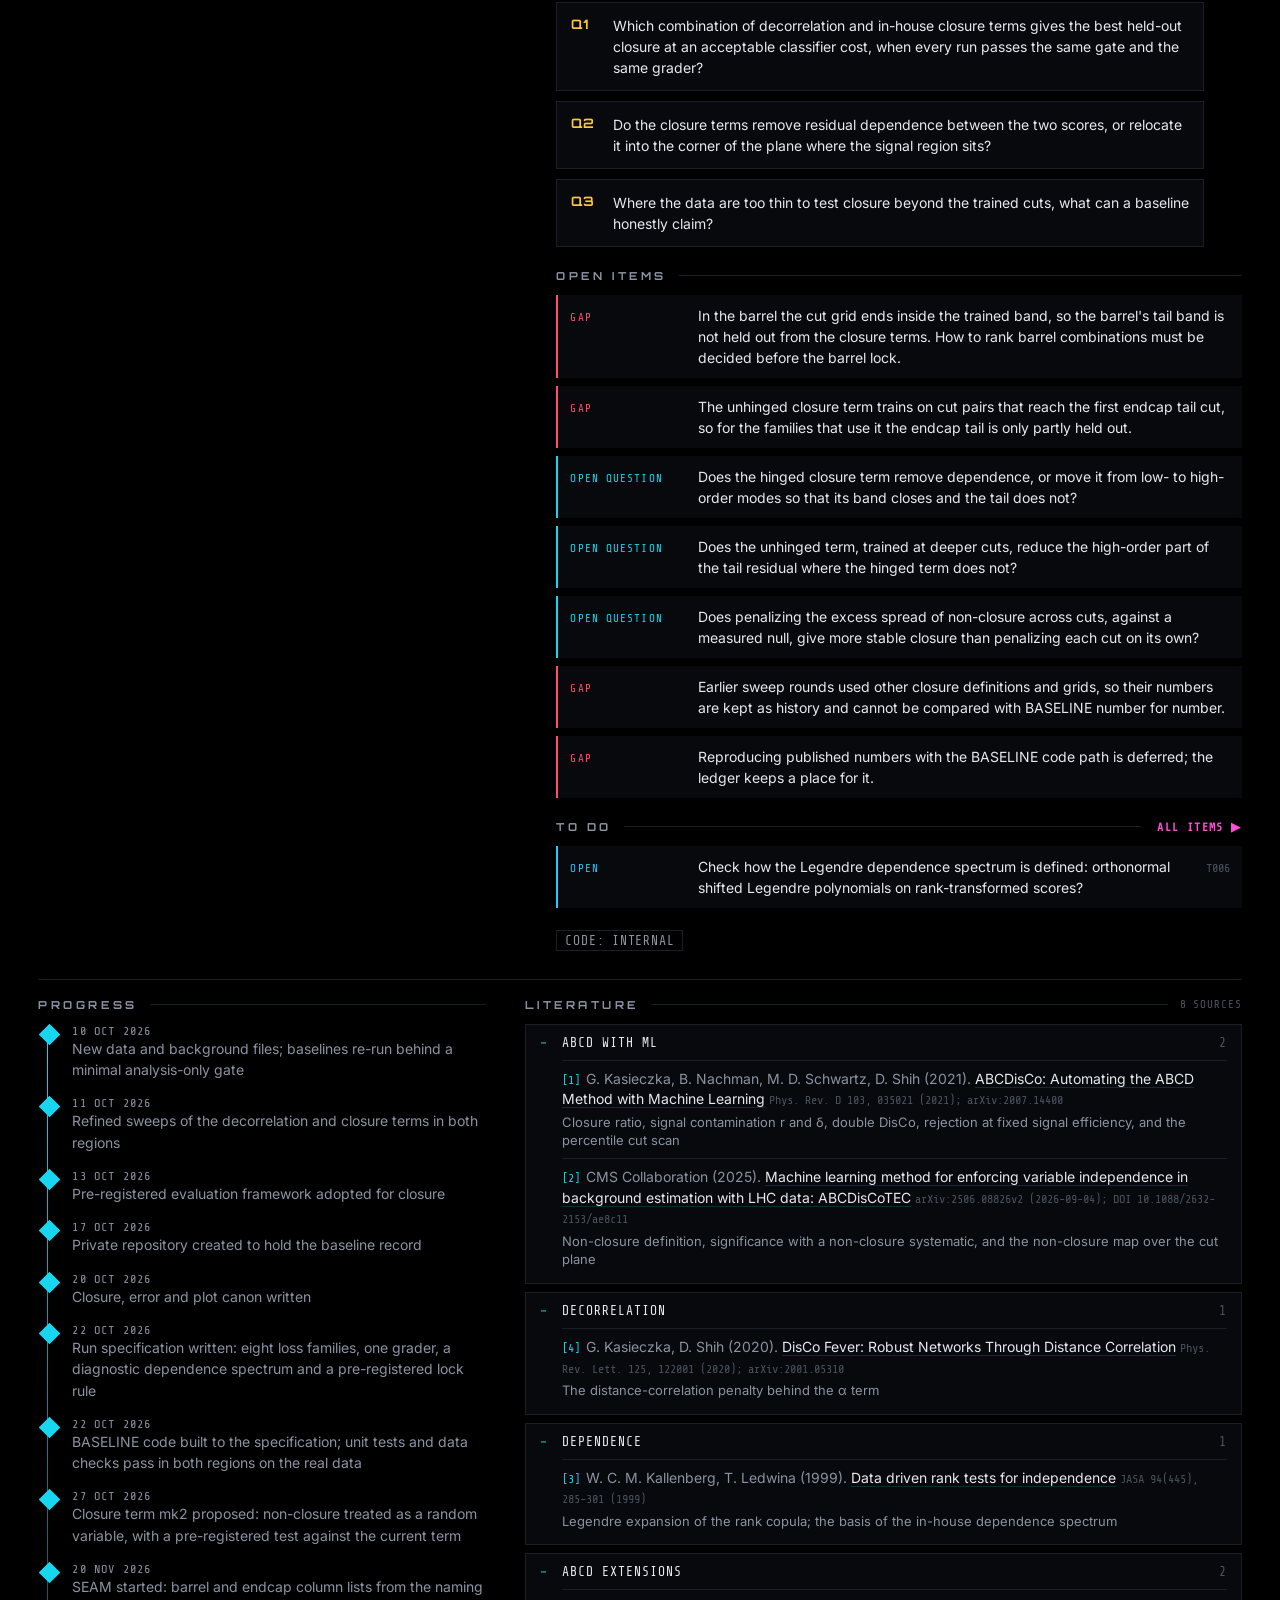
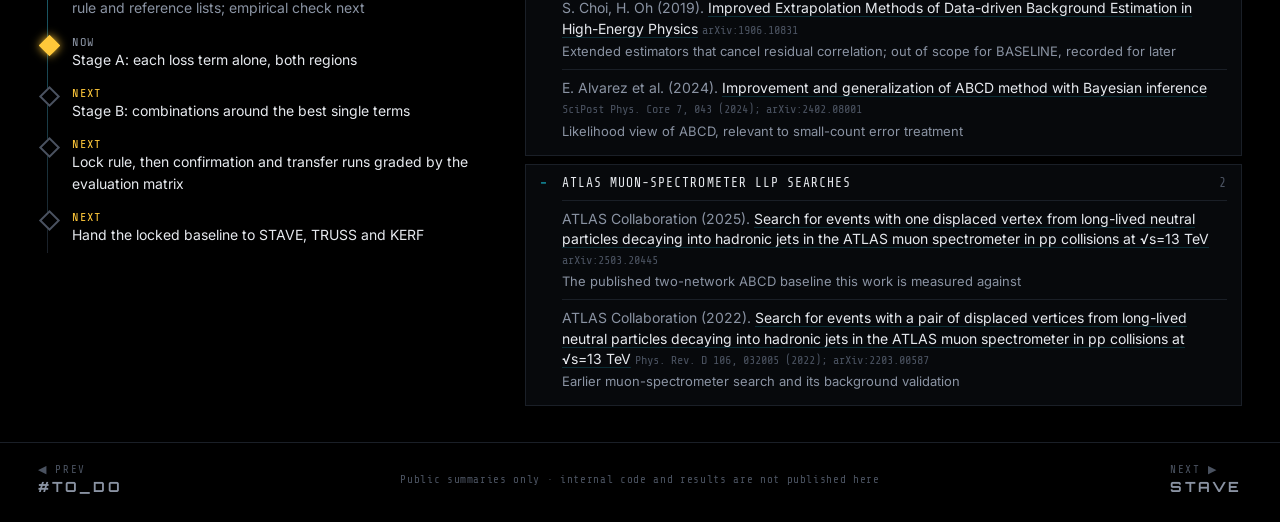
==== commit 28f998ff: "GAMBIT: August results, referee arms (G / closure / Asimov), directions; revised 2026-11-23" ====
--- a/index.html
+++ b/index.html
@@ -16,7 +16,7 @@
 <link rel="preconnect" href="https://fonts.gstatic.com" crossorigin>
 <link href="https://fonts.googleapis.com/css2?family=Orbitron:wght@500;700;900&family=Share+Tech+Mono&family=Inter:wght@400;500&display=swap" rel="stylesheet">
 <link rel="stylesheet" href="assets/vendor/katex/katex.min.css">
-<link rel="stylesheet" href="assets/css/deck.css?v=4a5eae8679">
+<link rel="stylesheet" href="assets/css/deck.css?v=2a7bbb77a1">
 </head>
 <body>
 <div class="grid-bg" aria-hidden="true"></div>
@@ -194,7 +194,7 @@
 <noscript><p class="noscript">This page needs JavaScript to load the project deck.</p></noscript>
 <script src="assets/vendor/katex/katex.min.js"></script>
 <script src="assets/vendor/katex/contrib/auto-render.min.js"></script>
-<script src="assets/js/registry.js?v=d6f3df3ae0"></script>
-<script src="assets/js/deck.js?v=6b7127ee6e"></script>
+<script src="assets/js/registry.js?v=f5fc6f9129"></script>
+<script src="assets/js/deck.js?v=125a57271d"></script>
 </body>
 </html>
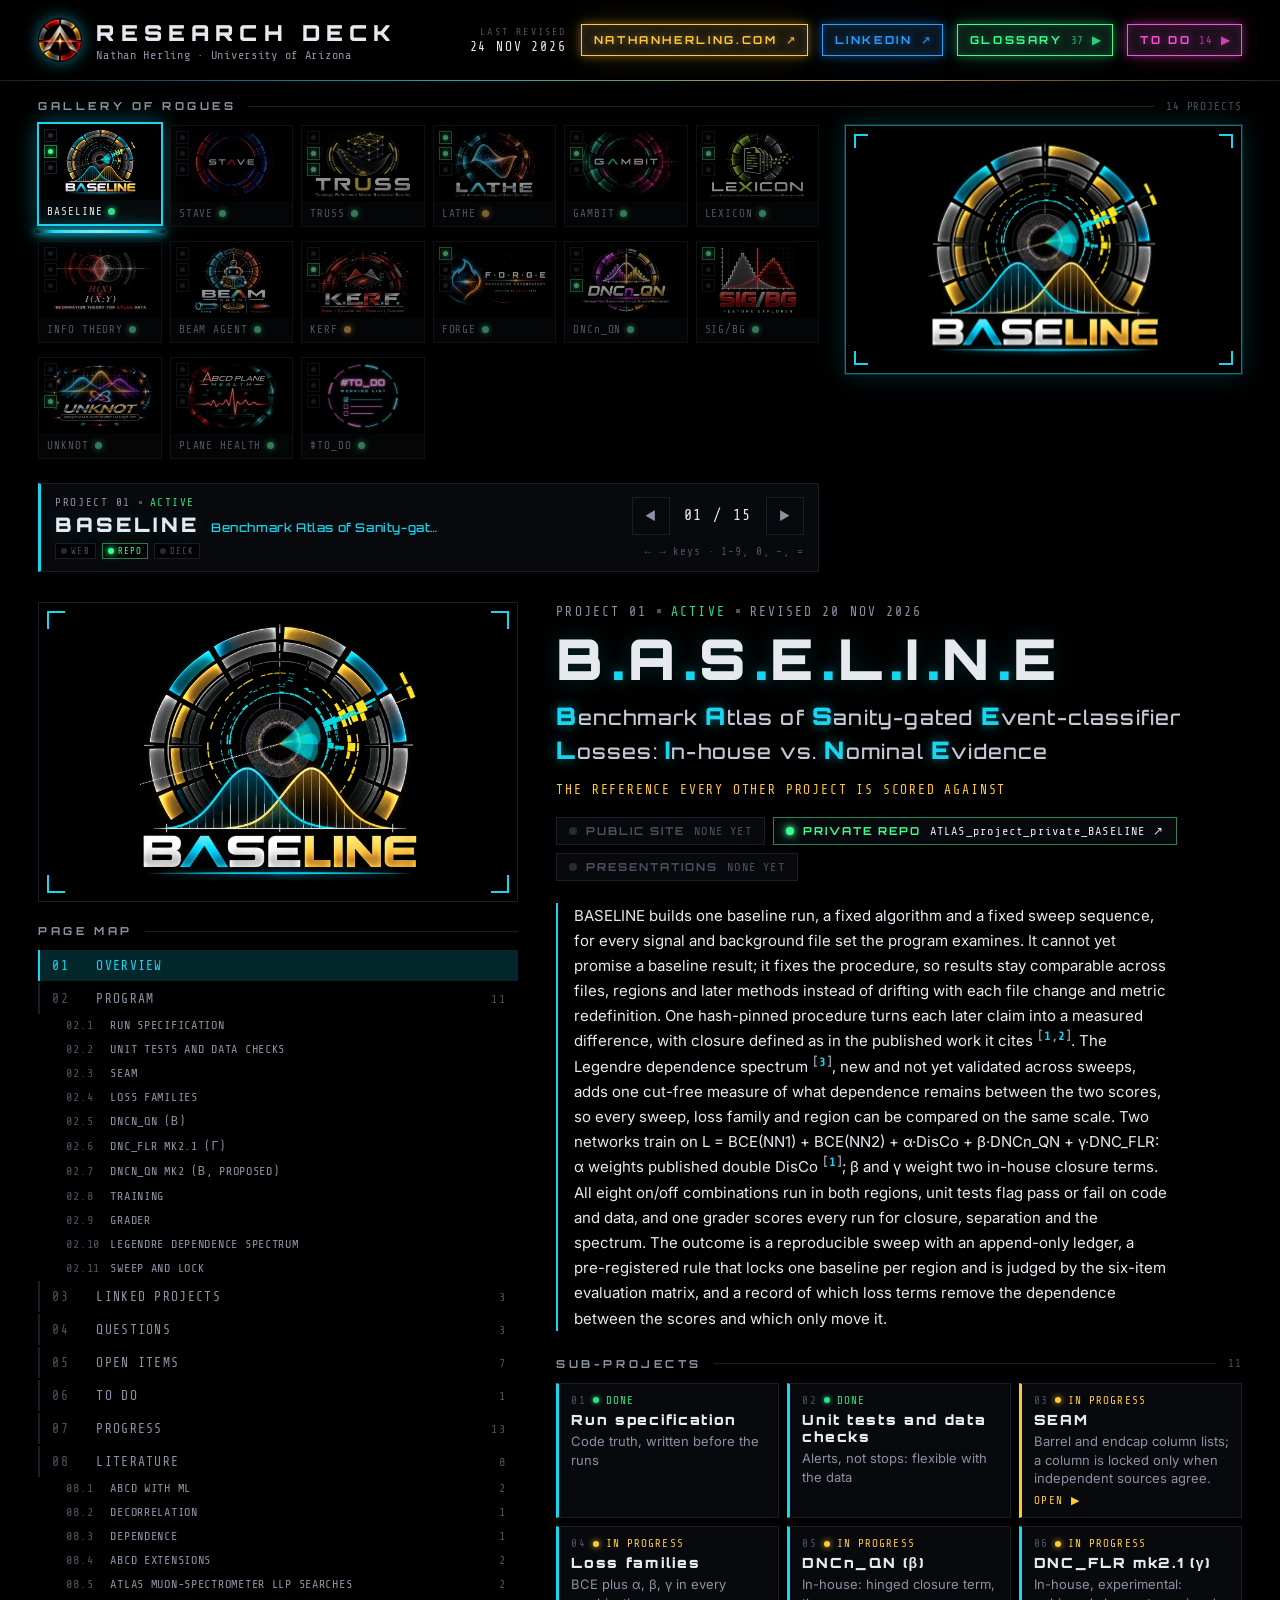
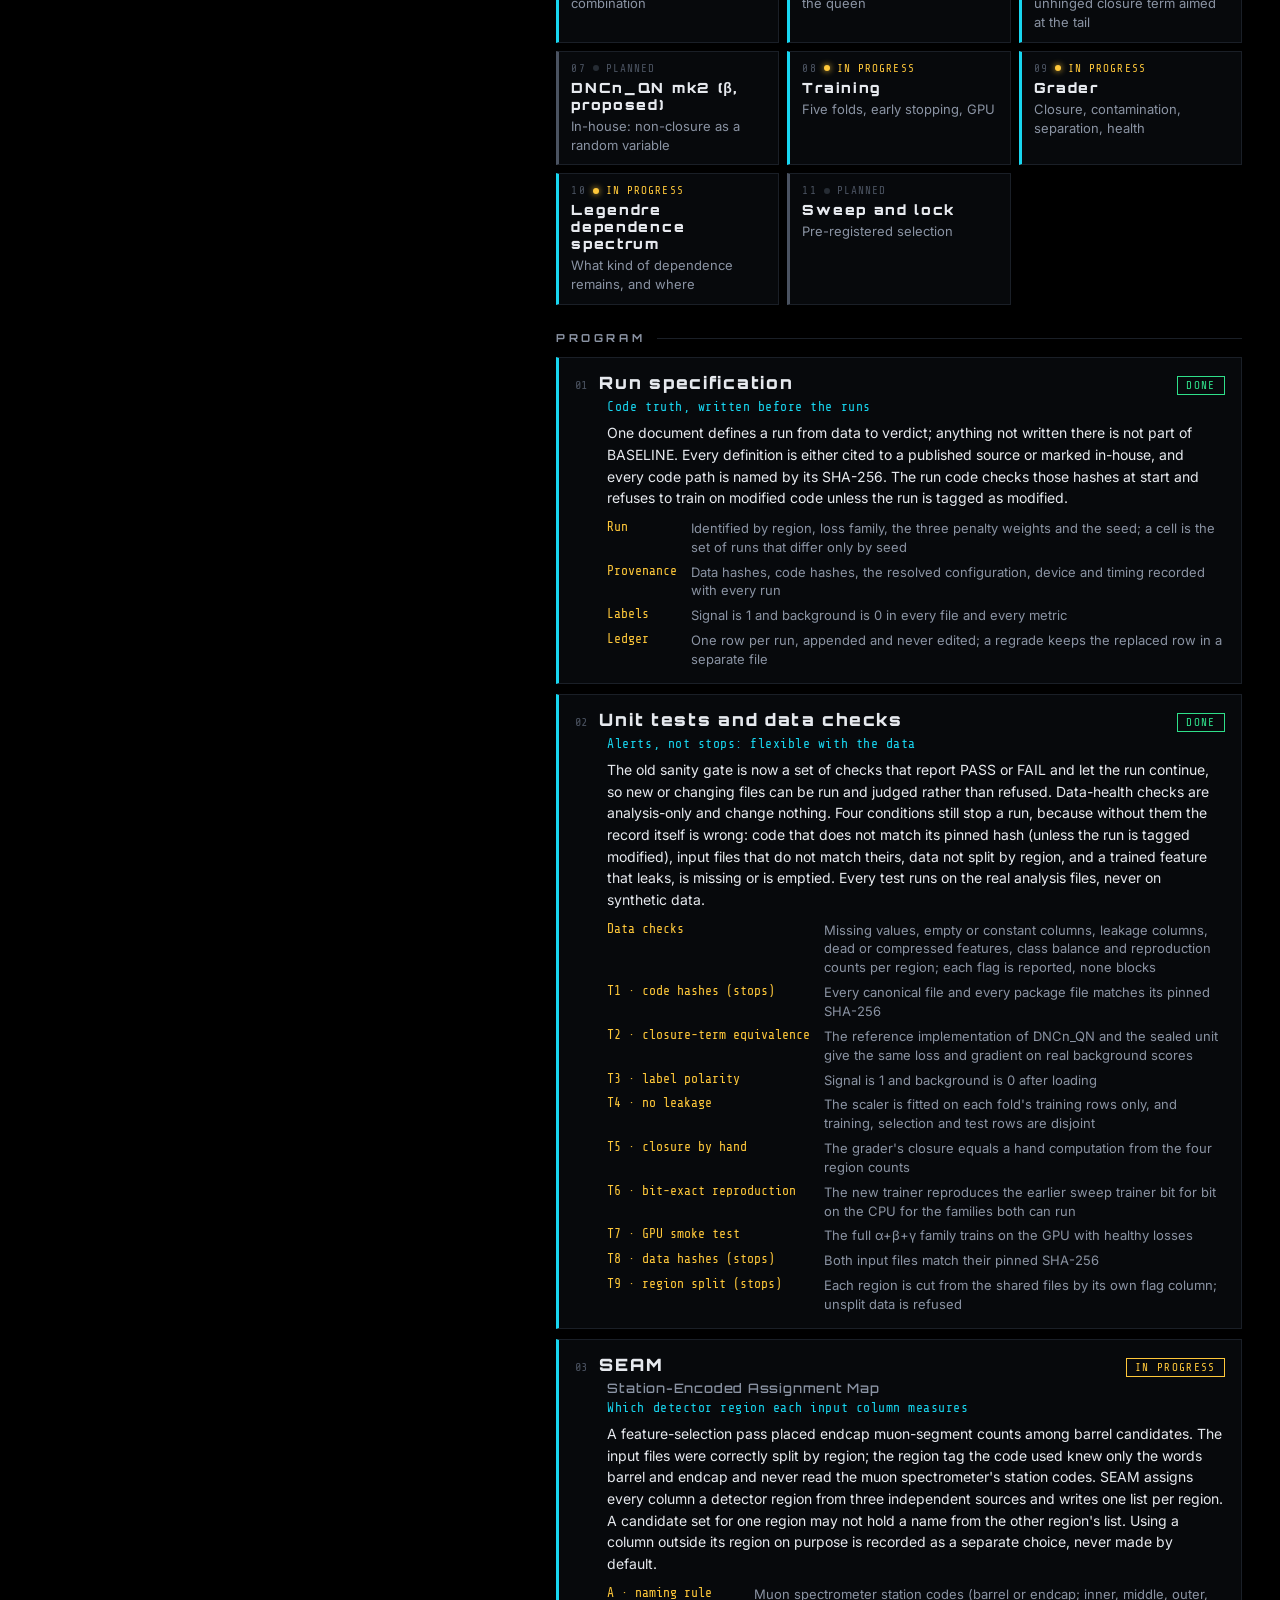
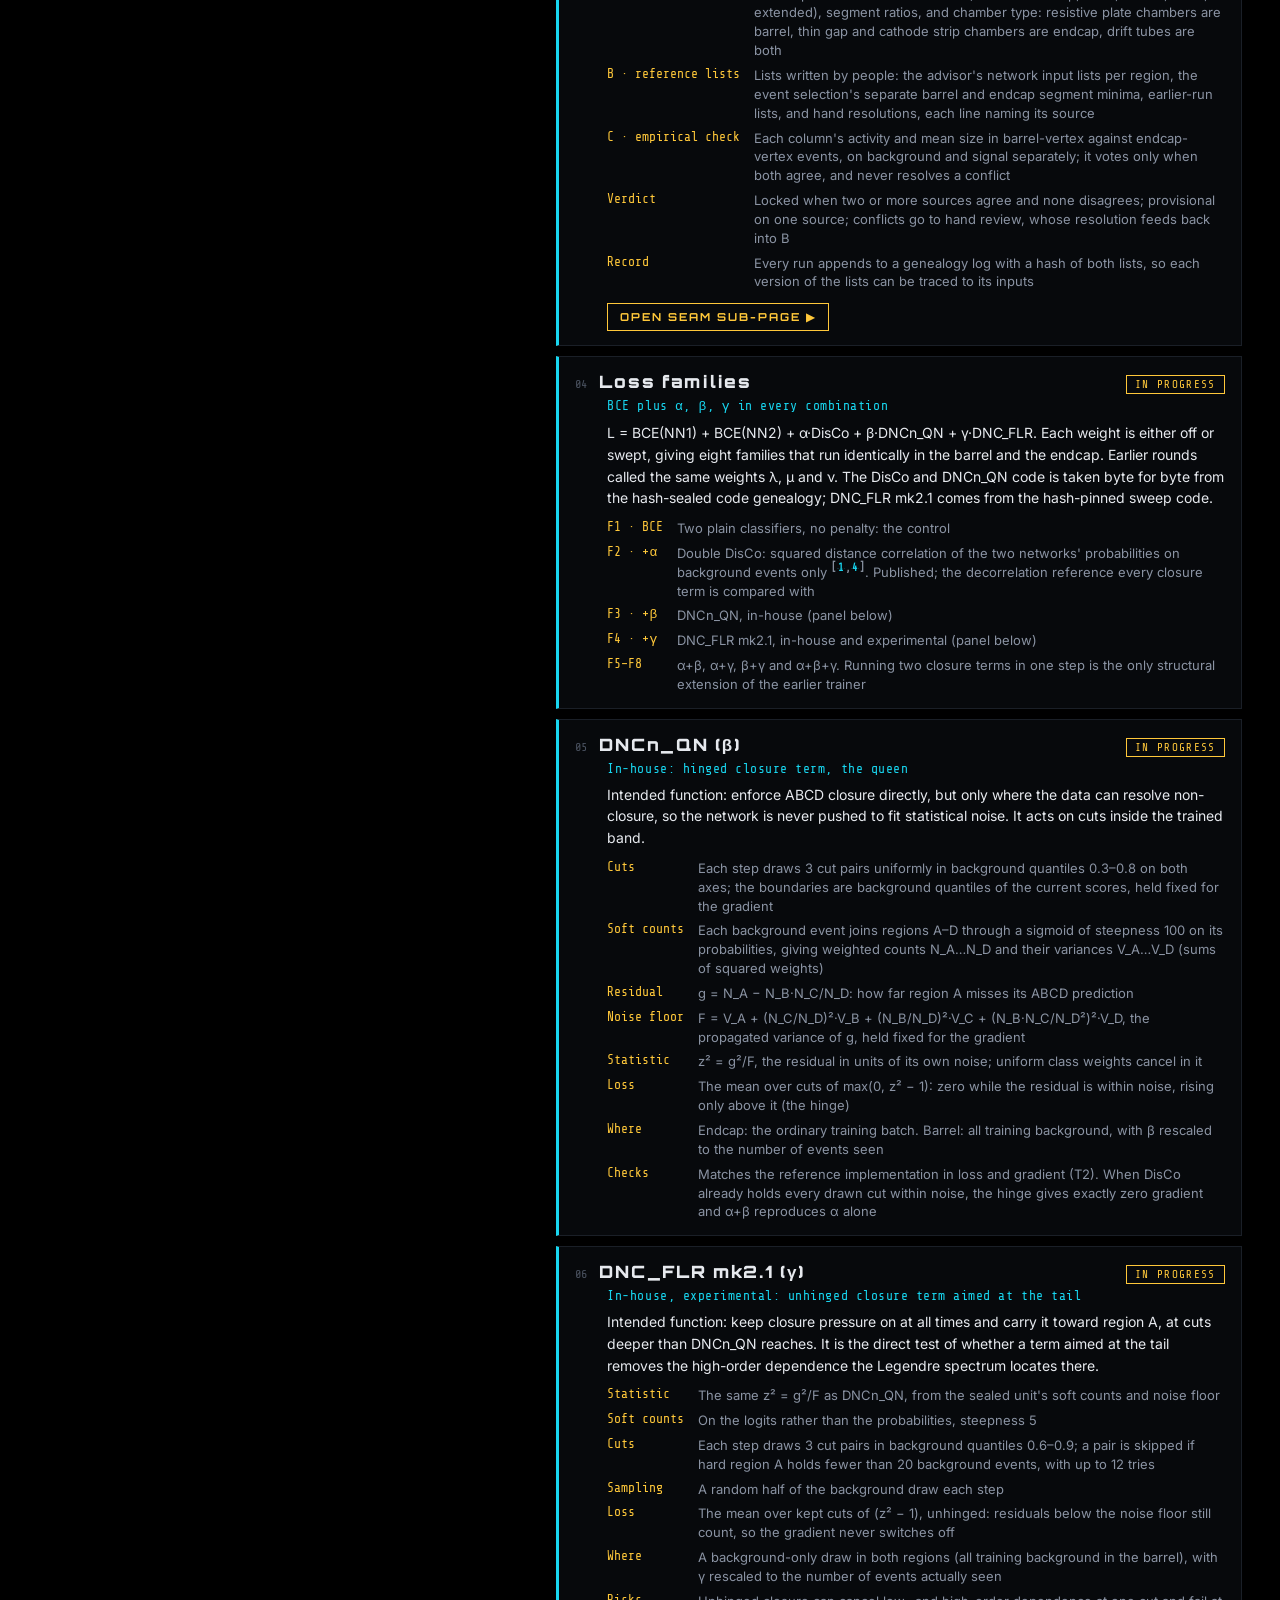
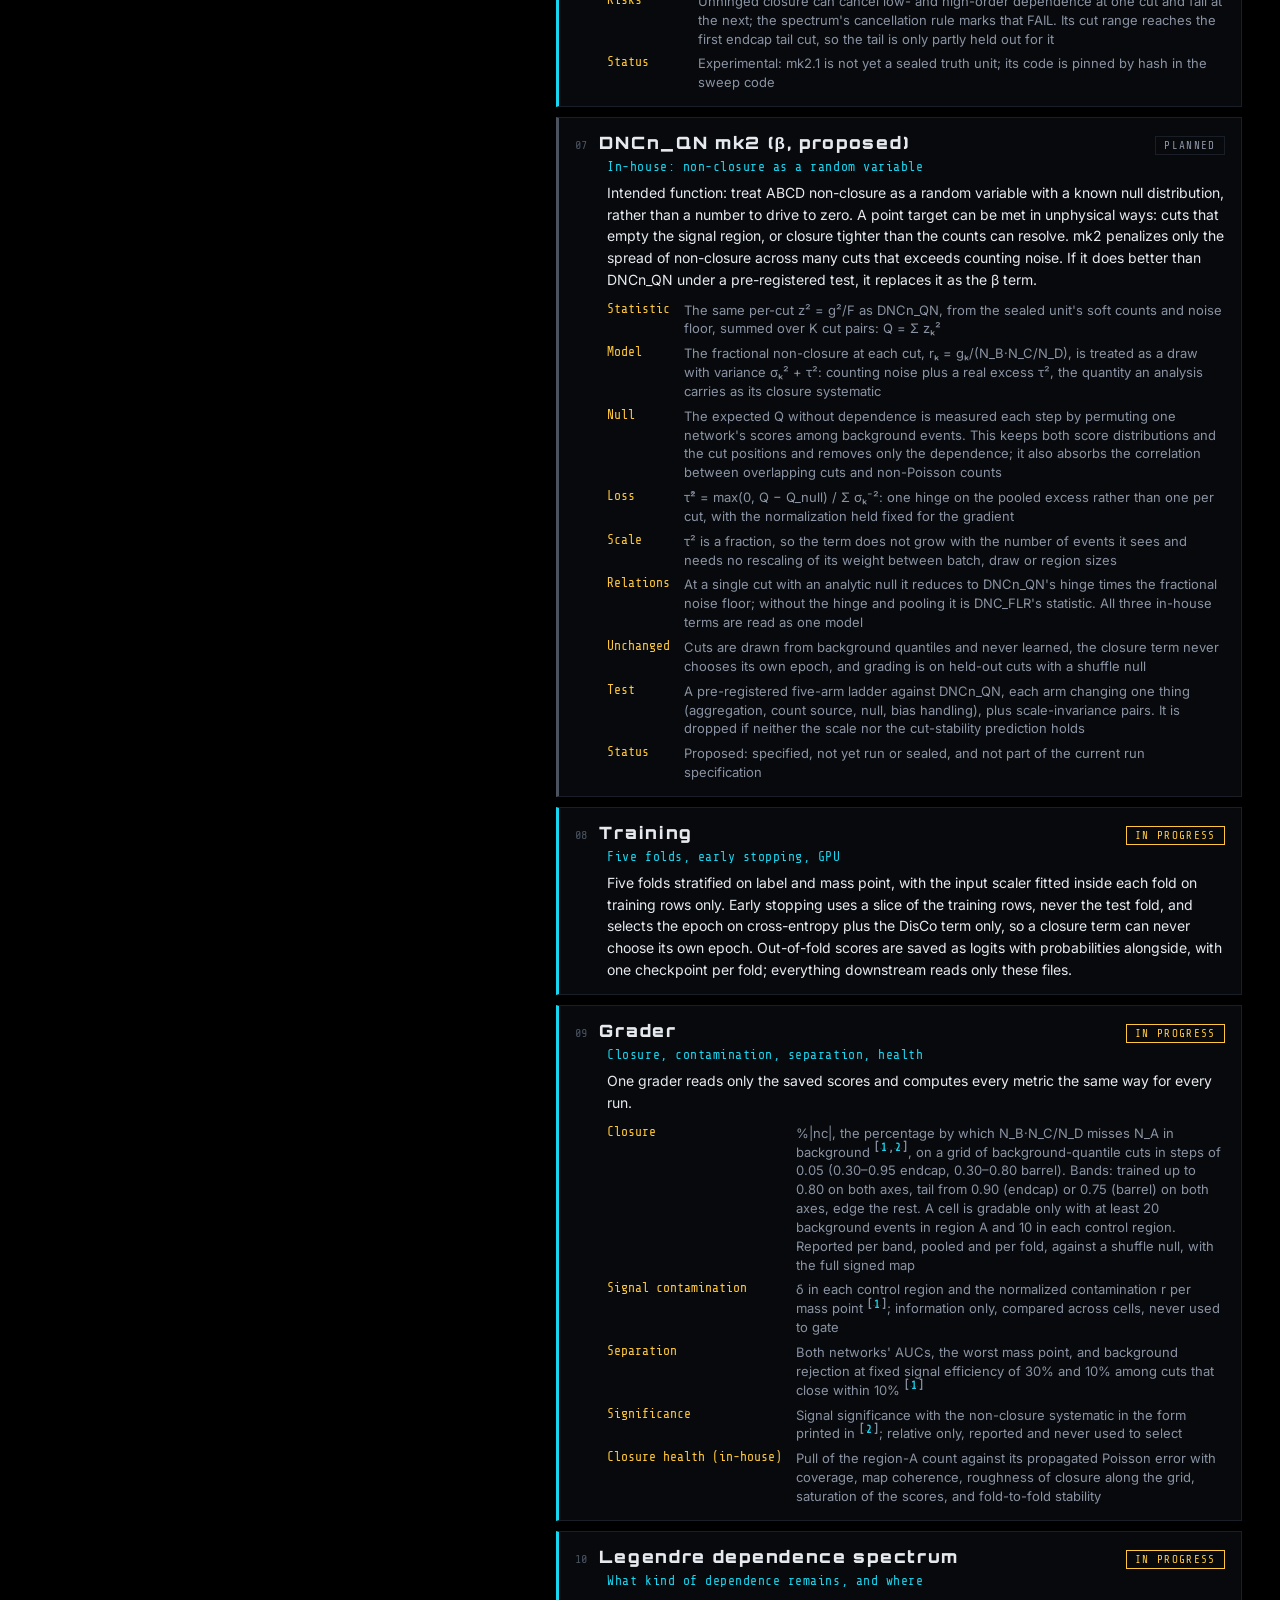
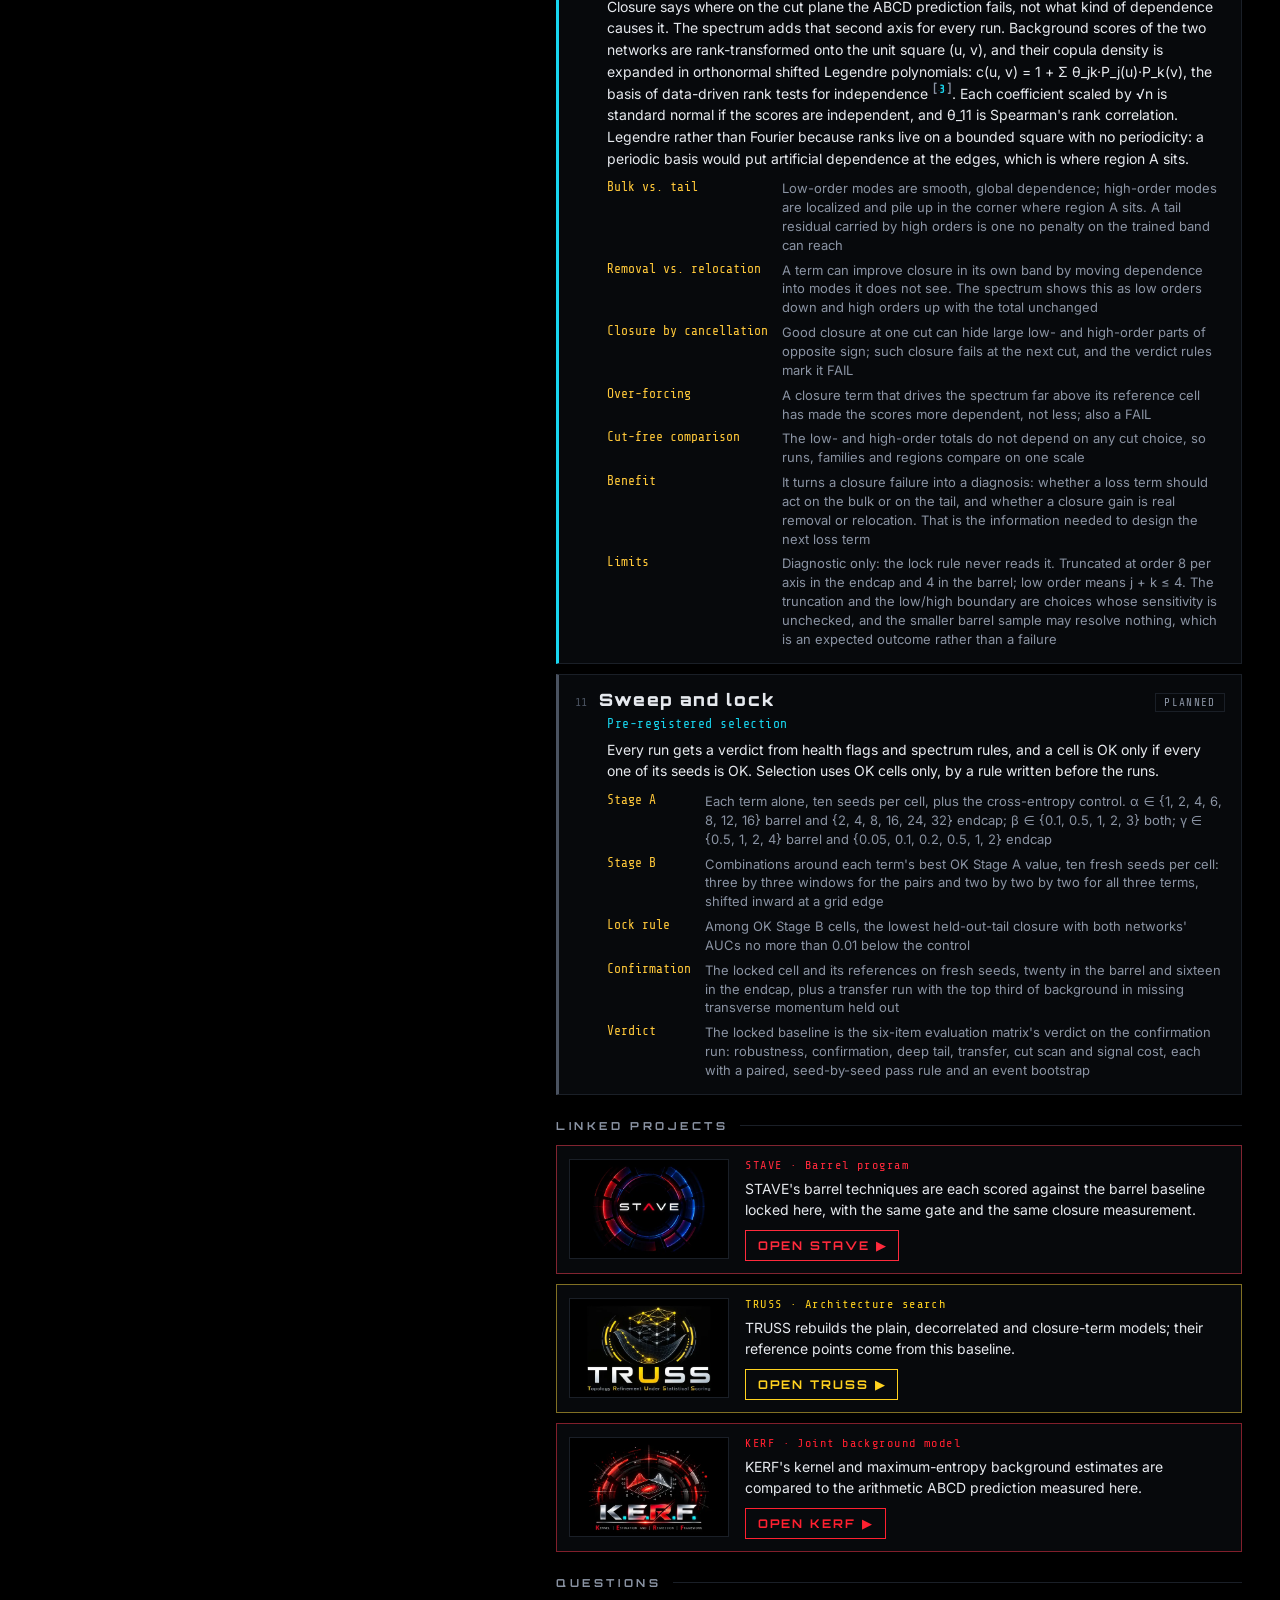
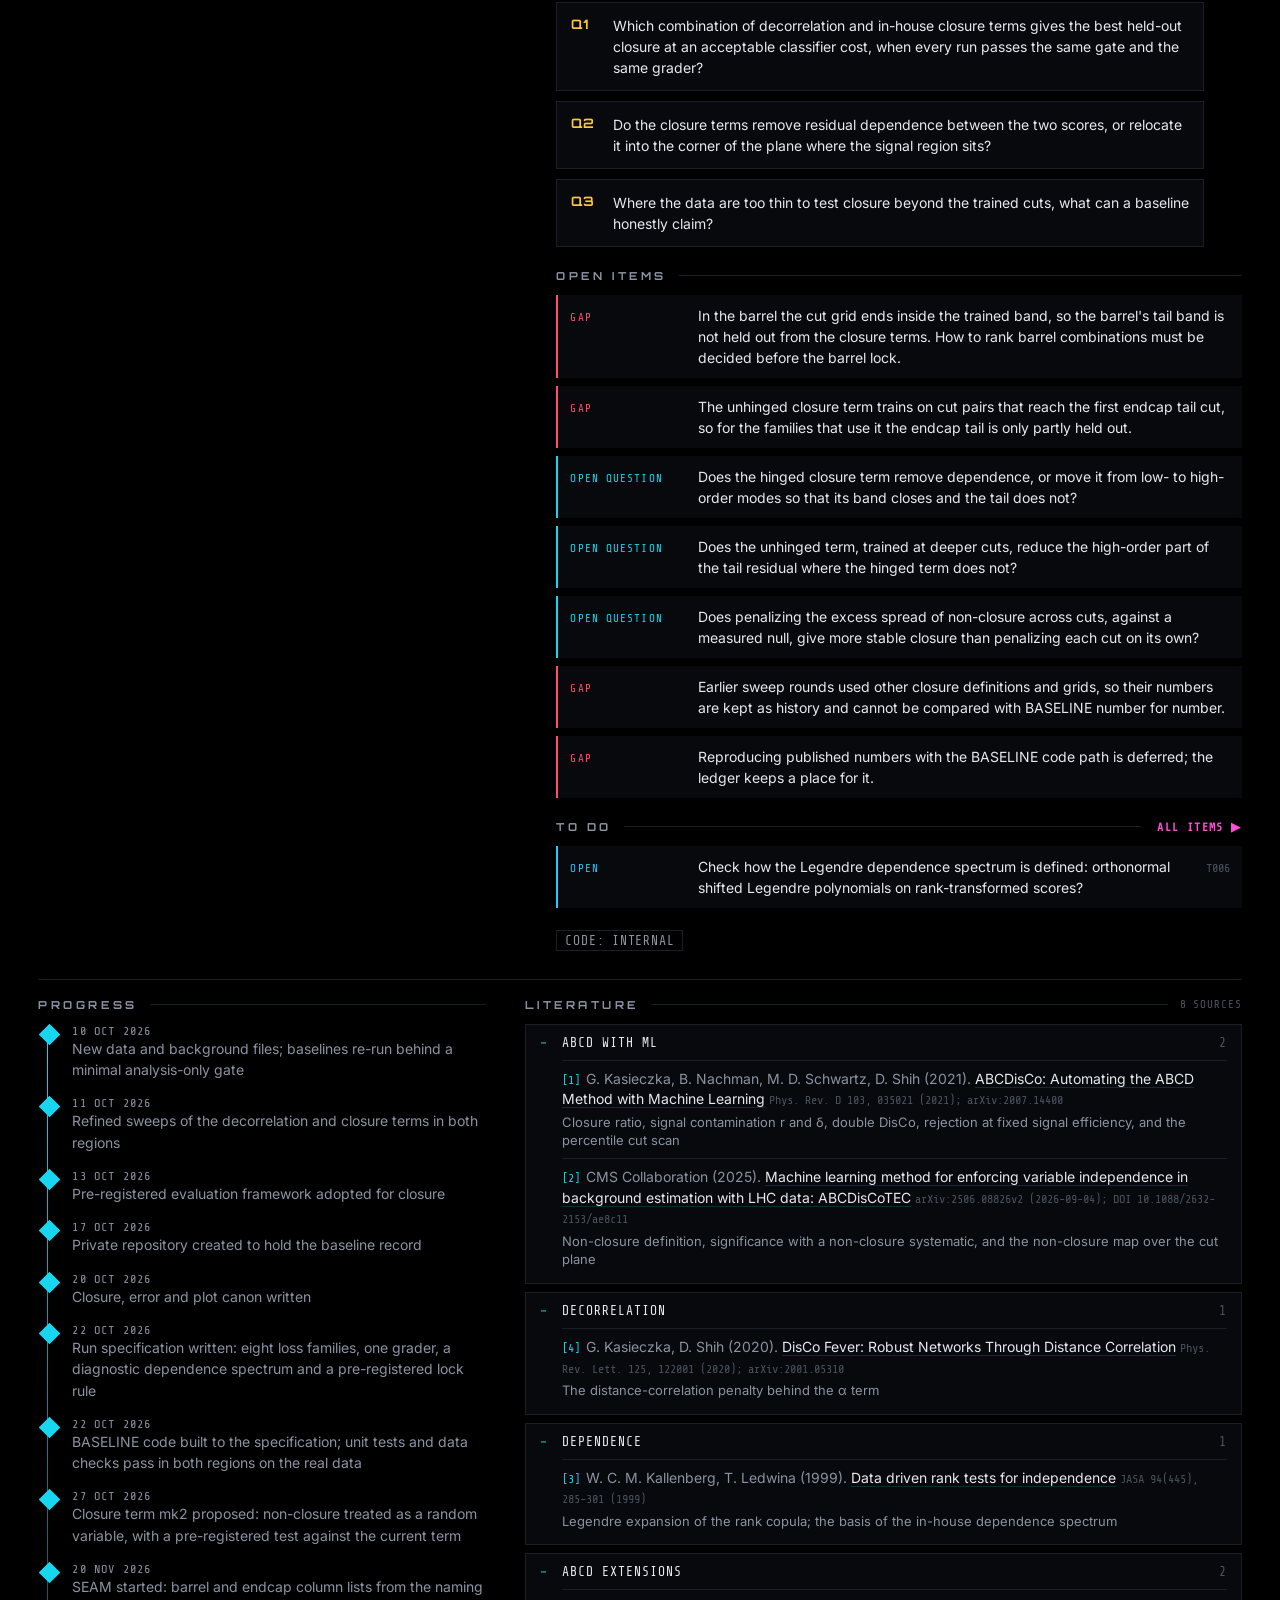
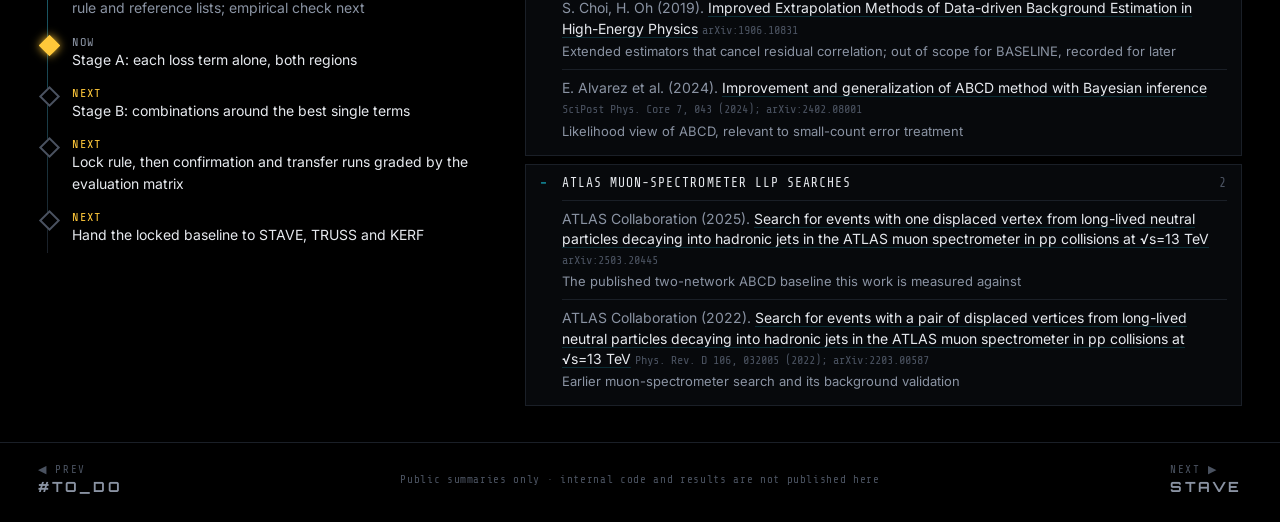
==== commit 3ccff359: "GAMBIT: closure-blind design sub-page (four questions, arms, alert flags, feature-score feedback, po" ====
--- a/index.html
+++ b/index.html
@@ -194,7 +194,7 @@
 <noscript><p class="noscript">This page needs JavaScript to load the project deck.</p></noscript>
 <script src="assets/vendor/katex/katex.min.js"></script>
 <script src="assets/vendor/katex/contrib/auto-render.min.js"></script>
-<script src="assets/js/registry.js?v=f5fc6f9129"></script>
-<script src="assets/js/deck.js?v=125a57271d"></script>
+<script src="assets/js/registry.js?v=1afa91154b"></script>
+<script src="assets/js/deck.js?v=f4eeab1d20"></script>
 </body>
 </html>
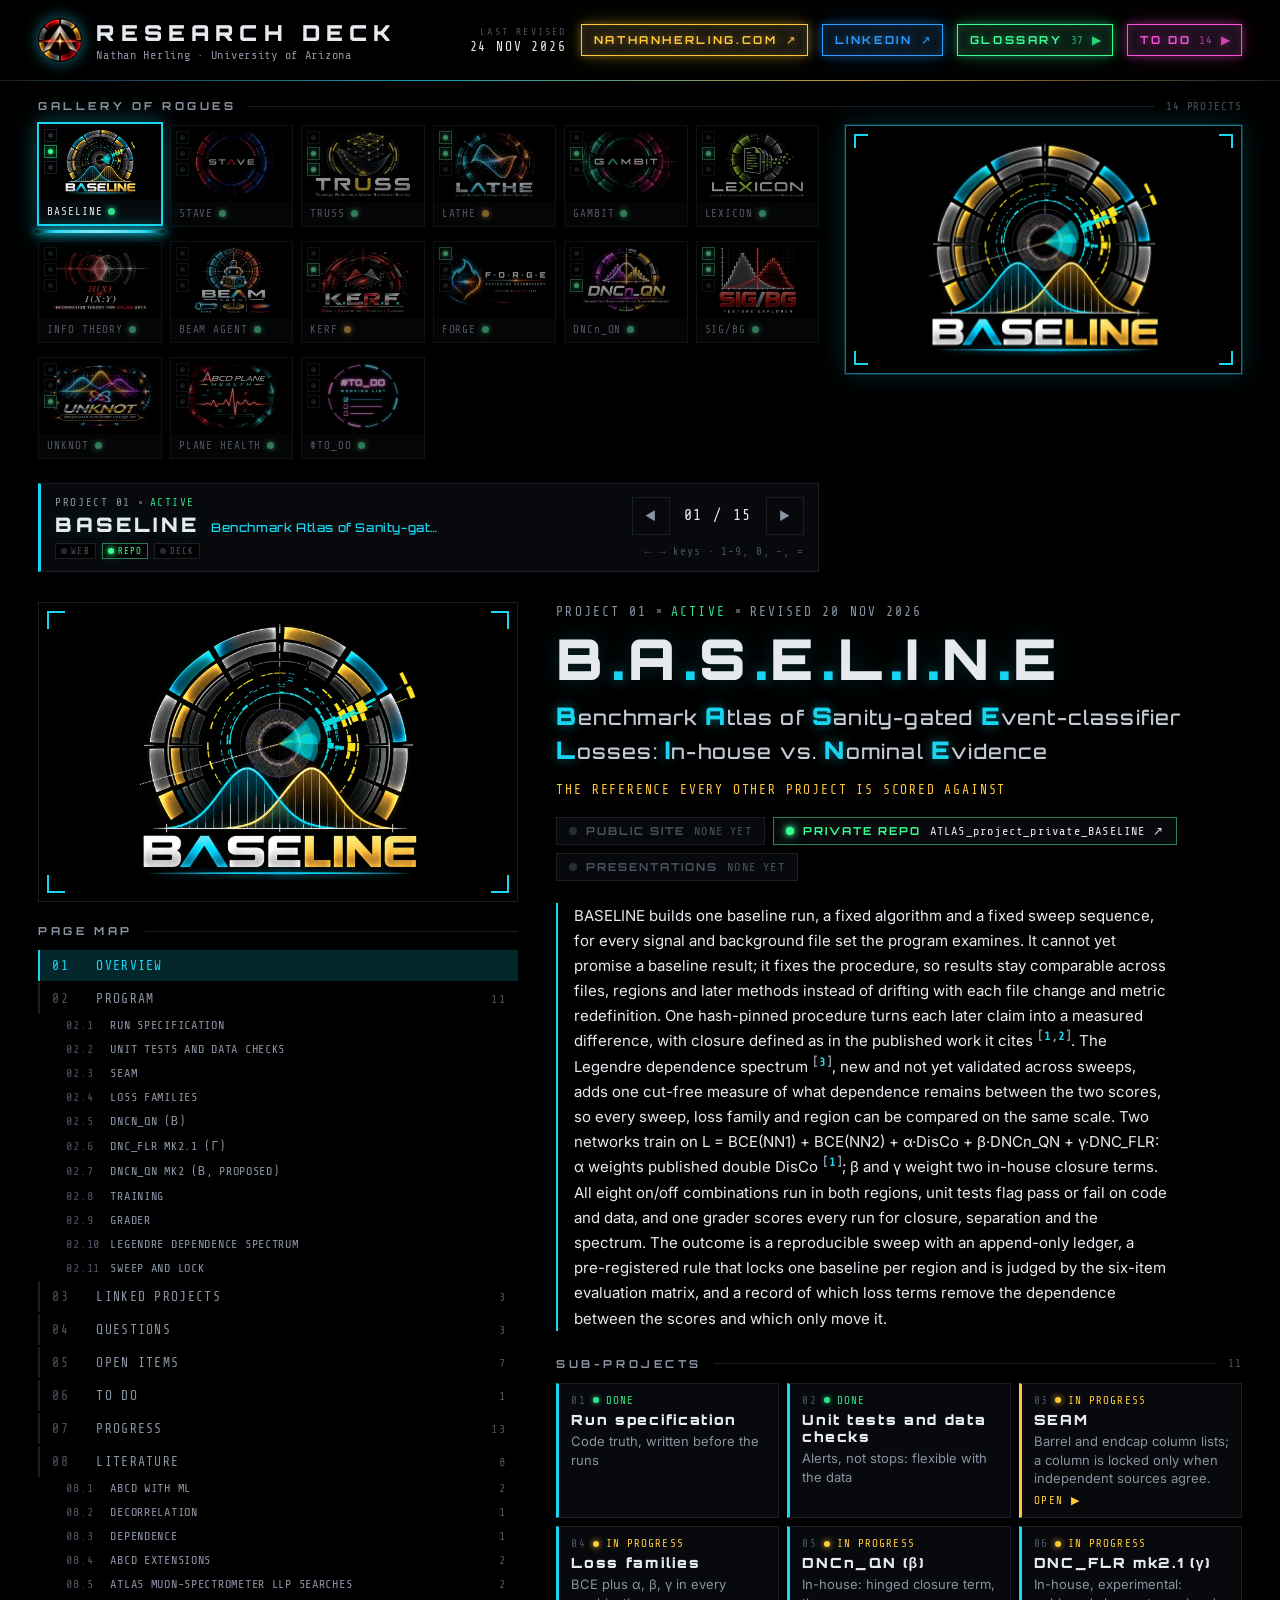
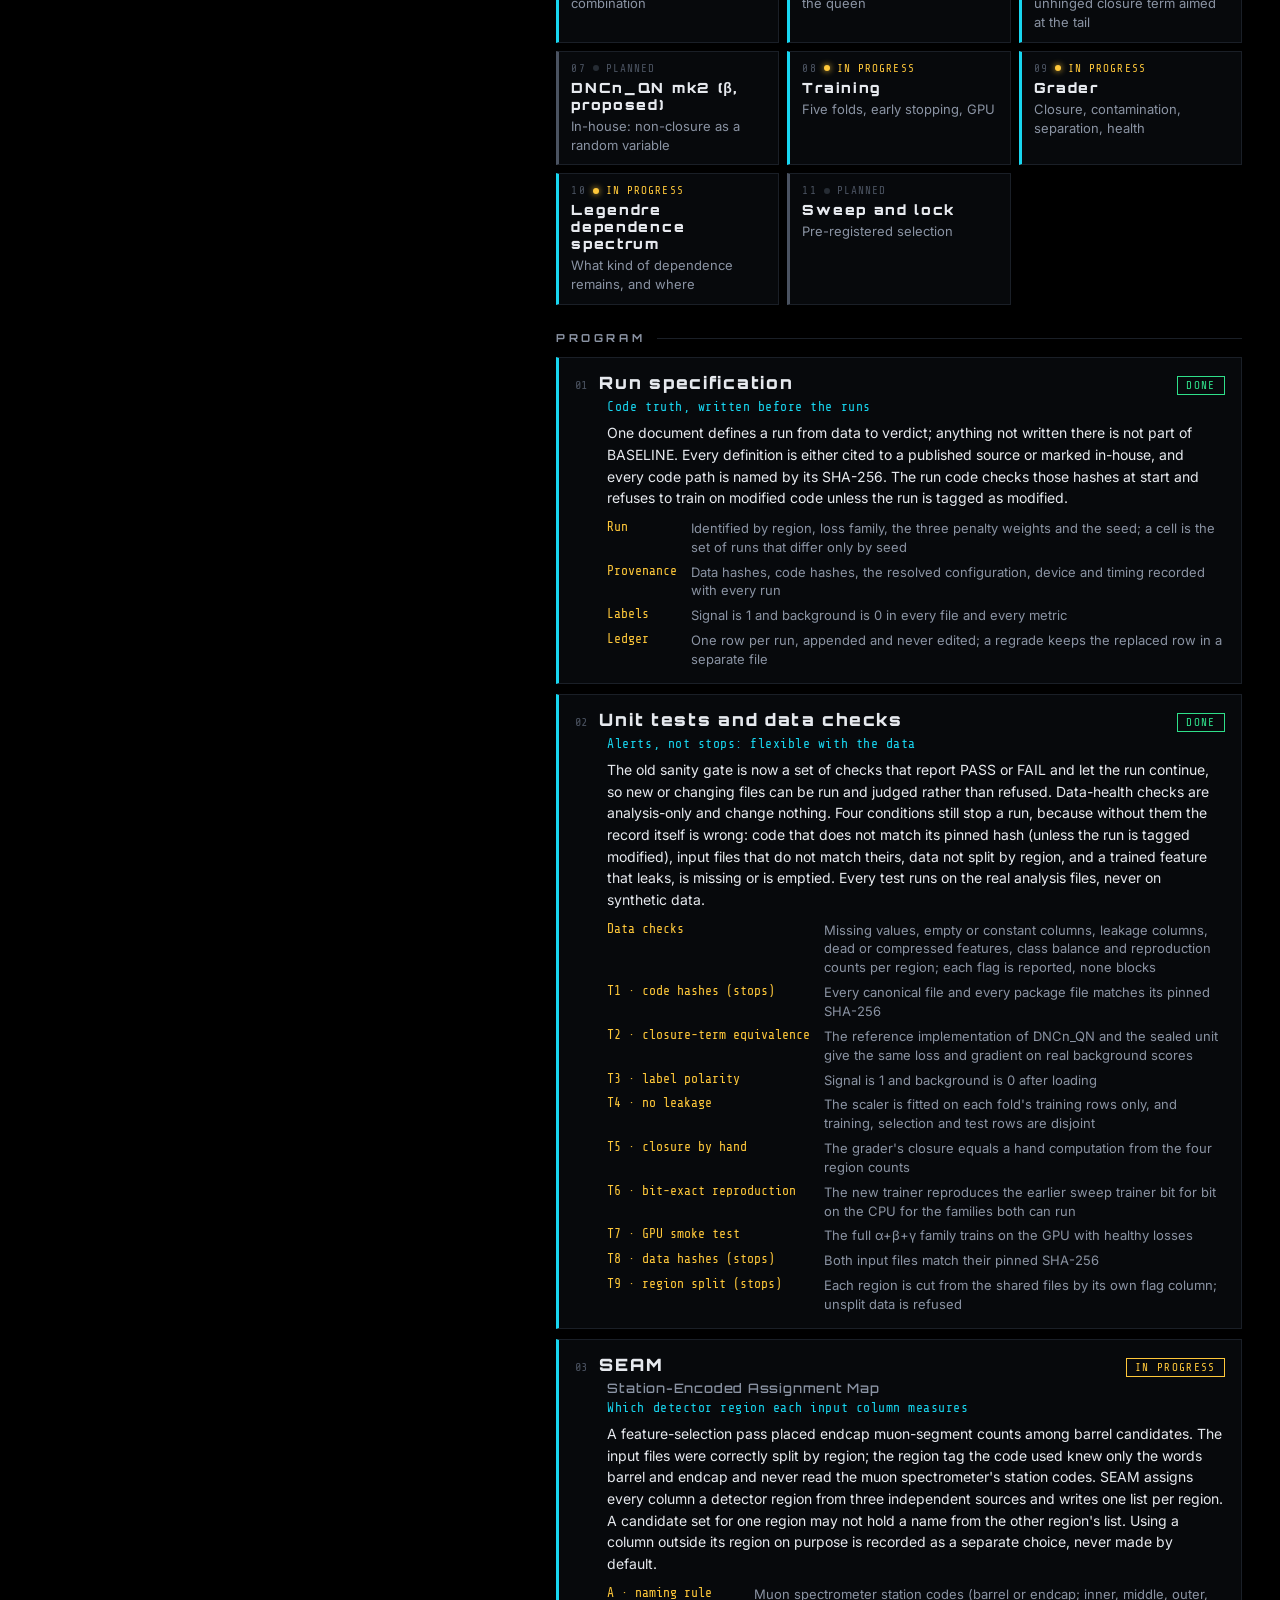
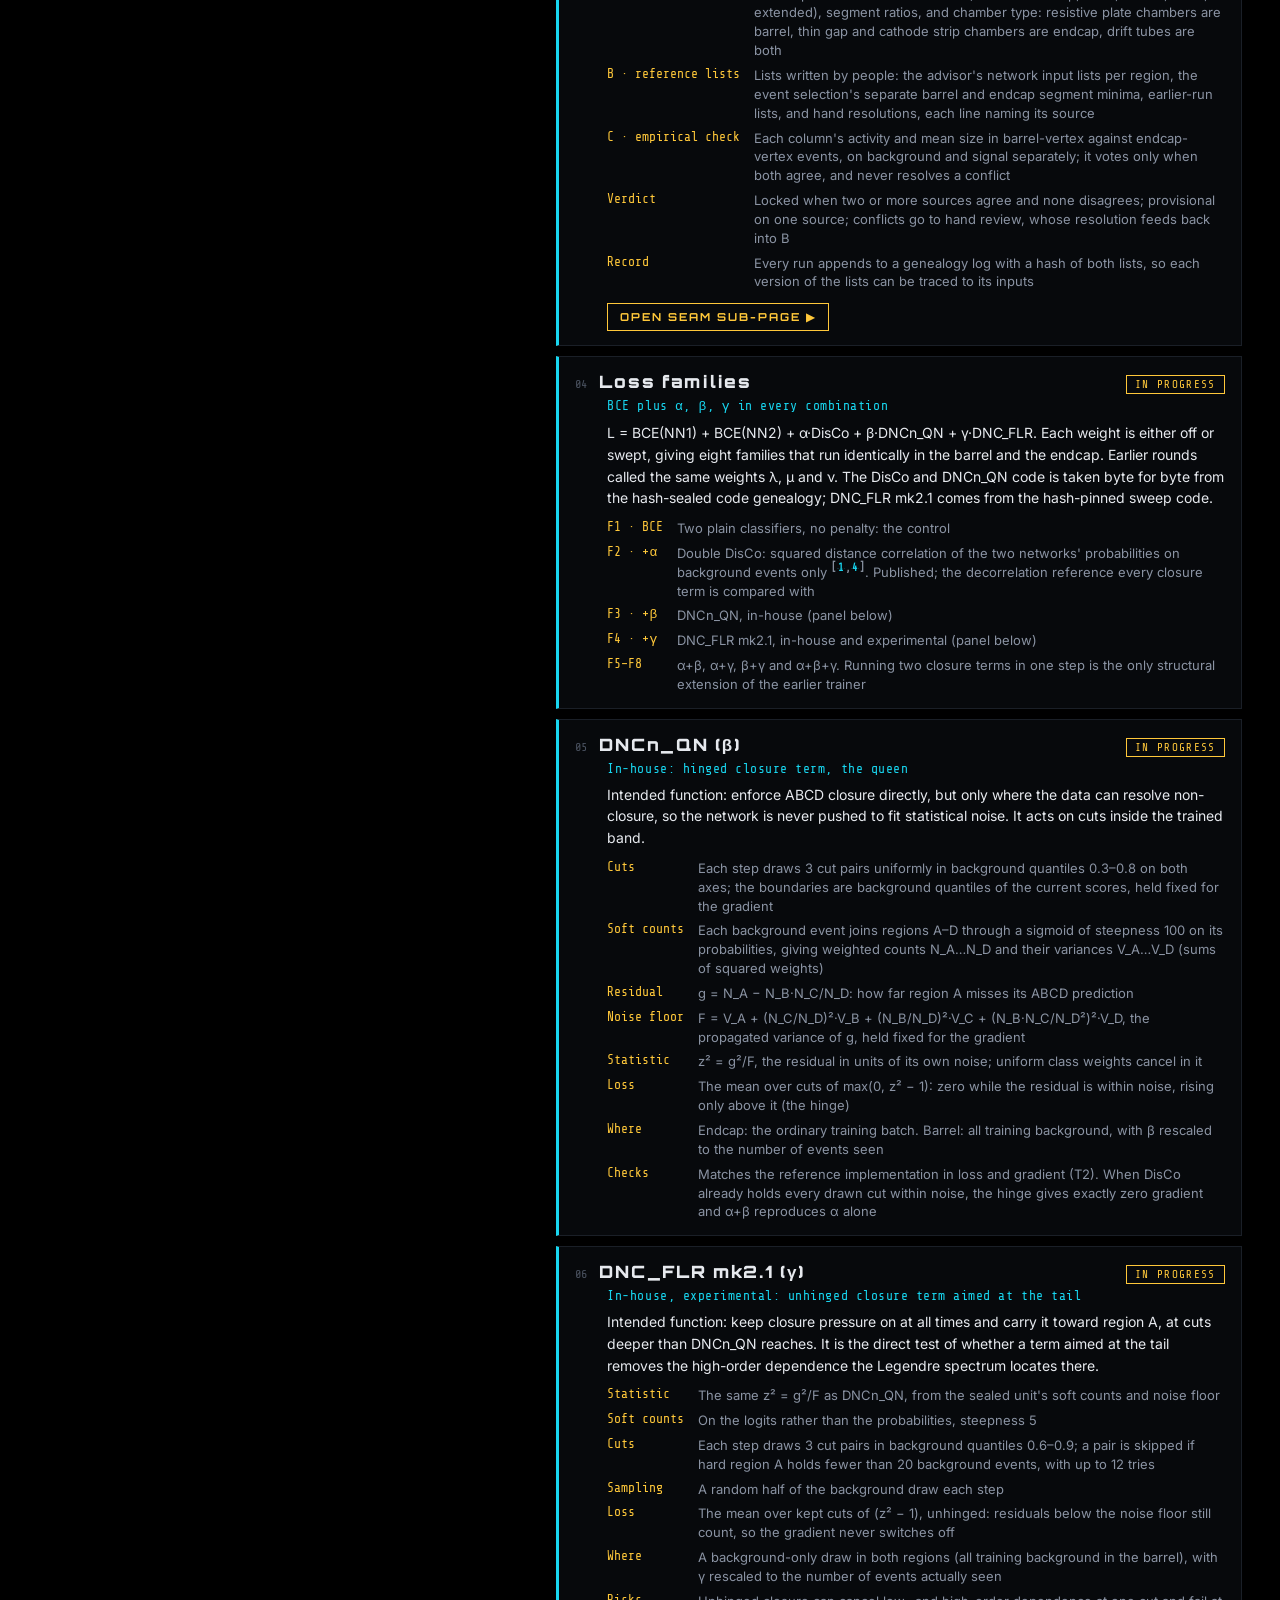
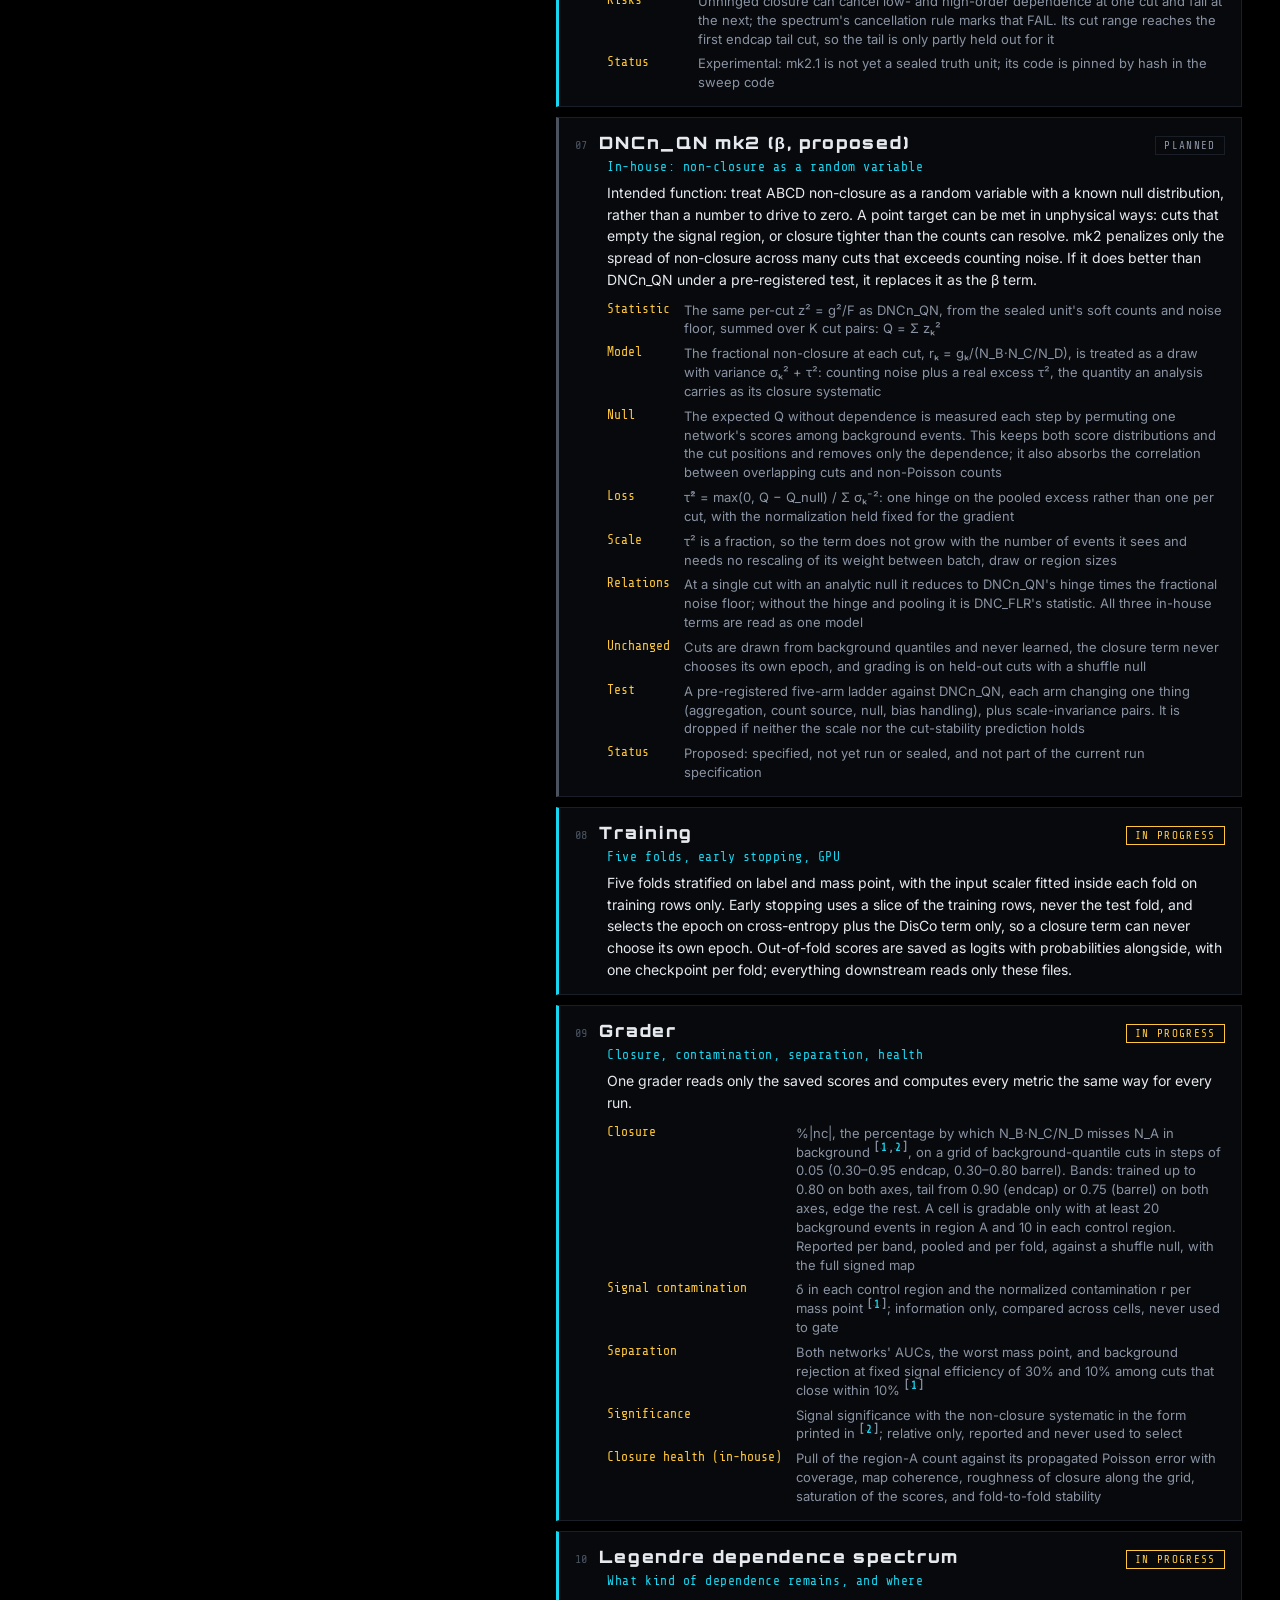
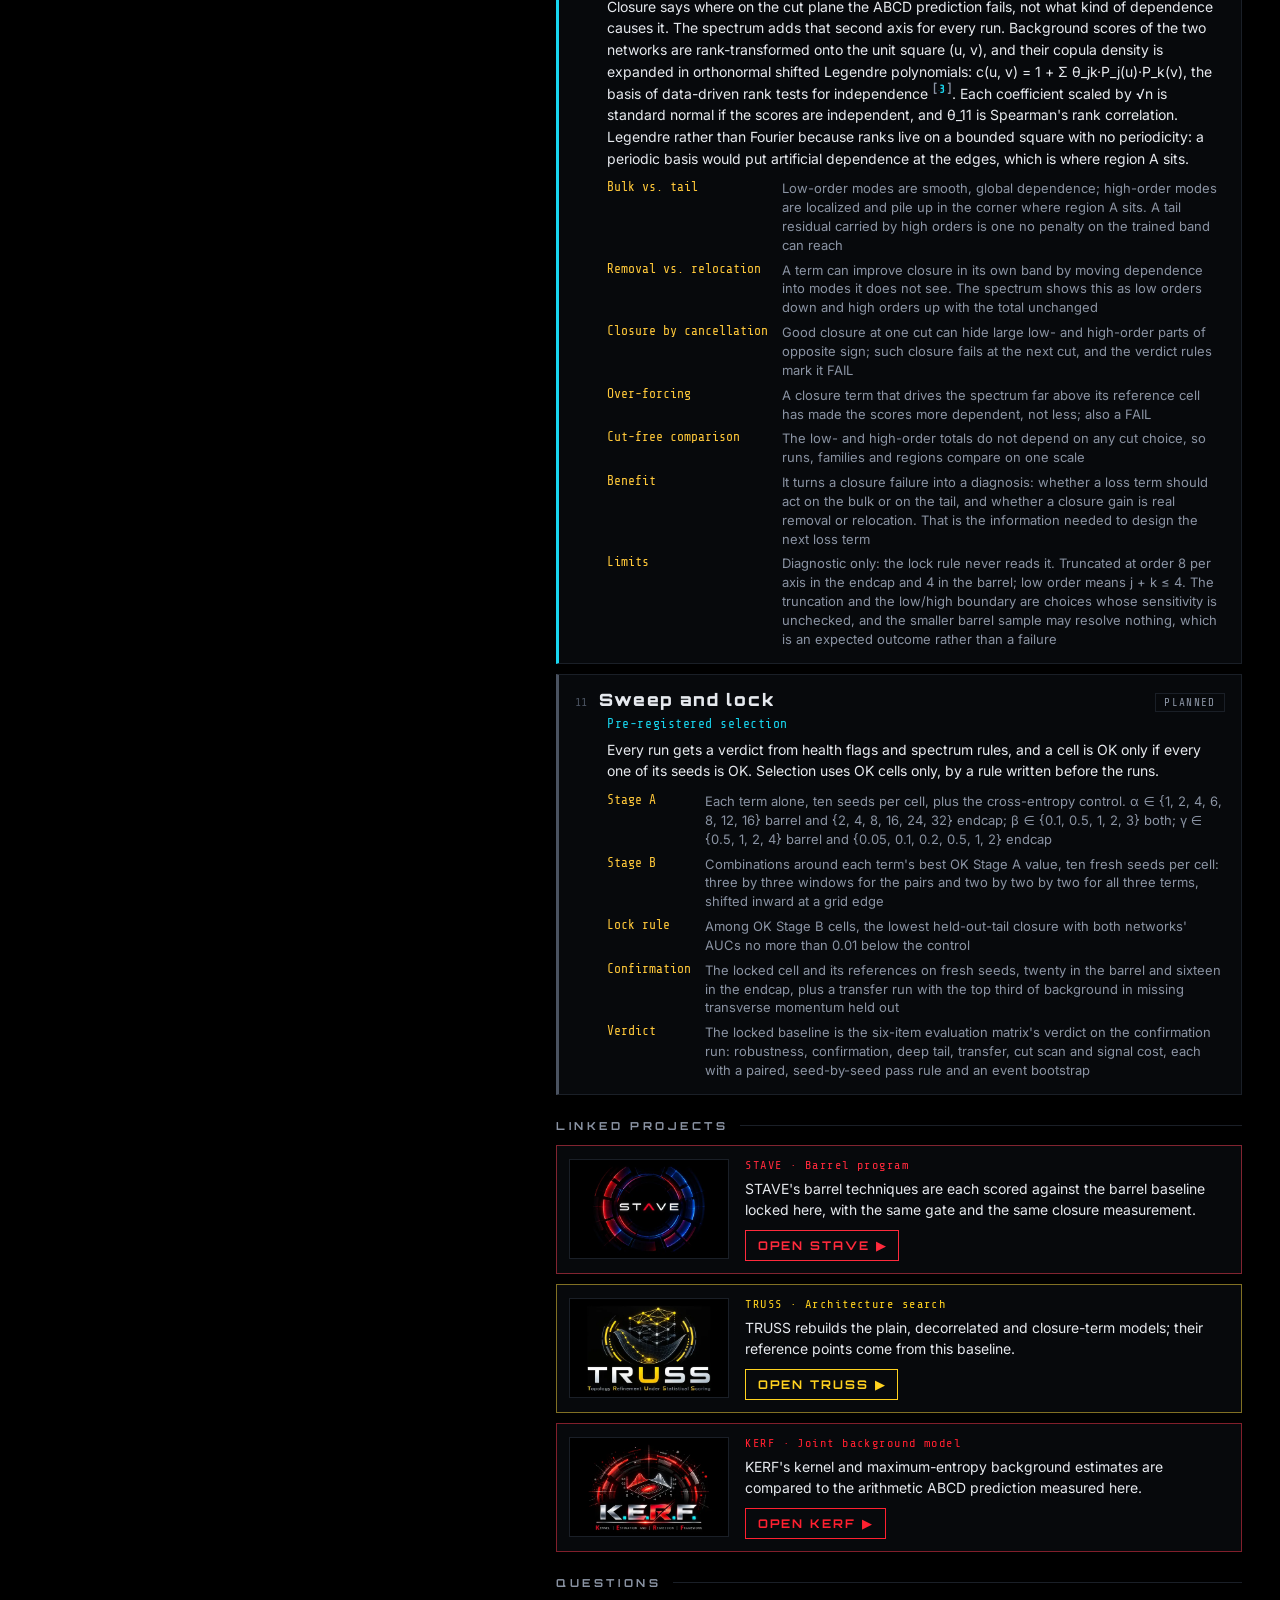
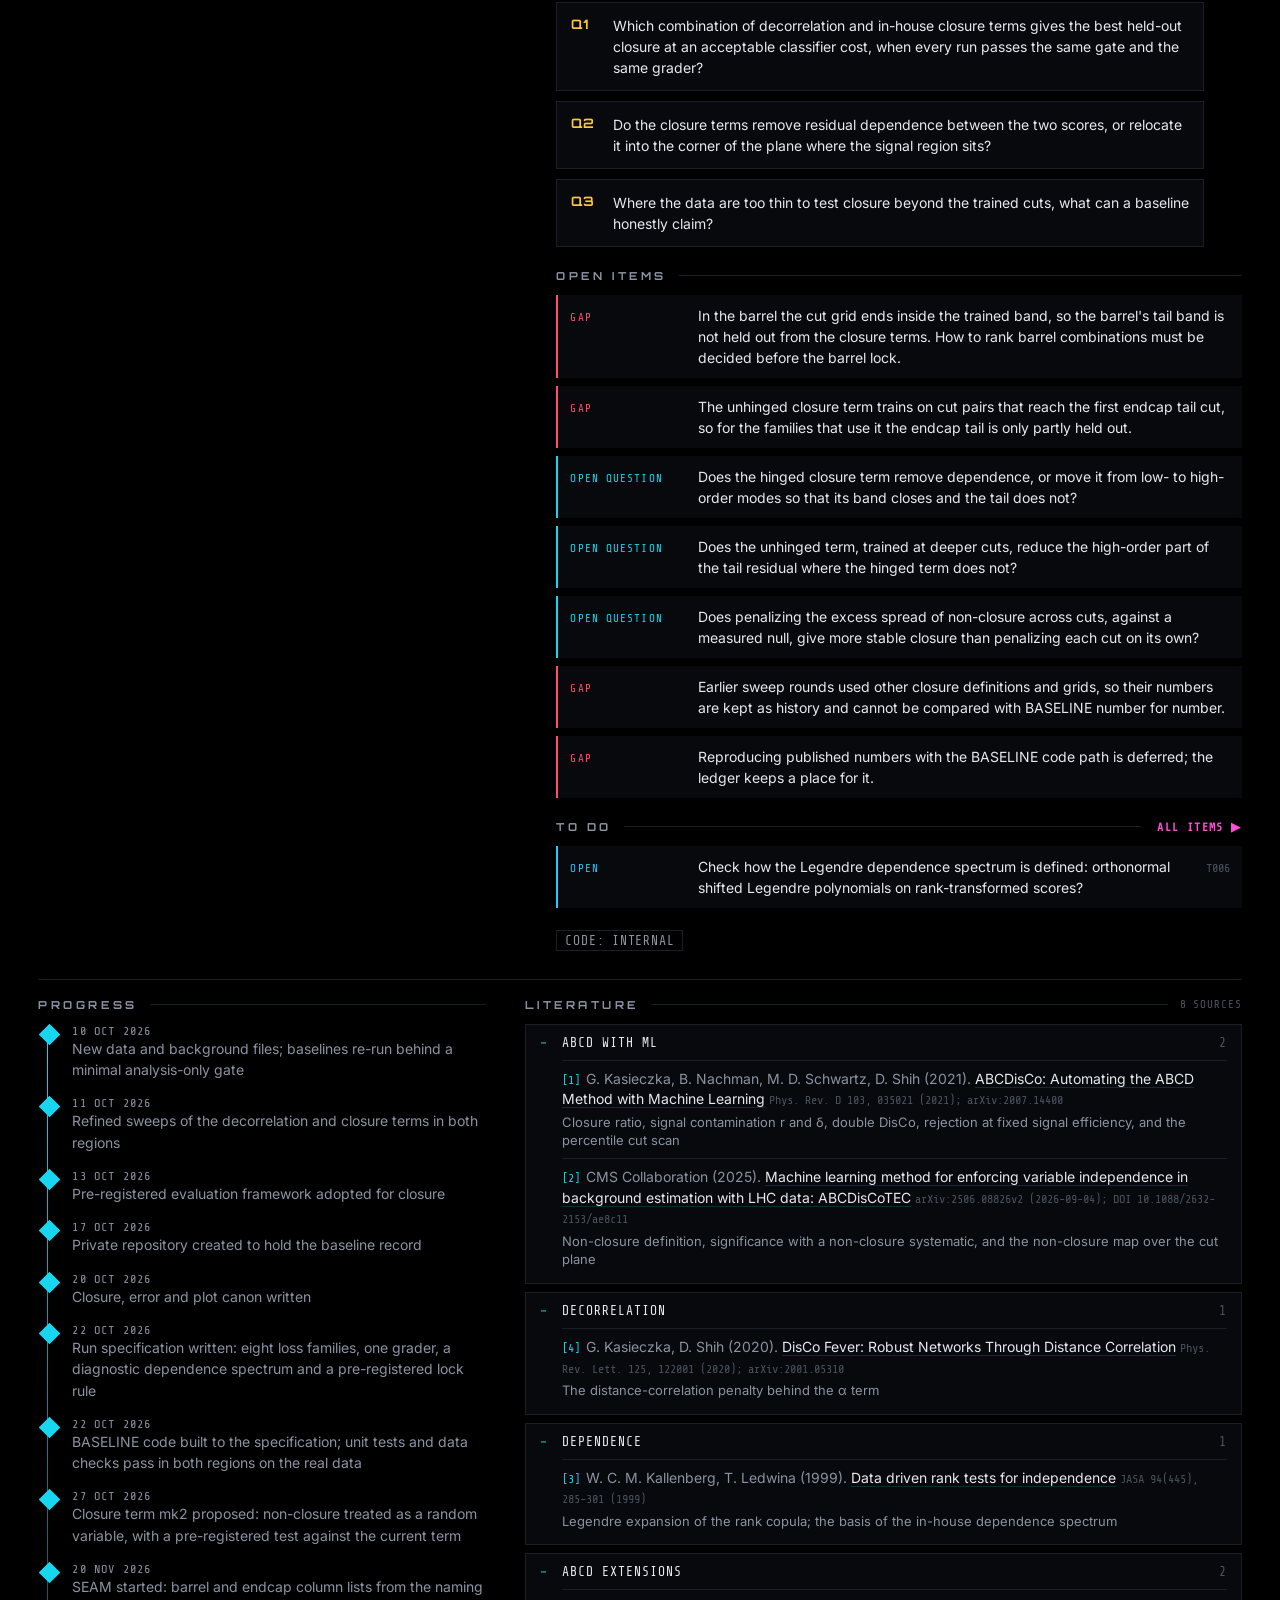
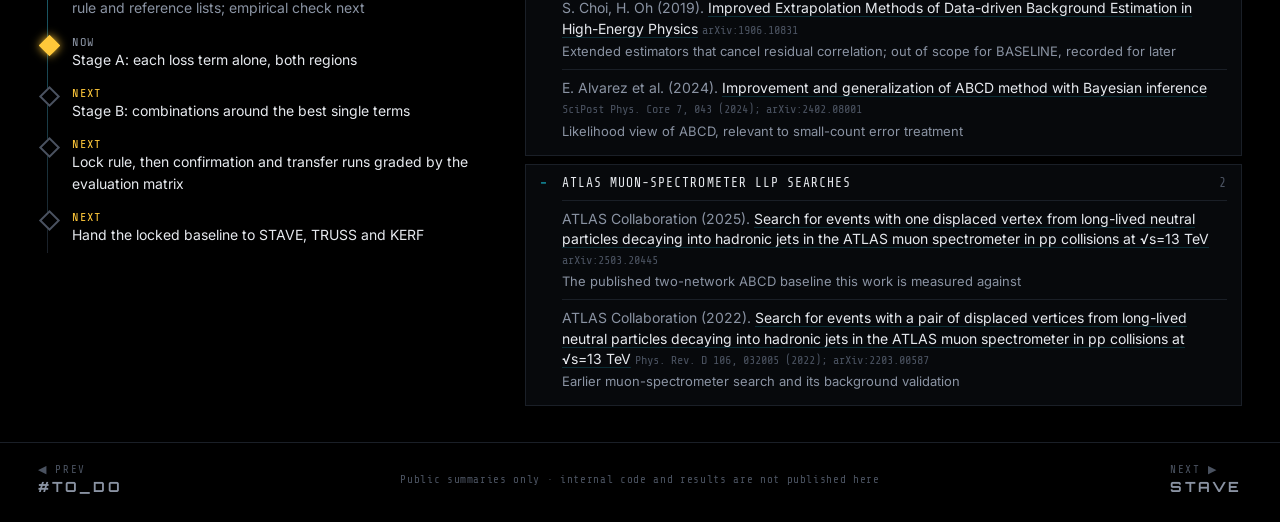
==== commit 62883aa5: "SIG/BG: scoring-layer sub-page (binned/unbinned Asimov, permutation floor, KL on KERF MaxEnt, compar" ====
--- a/index.html
+++ b/index.html
@@ -194,7 +194,7 @@
 <noscript><p class="noscript">This page needs JavaScript to load the project deck.</p></noscript>
 <script src="assets/vendor/katex/katex.min.js"></script>
 <script src="assets/vendor/katex/contrib/auto-render.min.js"></script>
-<script src="assets/js/registry.js?v=1afa91154b"></script>
+<script src="assets/js/registry.js?v=cf68041531"></script>
 <script src="assets/js/deck.js?v=f4eeab1d20"></script>
 </body>
 </html>
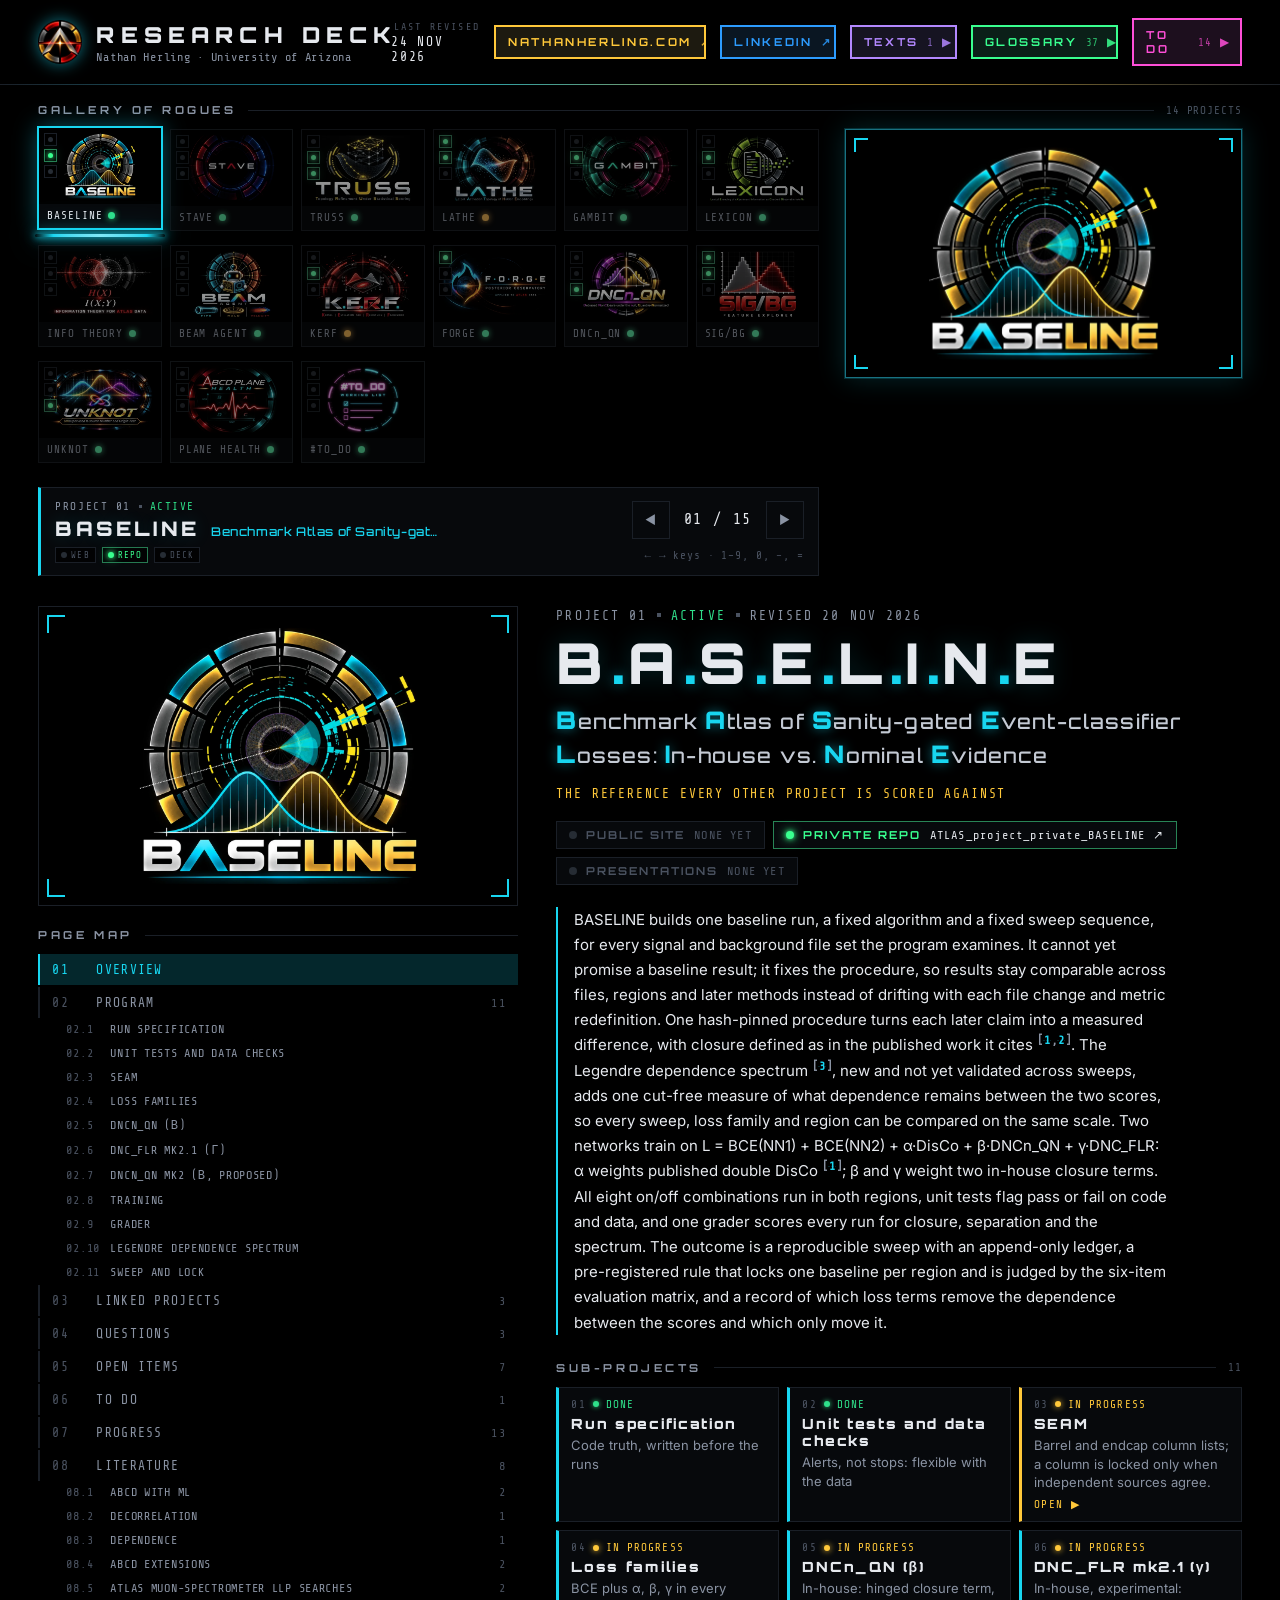
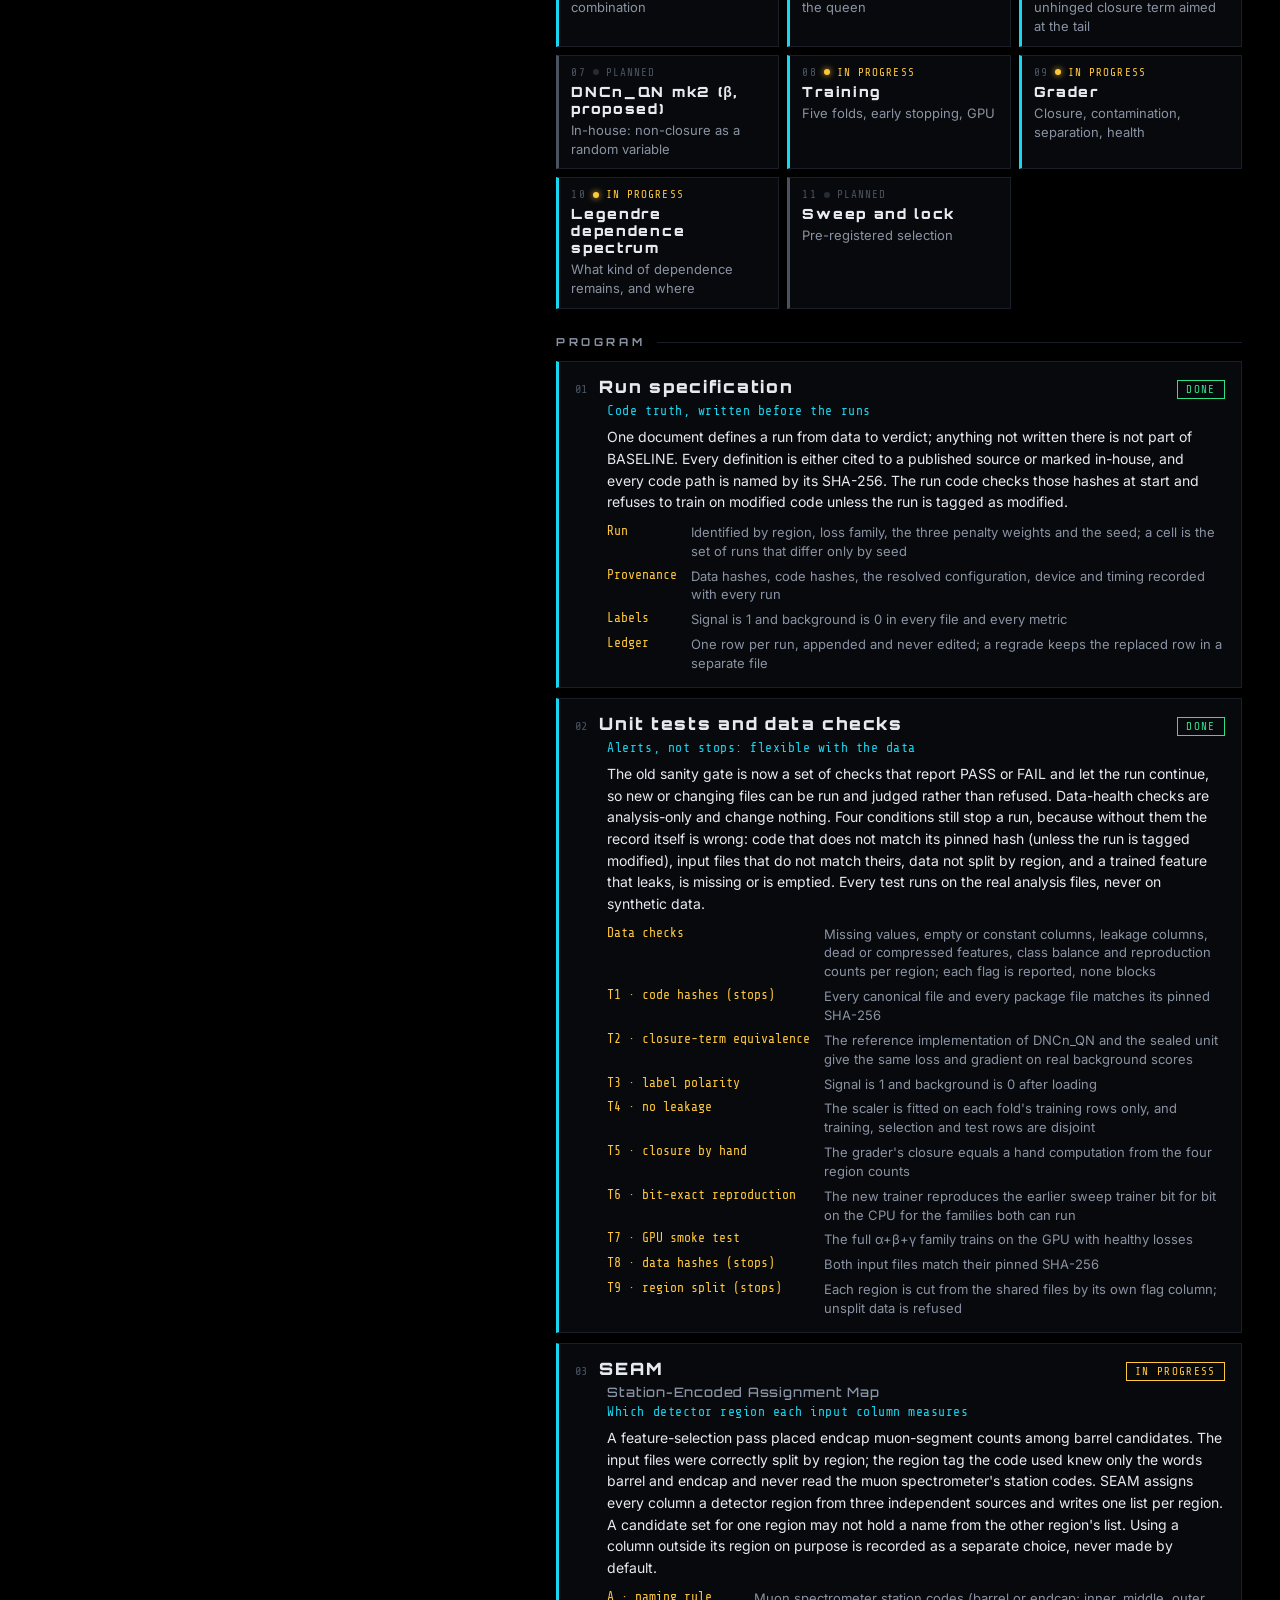
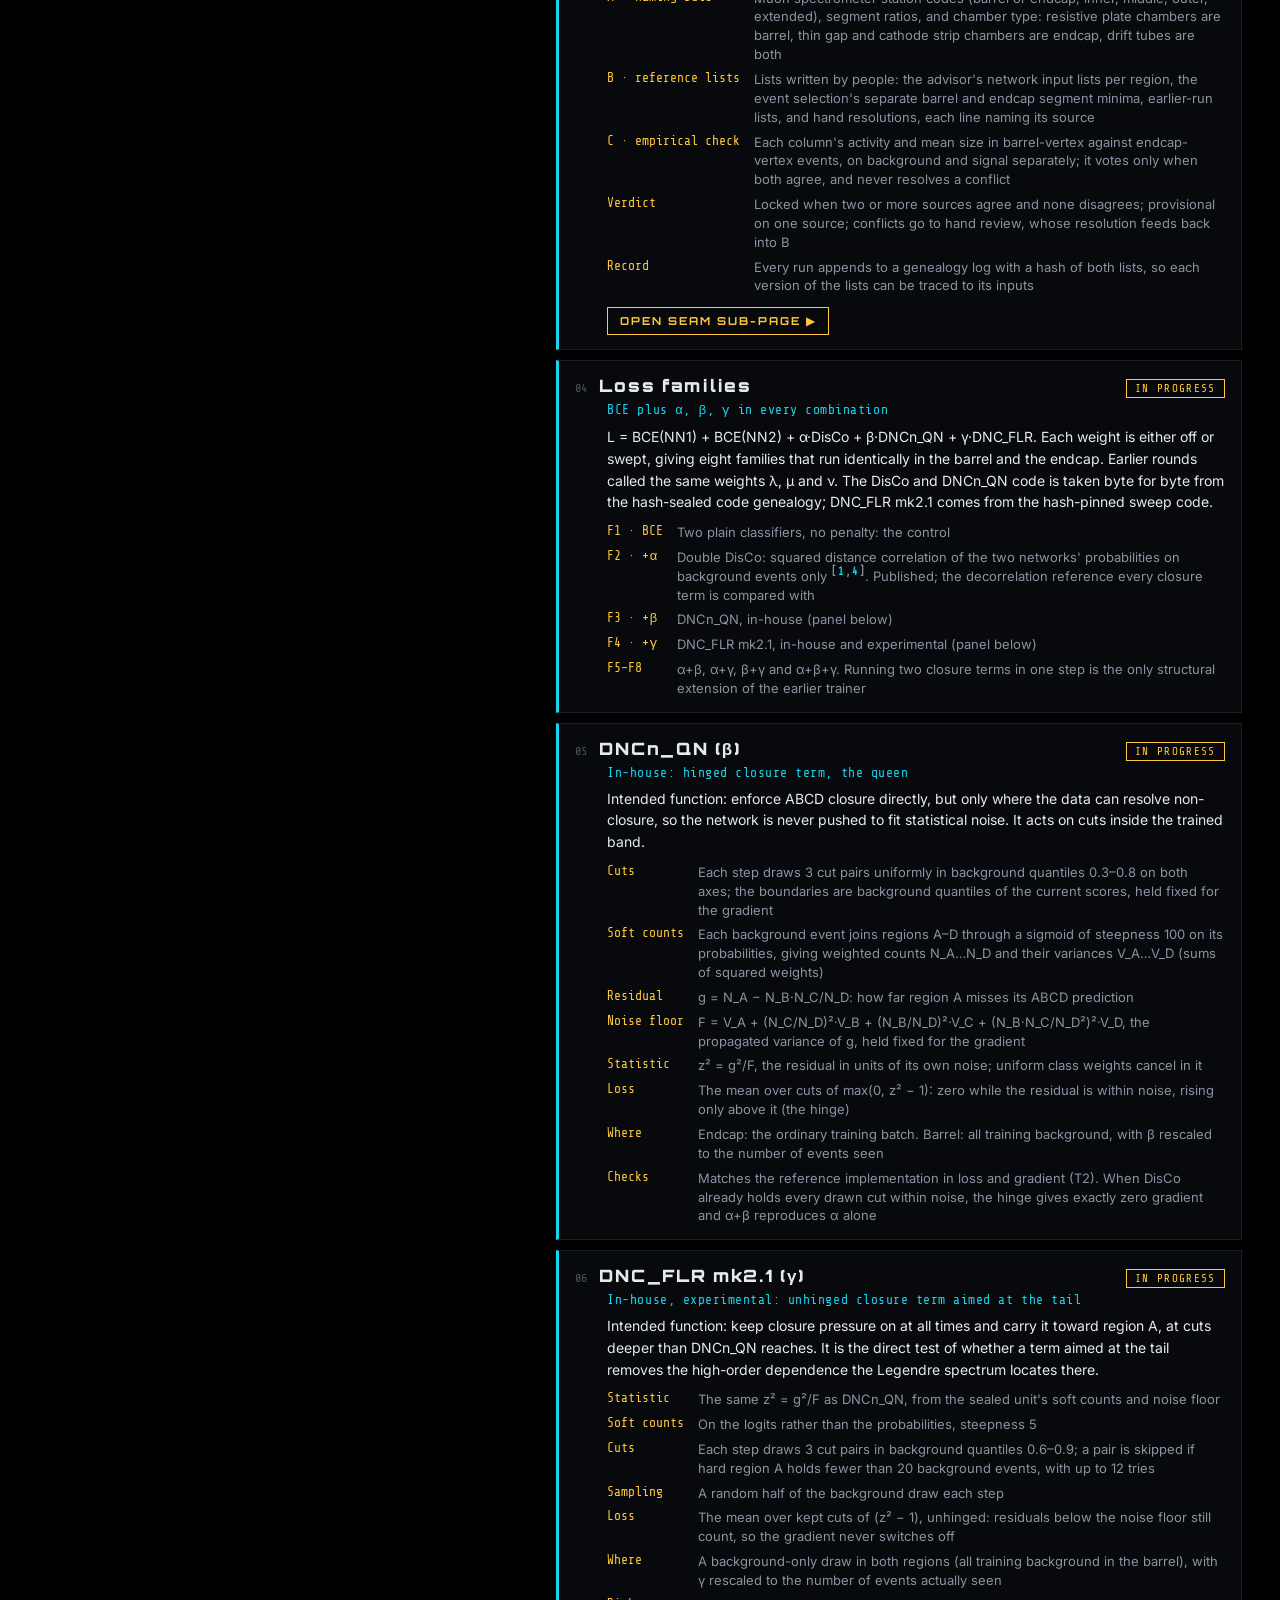
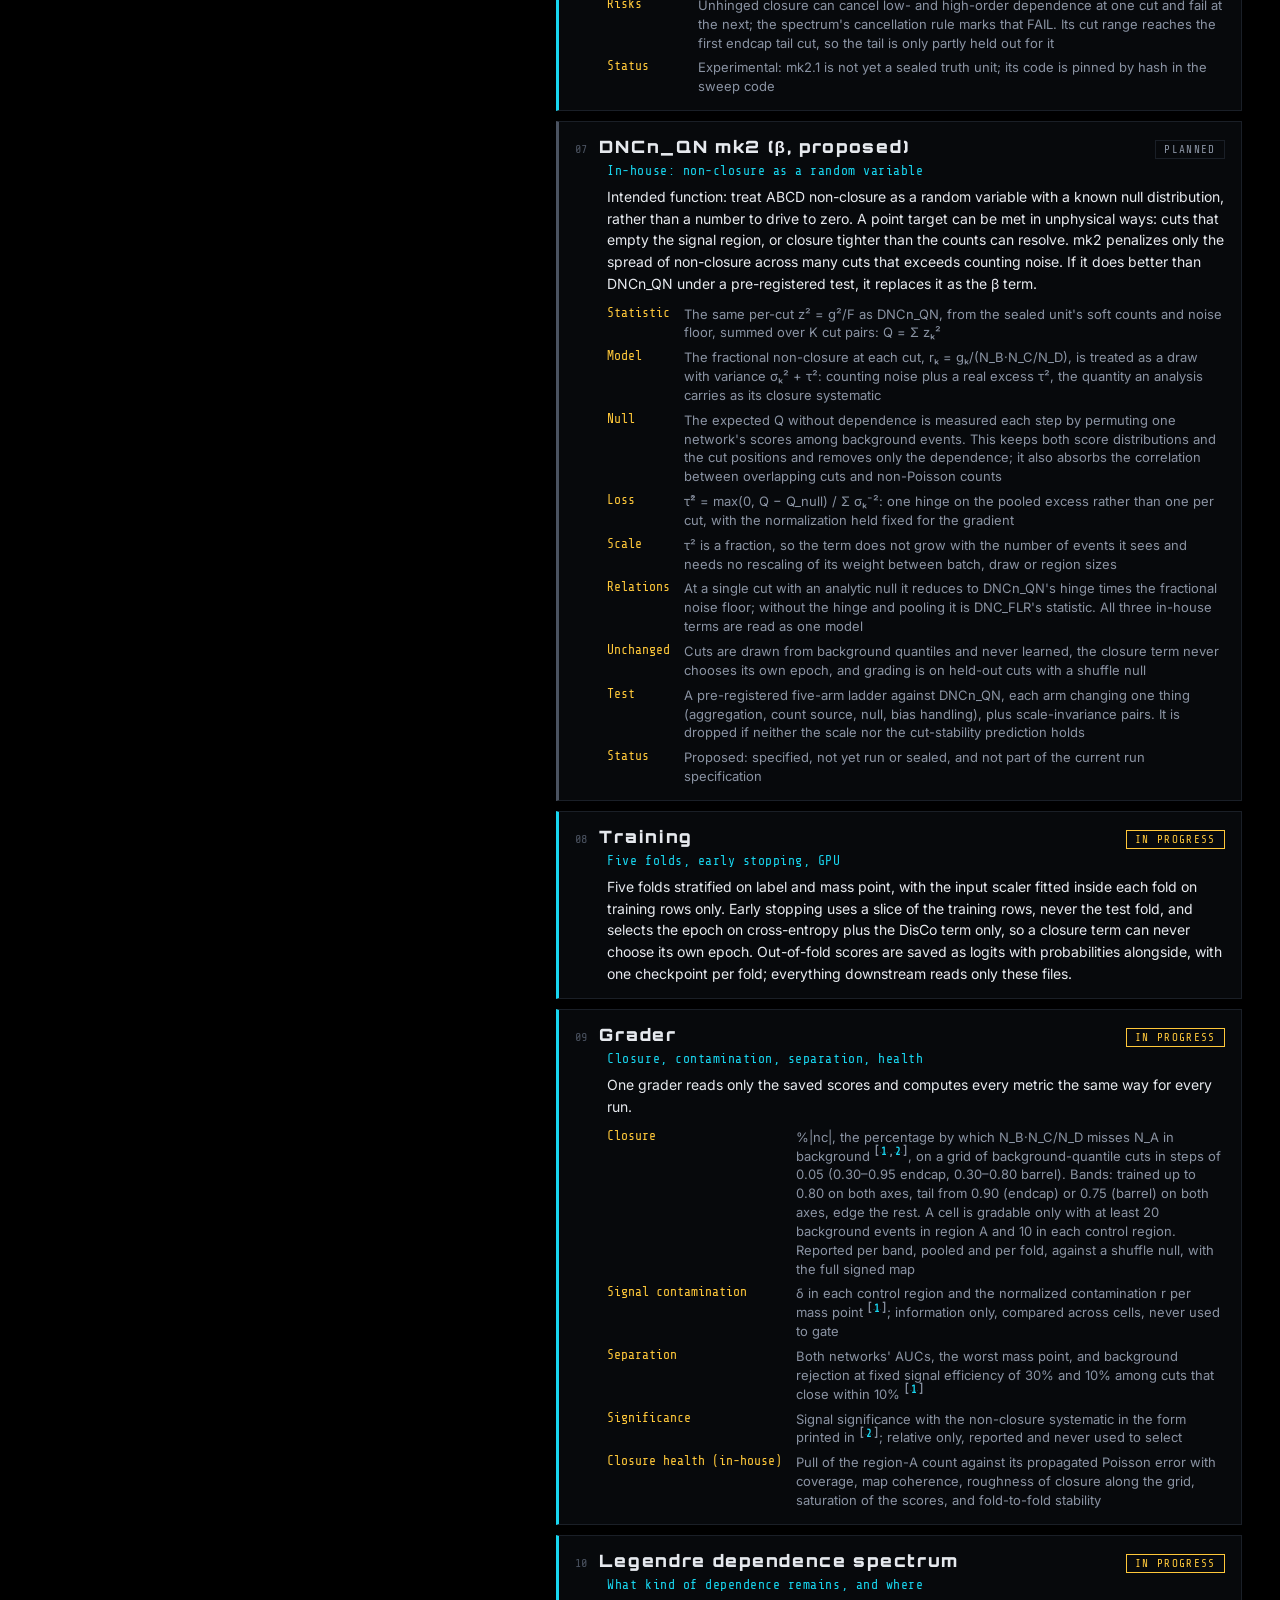
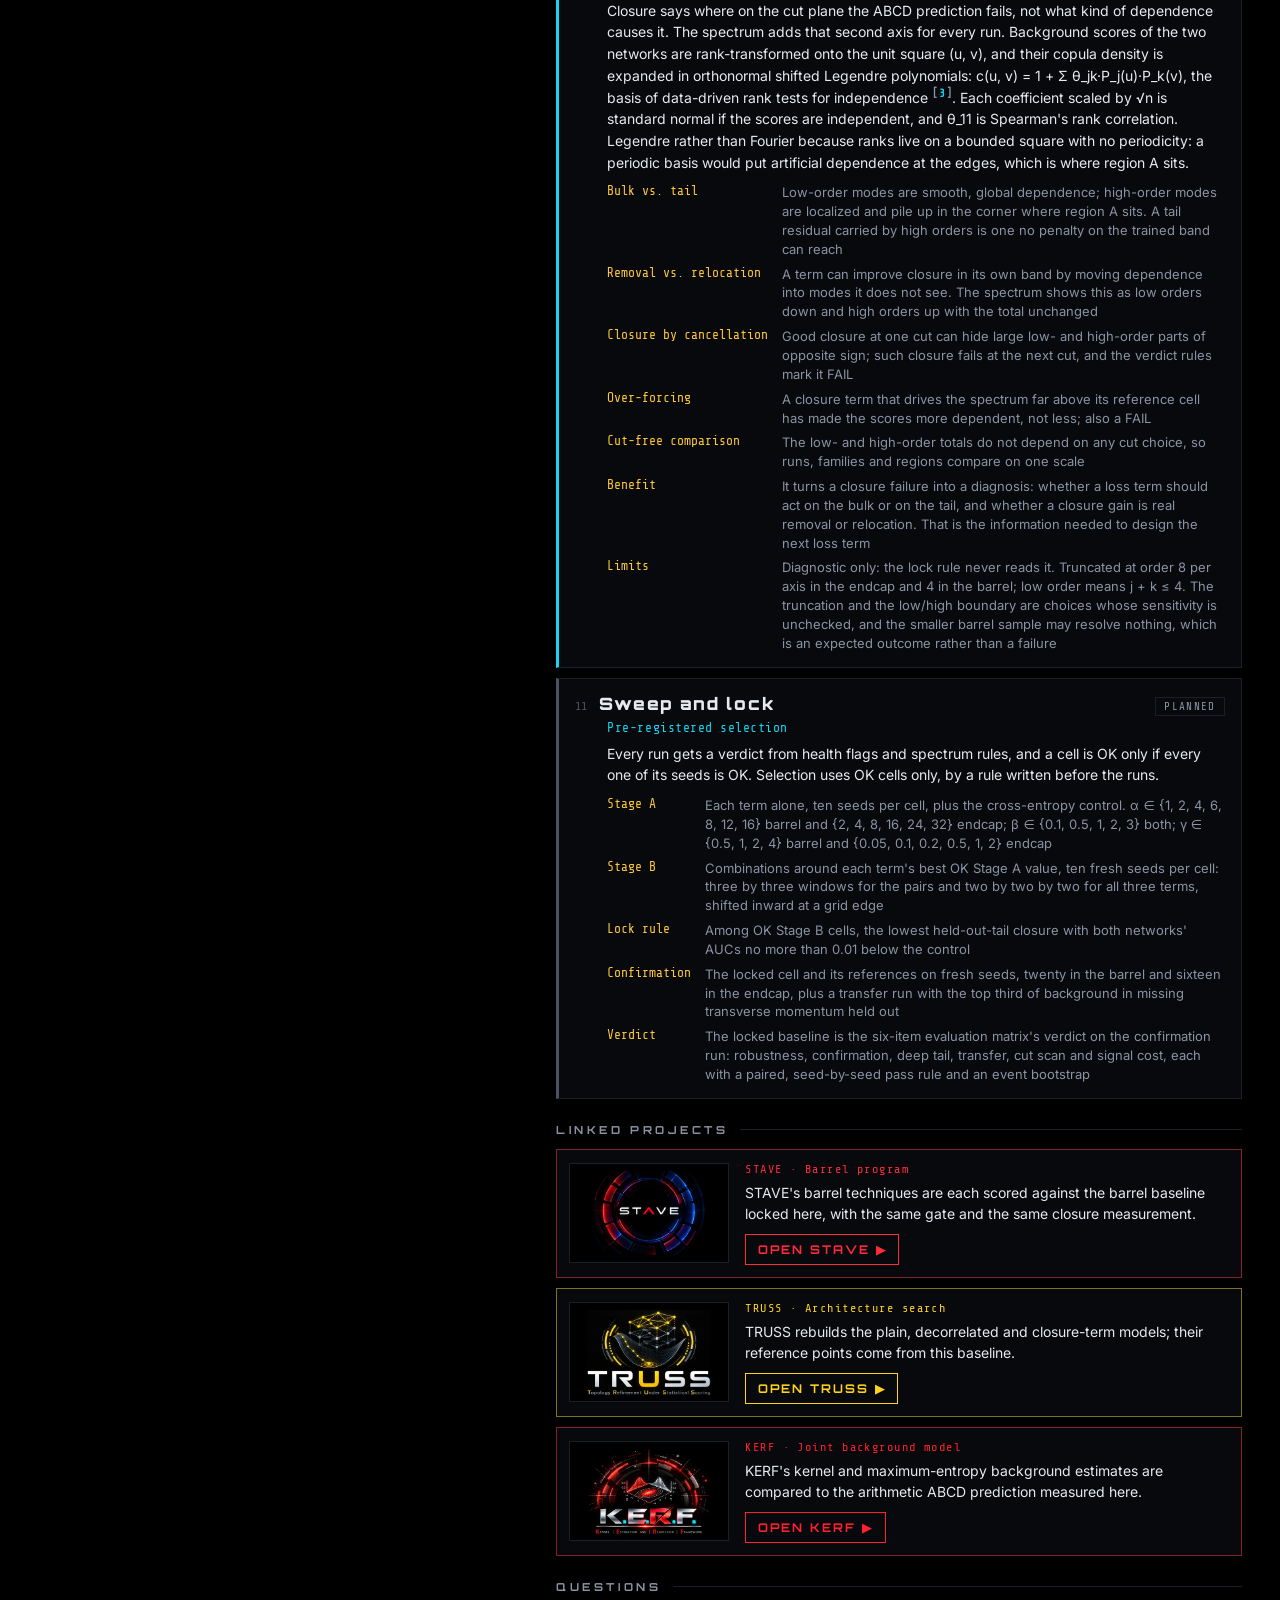
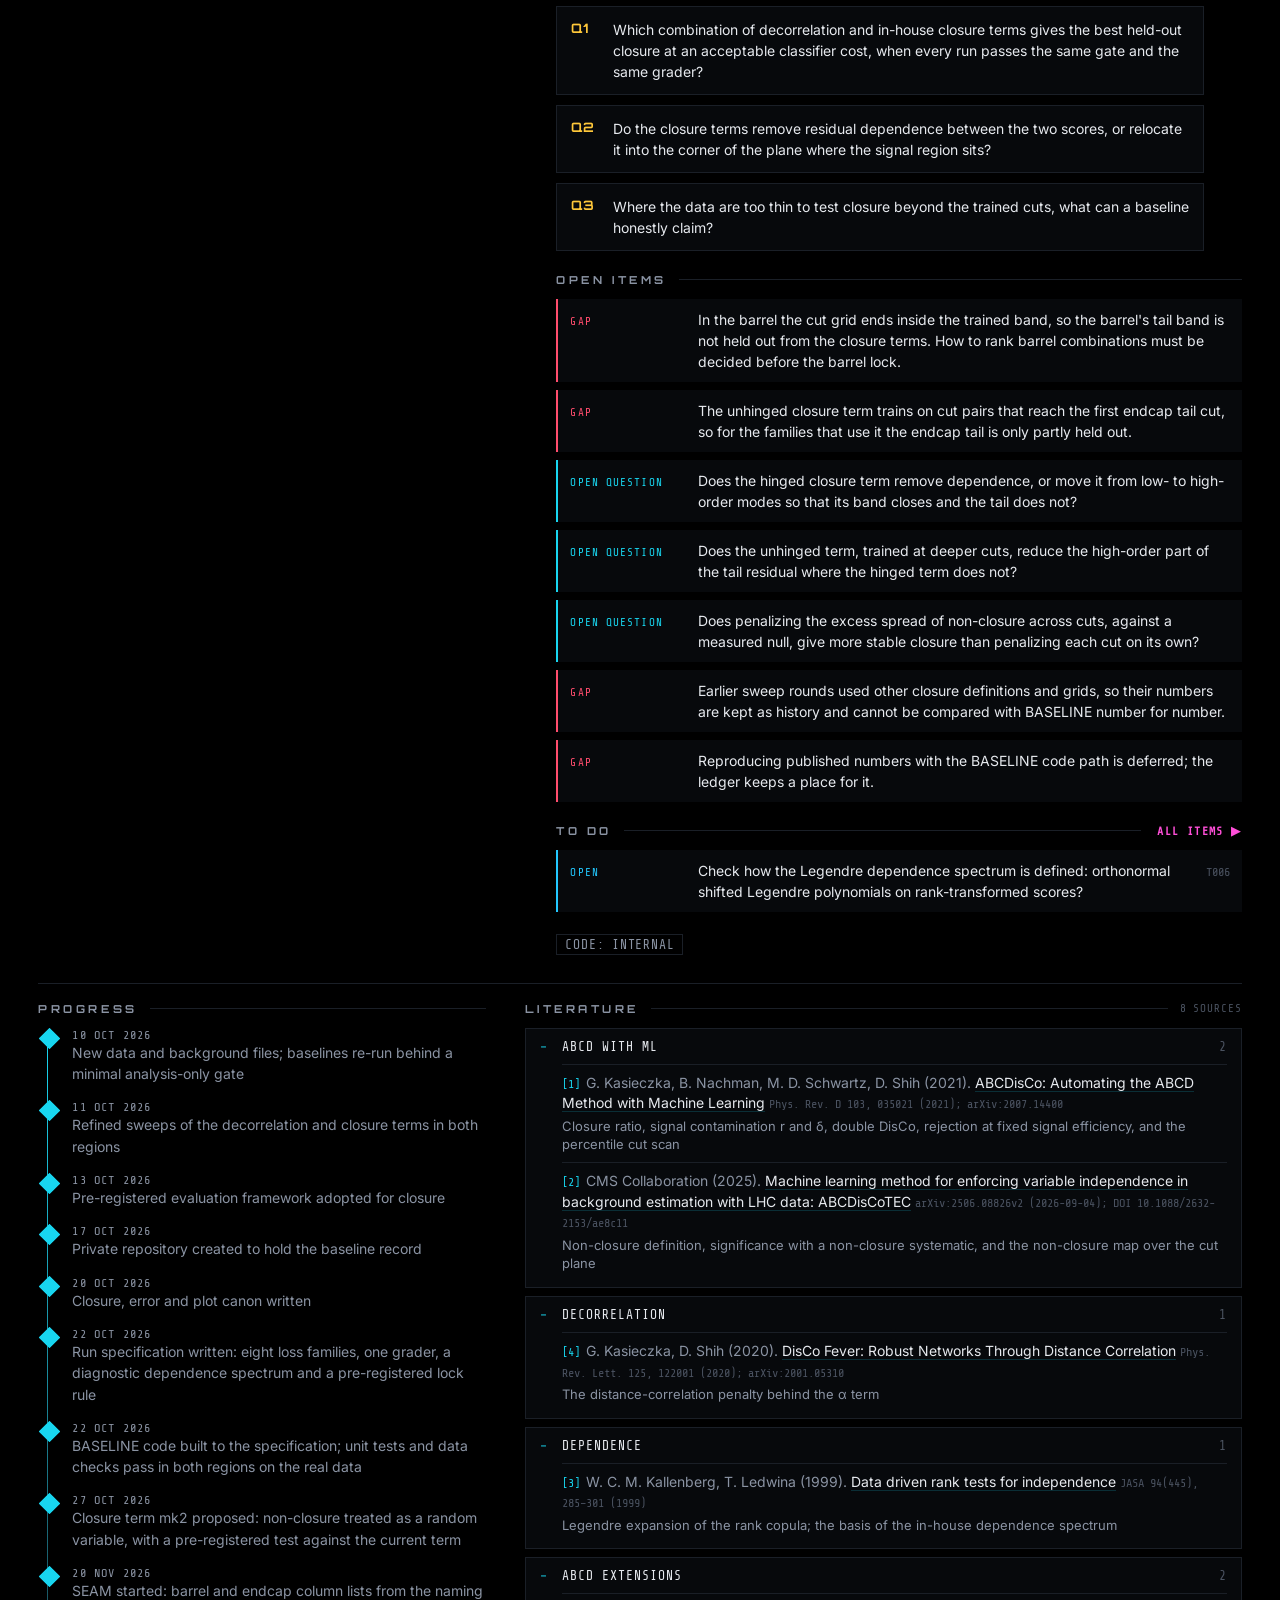
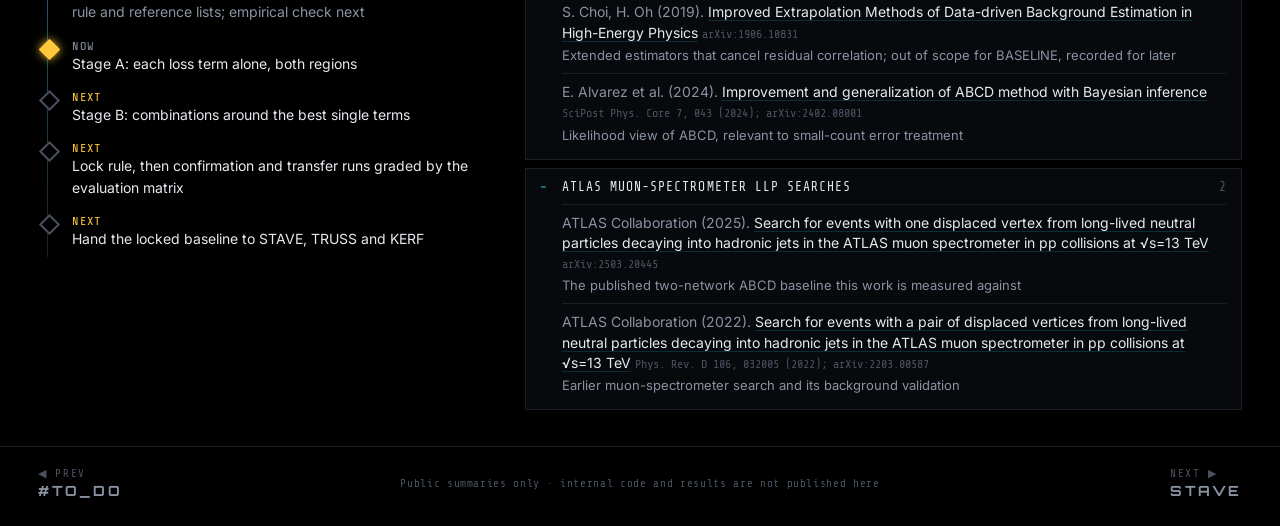
==== commit ef828ca9: "Add TEXTS tab + texts.html (PDG 2026 Statistics review); build validates/leak-scans texts/texts.json" ====
--- a/index.html
+++ b/index.html
@@ -16,7 +16,7 @@
 <link rel="preconnect" href="https://fonts.gstatic.com" crossorigin>
 <link href="https://fonts.googleapis.com/css2?family=Orbitron:wght@500;700;900&family=Share+Tech+Mono&family=Inter:wght@400;500&display=swap" rel="stylesheet">
 <link rel="stylesheet" href="assets/vendor/katex/katex.min.css">
-<link rel="stylesheet" href="assets/css/deck.css?v=2a7bbb77a1">
+<link rel="stylesheet" href="assets/css/deck.css?v=4501664887">
 </head>
 <body>
 <div class="grid-bg" aria-hidden="true"></div>
@@ -30,9 +30,10 @@
     </div>
   </div>
   <div class="top-right">
-    <p class="revised" id="site-revised-wrap" hidden title="Newest revision date of any project page or the glossary"><span class="rv-k">LAST REVISED</span><span class="rv-v" id="site-revised"></span></p>
+    <p class="revised" id="site-revised-wrap" hidden title="Newest revision date of any project page, the glossary, the to-do panel or the texts list"><span class="rv-k">LAST REVISED</span><span class="rv-v" id="site-revised"></span></p>
     <a class="gloss-link ext-link ext-site" href="https://nathanherling.com/" target="_blank" rel="noopener" title="Personal website (opens in a new tab)"><span>NATHANHERLING.COM</span><span aria-hidden="true">&#8599;</span></a>
     <a class="gloss-link ext-link ext-in" href="https://www.linkedin.com/in/nathan-herling/" target="_blank" rel="noopener" title="LinkedIn profile (opens in a new tab)"><span>LINKEDIN</span><span aria-hidden="true">&#8599;</span></a>
+    <a class="gloss-link ext-link ext-tx" href="texts.html" title="Reference texts behind the projects: reviews, papers and books"><span>TEXTS</span><span class="gl-n" id="texts-count"></span><span aria-hidden="true">&#9654;</span></a>
     <a class="gloss-link ext-link ext-gl" href="glossary.html" title="Extended definitions of the terms used across the projects"><span>GLOSSARY</span><span class="gl-n" id="gloss-count"></span><span aria-hidden="true">&#9654;</span></a>
     <a class="gloss-link ext-link ext-td" href="#todo" id="todo-link" title="Working to-do list, tagged by project"><span>TO DO</span><span class="gl-n" id="todo-count"></span><span aria-hidden="true">&#9654;</span></a>
   </div>
@@ -194,7 +195,7 @@
 <noscript><p class="noscript">This page needs JavaScript to load the project deck.</p></noscript>
 <script src="assets/vendor/katex/katex.min.js"></script>
 <script src="assets/vendor/katex/contrib/auto-render.min.js"></script>
-<script src="assets/js/registry.js?v=cf68041531"></script>
-<script src="assets/js/deck.js?v=f4eeab1d20"></script>
+<script src="assets/js/registry.js?v=4991c33c26"></script>
+<script src="assets/js/deck.js?v=e636753eb5"></script>
 </body>
 </html>
--- a/assets/css/deck.css
+++ b/assets/css/deck.css
@@ -585,33 +585,39 @@
 .ext-in   { --lc: #2d9cff; }
 .ext-gl   { --lc: #39ff8f; }
 .ext-td   { --lc: #ff4fd8; }
+.ext-tx   { --lc: #b388ff; }
 .ext-link {
-  position: relative; color: var(--lc);
-  border-color: var(--lc);
-  background: color-mix(in srgb, var(--lc) 8%, var(--panel));
-  text-shadow: 0 0 8px color-mix(in srgb, var(--lc) 55%, transparent);
-  box-shadow: 0 0 10px color-mix(in srgb, var(--lc) 40%, transparent),
-              0 0 26px color-mix(in srgb, var(--lc) 16%, transparent),
-              inset 0 0 10px color-mix(in srgb, var(--lc) 16%, transparent);
-  animation: ext-breathe 3.2s ease-in-out infinite;
-}
-.ext-in { animation-delay: -1.07s; }                 /* the three glows breathe out of step */
-.ext-gl { animation-delay: -2.13s; }
-.ext-td { animation-delay: -0.53s; }
-.ext-gl .gl-n, .ext-td .gl-n { color: var(--lc); opacity: .65; }
-.ext-gl:hover .gl-n, .ext-gl:focus-visible .gl-n, .ext-td:hover .gl-n, .ext-td:focus-visible .gl-n { color: #000; opacity: 1; }
-.ext-link span[aria-hidden] { color: var(--lc); opacity: .8; font-family: var(--f-mono); letter-spacing: 0; }
+  /* flat, contained: strong 2px border in the link's own colour, no outer glow, nothing spills past the box */
+  position: relative; overflow: hidden; isolation: isolate; color: var(--lc);
+  border: 2px solid var(--lc);
+  background: color-mix(in srgb, var(--lc) 9%, var(--panel));
+  text-shadow: none; box-shadow: none;
+  transition: color .15s, background .15s;
+}
+/* one sheen sweep across each button on load, cascading left to right */
+.ext-link::after {
+  content: ""; position: absolute; inset: 0; z-index: 1; pointer-events: none;
+  background: linear-gradient(105deg, transparent 30%, color-mix(in srgb, #fff 60%, var(--lc)) 50%, transparent 70%);
+  opacity: .55; transform: translateX(-130%);
+  animation: ext-sheen 1.1s cubic-bezier(.25, .6, .2, 1) both;
+  animation-delay: var(--sheen-delay, .2s);
+}
+.ext-site { --sheen-delay: .20s; }
+.ext-in   { --sheen-delay: .32s; }
+.ext-tx   { --sheen-delay: .44s; }
+.ext-gl   { --sheen-delay: .56s; }
+.ext-td   { --sheen-delay: .68s; }
+@keyframes ext-sheen { from { transform: translateX(-130%); } to { transform: translateX(130%); } }
+.ext-gl .gl-n, .ext-td .gl-n, .ext-tx .gl-n { color: var(--lc); opacity: .7; }
+.ext-gl:hover .gl-n, .ext-gl:focus-visible .gl-n, .ext-td:hover .gl-n, .ext-td:focus-visible .gl-n,
+.ext-tx:hover .gl-n, .ext-tx:focus-visible .gl-n { color: #000; opacity: 1; }
+.ext-link span[aria-hidden] { color: var(--lc); opacity: .85; font-family: var(--f-mono); letter-spacing: 0; }
 .ext-link:hover, .ext-link:focus-visible {
-  outline: none; color: #000; background: var(--lc); border-color: var(--lc); text-shadow: none;
-  box-shadow: 0 0 16px var(--lc), 0 0 38px color-mix(in srgb, var(--lc) 45%, transparent);
-  animation: none;
-}
+  outline: none; color: #000; background: var(--lc); border-color: var(--lc); box-shadow: none;
+}
+.ext-link:focus-visible { outline: 2px solid var(--lc); outline-offset: 2px; }
 .ext-link:hover span[aria-hidden], .ext-link:focus-visible span[aria-hidden] { color: #000; opacity: 1; }
-@keyframes ext-breathe {
-  0%, 100% { box-shadow: 0 0 10px color-mix(in srgb, var(--lc) 48%, transparent), 0 0 28px color-mix(in srgb, var(--lc) 20%, transparent), inset 0 0 10px color-mix(in srgb, var(--lc) 16%, transparent); }
-  50%      { box-shadow: 0 0 18px color-mix(in srgb, var(--lc) 68%, transparent), 0 0 44px color-mix(in srgb, var(--lc) 32%, transparent), inset 0 0 14px color-mix(in srgb, var(--lc) 26%, transparent); }
-}
-@media (prefers-reduced-motion: reduce) { .ext-link { animation: none; } }
+@media (prefers-reduced-motion: reduce) { .ext-link::after { animation: none; display: none; } }
 @media (max-width: 760px) {
   .top { flex-wrap: wrap; }
   .top-right { flex-wrap: wrap; justify-content: flex-end; }
